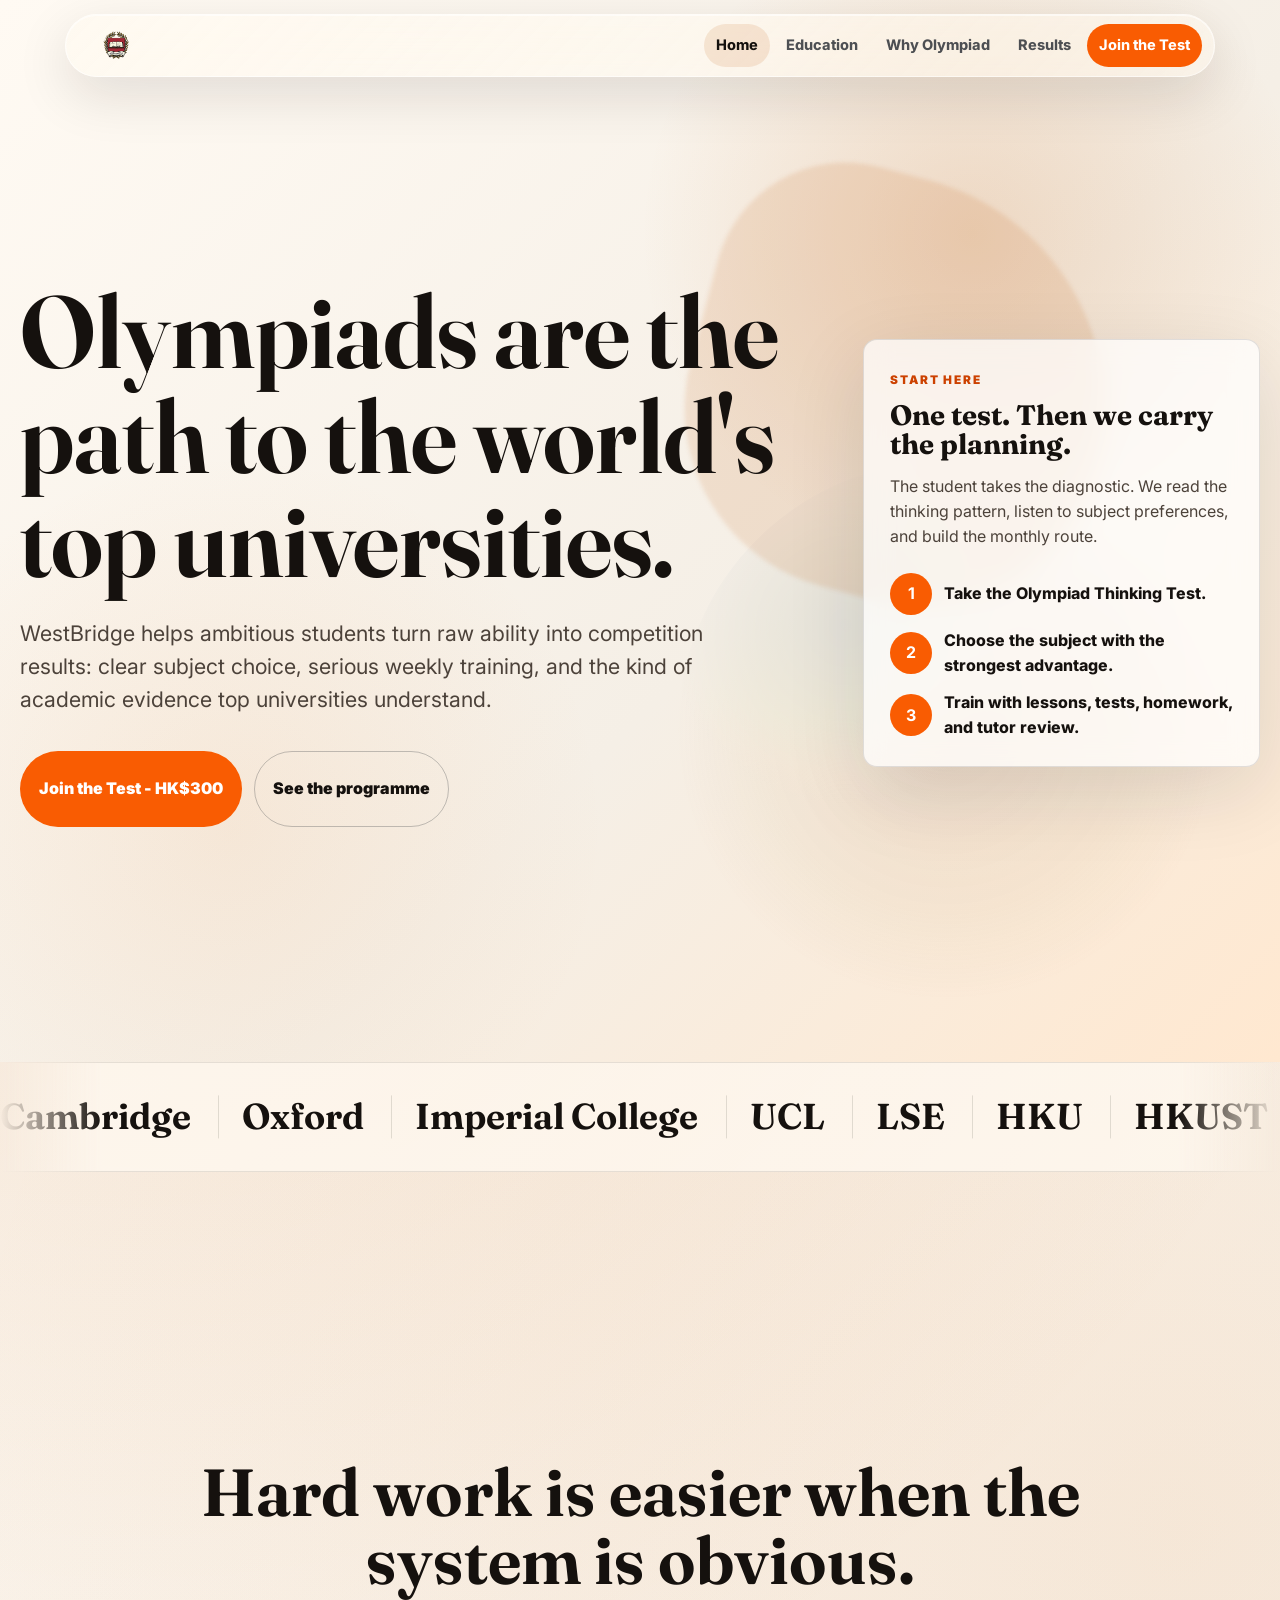
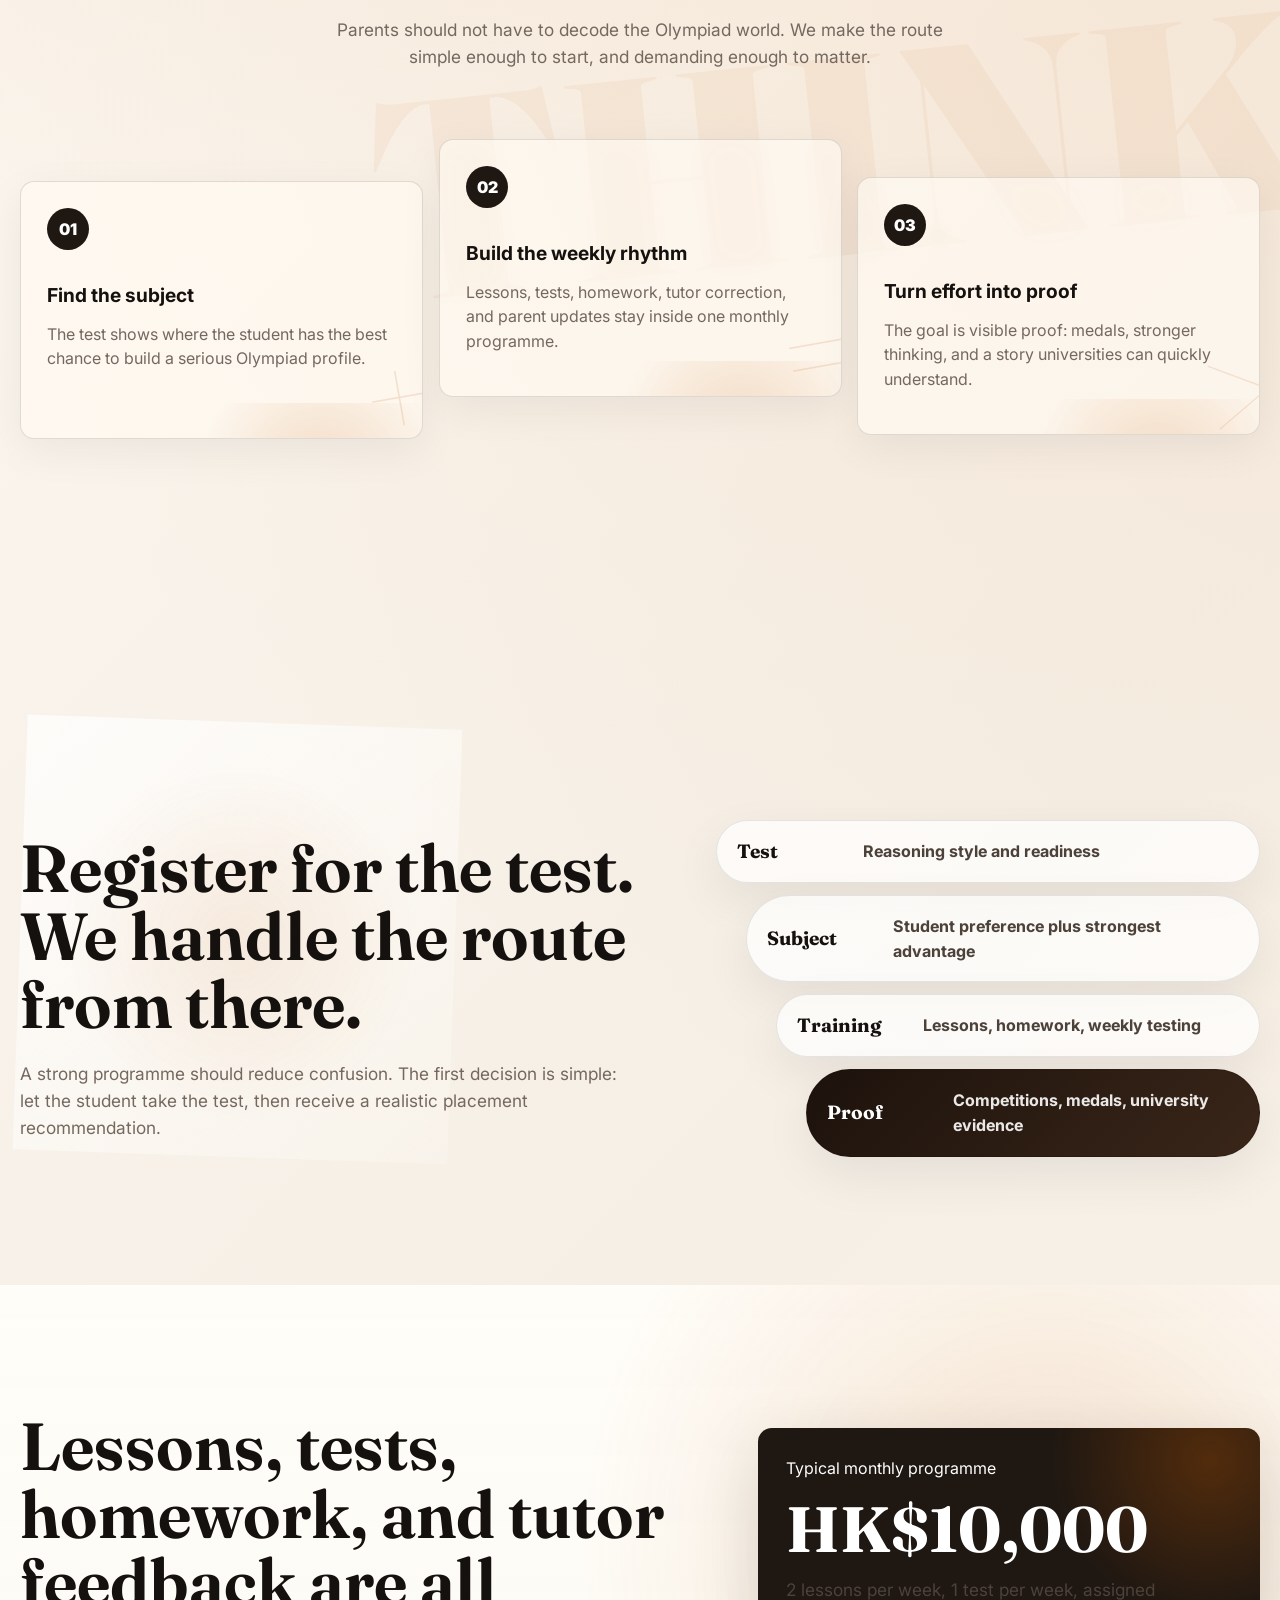
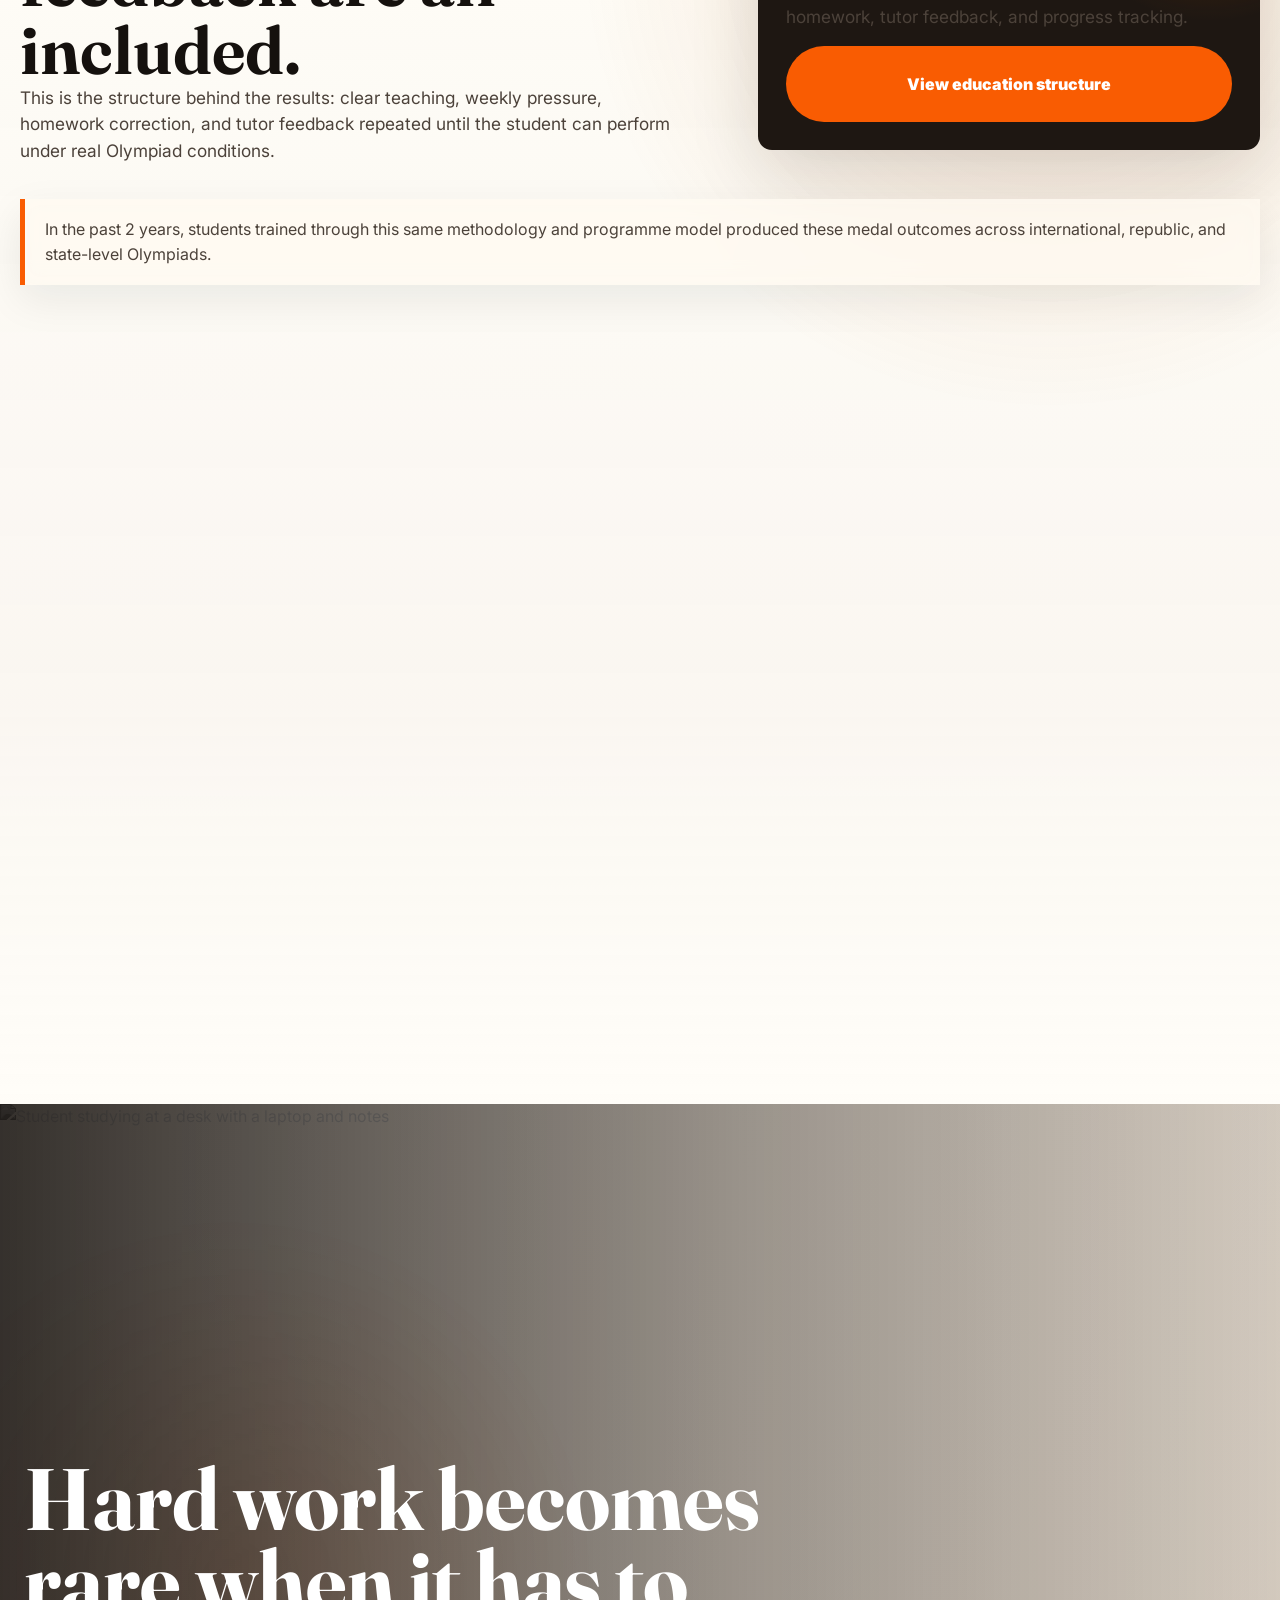
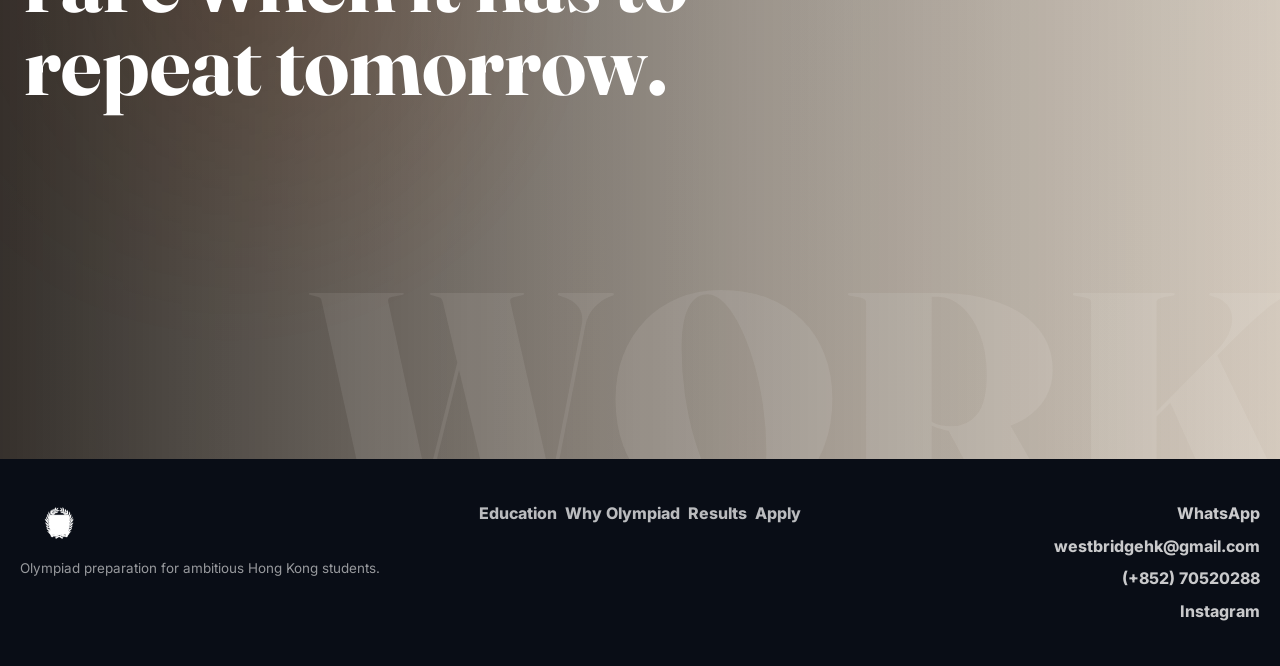
==== index.html @ b3a1dd82 "Clean up ladder illustration" ====
<!doctype html>
<html lang="en">
  <head>
    <meta charset="utf-8">
    <meta name="viewport" content="width=device-width, initial-scale=1">
    <title>WestBridge Olympiad Academy Hong Kong</title>
    <meta name="description" content="WestBridge Olympiad Academy prepares Hong Kong students for mathematics, physics, chemistry, biology, informatics, and geography Olympiads.">
    <link rel="stylesheet" href="styles.css?v=34">
  </head>
  <body>
    <header class="site-header">
      <a class="logo" href="index.html" aria-label="WestBridge Olympiad Academy home">
        <img src="assets/images/logos/logowestbridge.png" onerror="this.onerror=null;this.src='https://www.youngcfoweekend.com/lovable-uploads/69105732-5144-4ab6-b58d-0c80ccc18c07.png';" alt="WestBridge">
        <span>WestBridge</span>
      </a>
      <button class="menu-button" type="button" data-menu aria-label="Open navigation" aria-expanded="false">
        <span></span><span></span>
      </button>
      <nav class="nav" data-nav aria-label="Main navigation">
        <a class="active" href="index.html">Home</a>
        <a href="education.html">Education</a>
        <a href="why-olympiads.html">Why Olympiad</a>
        <a href="results.html">Results</a>
        <a class="cta" href="apply.html">Join the Test</a>
      </nav>
    </header>

    <main>
      <section class="hero home-hero">
        <div class="hero-grid">
          <div class="hero-copy">
            <h1>Olympiads are the path to the world's top universities.</h1>
            <p class="lead">
              WestBridge helps ambitious students turn raw ability into competition results: clear subject choice,
              serious weekly training, and the kind of academic evidence top universities understand.
            </p>
            <div class="hero-actions">
              <a class="button primary" href="apply.html">Join the Test - HK$300</a>
              <a class="button secondary" href="education.html">See the programme</a>
            </div>
          </div>
          <aside class="decision-card" aria-label="What happens after the test">
            <span class="panel-label">Start here</span>
            <h3>One test. Then we carry the planning.</h3>
            <p>The student takes the diagnostic. We read the thinking pattern, listen to subject preferences, and build the monthly route.</p>
            <div class="decision-path">
              <div class="path-node"><b>1</b><span>Take the Olympiad Thinking Test.</span></div>
              <div class="path-node"><b>2</b><span>Choose the subject with the strongest advantage.</span></div>
              <div class="path-node"><b>3</b><span>Train with lessons, tests, homework, and tutor review.</span></div>
            </div>
          </aside>
        </div>
      </section>

      <section class="university-name-strip" aria-label="University destinations">
        <div class="university-name-track">
          <span>Cambridge</span>
          <span>Oxford</span>
          <span>Imperial College</span>
          <span>UCL</span>
          <span>LSE</span>
          <span>HKU</span>
          <span>HKUST</span>
          <span>CUHK</span>
          <span>KAIST</span>
          <span>NTU</span>
          <span>MIT</span>
          <span>Stanford</span>
          <span>Harvard</span>
          <span>Princeton</span>
          <span>Yale</span>
          <span>Columbia</span>
          <span>Caltech</span>
          <span>ETH Zurich</span>
          <span>TUM</span>
          <span>LMU Munich</span>
          <span>Heidelberg</span>
          <span>Bocconi</span>
          <span>Politecnico di Milano</span>
          <span>Sapienza</span>
          <span>Cambridge</span>
          <span>Oxford</span>
          <span>Imperial College</span>
          <span>UCL</span>
          <span>LSE</span>
          <span>HKU</span>
          <span>HKUST</span>
          <span>CUHK</span>
          <span>KAIST</span>
          <span>NTU</span>
          <span>MIT</span>
          <span>Stanford</span>
          <span>Harvard</span>
          <span>Princeton</span>
          <span>Yale</span>
          <span>Columbia</span>
          <span>Caltech</span>
          <span>ETH Zurich</span>
          <span>TUM</span>
          <span>LMU Munich</span>
          <span>Heidelberg</span>
          <span>Bocconi</span>
          <span>Politecnico di Milano</span>
          <span>Sapienza</span>
        </div>
      </section>

      <section class="section promise-section">
        <div class="center-copy">
          <div>
            <h2>Hard work is easier when the system is obvious.</h2>
          </div>
          <p>
            Parents should not have to decode the Olympiad world. We make the route simple enough to start,
            and demanding enough to matter.
          </p>
        </div>
        <div class="cards">
          <article class="card feature-card" data-symbol="+">
            <span class="num">01</span>
            <h3>Find the subject</h3>
            <p>The test shows where the student has the best chance to build a serious Olympiad profile.</p>
          </article>
          <article class="card feature-card" data-symbol="=">
            <span class="num">02</span>
            <h3>Build the weekly rhythm</h3>
            <p>Lessons, tests, homework, tutor correction, and parent updates stay inside one monthly programme.</p>
          </article>
          <article class="card feature-card" data-symbol=">">
            <span class="num">03</span>
            <h3>Turn effort into proof</h3>
            <p>The goal is visible proof: medals, stronger thinking, and a story universities can quickly understand.</p>
          </article>
        </div>
      </section>

      <section class="section band parent-route-section">
        <div class="route-showcase">
          <div>
            <h2>Register for the test. We handle the route from there.</h2>
            <p>
              A strong programme should reduce confusion. The first decision is simple: let the student take the test,
              then receive a realistic placement recommendation.
            </p>
          </div>
          <div class="route-stack" aria-label="WestBridge route">
            <article><b>Test</b><span>Reasoning style and readiness</span></article>
            <article><b>Subject</b><span>Student preference plus strongest advantage</span></article>
            <article><b>Training</b><span>Lessons, homework, weekly testing</span></article>
            <article><b>Proof</b><span>Competitions, medals, university evidence</span></article>
          </div>
        </div>
        <div class="cards">
          <article class="card dark-card feature-card" data-symbol="∑">
            <span class="num">A</span>
            <h3>Subject recommendation</h3>
            <p>We match the student's preferences with the subject where they can build the strongest Olympiad advantage.</p>
          </article>
          <article class="card dark-card feature-card" data-symbol="↗">
            <span class="num">B</span>
            <h3>Level placement</h3>
            <p>The student joins a cohort that creates pressure, growth, and visible progress.</p>
          </article>
          <article class="card dark-card feature-card" data-symbol="⌁">
            <span class="num">C</span>
            <h3>Competition calendar</h3>
            <p>We map the route from current level to Hong Kong, regional, and international opportunities.</p>
          </article>
        </div>
      </section>

      <section class="section photo-wall programme-results">
        <div class="split">
          <div>
            <h2>Lessons, tests, homework, and tutor feedback are all included.</h2>
            <p class="programme-copy">
              This is the structure behind the results: clear teaching, weekly pressure, homework correction, and tutor
              feedback repeated until the student can perform under real Olympiad conditions.
            </p>
          </div>
          <div class="price-panel">
            <span>Typical monthly programme</span>
            <strong>HK$10,000</strong>
            <p class="muted">2 lessons per week, 1 test per week, assigned homework, tutor feedback, and progress tracking.</p>
            <a class="button primary" href="education.html">View education structure</a>
          </div>
        </div>
        <p class="podium-context">
          In the past 2 years, students trained through this same methodology and programme model produced these medal
          outcomes across international, republic, and state-level Olympiads.
        </p>
        <div class="podium-showcase">
          <div class="results-orbit medal-column" aria-label="Medal totals by type">
            <article class="result-channel result-gold">
              <span>Gold</span>
              <strong><b data-count="998">0</b></strong>
              <p>Top-tier performance</p>
            </article>
            <article class="result-channel result-silver">
              <span>Silver</span>
              <strong><b data-count="1055">0</b></strong>
              <p>Precision under pressure</p>
            </article>
            <article class="result-channel result-bronze">
              <span>Bronze</span>
              <strong><b data-count="1279">0</b></strong>
              <p>Depth across cohorts</p>
            </article>
          </div>
          <aside class="method-proof" aria-label="How the medal results are produced">
            <span>Same training loop</span>
            <strong>Teach. Test. Correct. Repeat.</strong>
            <p>Students do not wait for motivation. The system creates weekly evidence, then tutors correct the exact weak points.</p>
            <div class="proof-pills">
              <b>2 lessons / week</b>
              <b>1 test / week</b>
              <b>Tutor review</b>
            </div>
          </aside>
        </div>
      </section>

      <section class="section study-quote-section" aria-label="Hard work quote">
        <div class="study-quote-band">
          <img src="https://images.unsplash.com/photo-1513258496099-48168024aec0?w=1800&q=84&fit=crop" alt="Student studying at a desk with a laptop and notes">
          <div>
            <blockquote>Hard work becomes rare when it has to repeat tomorrow.</blockquote>
          </div>
        </div>
      </section>
    </main>

    <footer class="site-footer">
      <div class="footer-grid">
        <div>
          <img src="assets/images/logos/logowestbridge.png" onerror="this.onerror=null;this.src='https://www.youngcfoweekend.com/lovable-uploads/69105732-5144-4ab6-b58d-0c80ccc18c07.png';" alt="WestBridge">
          <p class="tiny">Olympiad preparation for ambitious Hong Kong students.</p>
        </div>
        <nav aria-label="Footer navigation">
          <a href="education.html">Education</a>
          <a href="why-olympiads.html">Why Olympiad</a>
          <a href="results.html">Results</a>
          <a href="apply.html">Apply</a>
        </nav>
        <div class="footer-contact" aria-label="Contact information">
          <a href="https://wa.me/message/ABMUZYYPNTEVI1">WhatsApp</a>
          <a href="mailto:westbridgehk@gmail.com">westbridgehk@gmail.com</a>
          <a href="tel:+85270520288">(+852) 70520288</a>
          <a href="https://www.instagram.com/westbridge.hk/">Instagram</a>
        </div>
      </div>
    </footer>
    <script src="app.js?v=32"></script>
  </body>
</html>
---- styles.css ----
@import url("https://fonts.googleapis.com/css2?family=Fraunces:opsz,wght@9..144,500;9..144,650;9..144,800&family=Inter:wght@400;500;650;750;850;900&display=swap");

:root {
  --ink: #15110e;
  --ink-soft: #4c423a;
  --muted: #74685f;
  --paper: #f5efe6;
  --paper-2: #fff9f1;
  --white: #ffffff;
  --navy: #1e1712;
  --navy-2: #332116;
  --orange: rgb(249, 92, 2);
  --orange-dark: rgb(204, 65, 0);
  --orange-soft: #f7a24f;
  --gold: #d89a3c;
  --blue: #766257;
  --line: rgba(21, 17, 14, 0.13);
  --shadow: 0 22px 70px rgba(21, 17, 14, 0.14);
  --radius: 14px;
  --max: 1360px;
}

body {
  position: relative;
  margin: 0;
  color: var(--ink);
  background:
    radial-gradient(circle at 12% 10%, rgba(191, 87, 0, 0.13), transparent 25%),
    radial-gradient(circle at 92% 28%, rgba(230, 138, 58, 0.10), transparent 30%),
    linear-gradient(135deg, #fffaf3 0%, #f5efe6 52%, #fff3e4 100%);
  font-family: Inter, ui-sans-serif, system-ui, -apple-system, BlinkMacSystemFont, "Segoe UI", sans-serif;
  line-height: 1.55;
  overflow-x: hidden;
}

body::before {
  display: none;
}

body.nav-open {
  overflow: hidden;
}

a {
  color: inherit;
  text-decoration: none;
}

button,
input,
select,
textarea {
  font: inherit;
}

img {
  display: block;
  max-width: 100%;
}

.site-header {
  position: fixed;
  z-index: 50;
  top: 14px;
  left: 50%;
  width: min(calc(100% - 44px), 1120px);
  display: flex;
  align-items: center;
  justify-content: space-between;
  gap: 16px;
  padding: 9px 12px 9px 16px;
  color: var(--ink);
  background:
    linear-gradient(135deg, rgba(255, 250, 241, 0.66), rgba(255, 250, 241, 0.44));
  border: 1px solid rgba(255, 255, 255, 0.58);
  border-radius: 999px;
  box-shadow:
    inset 0 1px 0 rgba(255, 255, 255, 0.58),
    0 18px 54px rgba(21, 17, 14, 0.12);
  backdrop-filter: blur(24px) saturate(1.25);
  transform: translateX(-50%);
}

.logo {
  display: inline-flex;
  align-items: center;
  gap: 10px;
  min-width: 190px;
  font-weight: 900;
  letter-spacing: 0;
}

.logo img {
  width: 128px;
  height: 38px;
  object-fit: contain;
  object-position: left center;
}

.logo span {
  display: none;
}

.nav {
  display: flex;
  align-items: center;
  justify-content: flex-end;
  gap: 4px;
  font-size: 0.91rem;
  font-weight: 760;
}

.nav a {
  padding: 10px 12px;
  border-radius: 999px;
  color: rgba(16, 21, 31, 0.74);
}

.nav a:hover,
.nav a.active {
  color: var(--ink);
  background: rgba(191, 87, 0, 0.12);
}

.nav .cta {
  color: var(--white);
  background: var(--orange);
  box-shadow: none;
}

.nav .cta:hover,
.nav .cta.active {
  color: var(--white);
  background: var(--orange-dark);
}

.menu-button {
  display: none;
  width: 42px;
  height: 42px;
  padding: 0;
  border: 1px solid var(--line);
  border-radius: 50%;
  background: var(--white);
}

.menu-button span {
  display: block;
  width: 18px;
  height: 2px;
  margin: 4px auto;
  background: var(--ink);
}

.section {
  padding: clamp(72px, 10vw, 132px) max(20px, calc((100% - var(--max)) / 2));
}

.section,
.card,
.loop-step,
.subject-card,
.tutor-card,
.quote,
.stat,
.medal-card,
.results-orbit,
.result-channel,
.file-row,
.file-panel,
.file-list,
.proof-columns,
.stair-step,
.price-panel,
.decision-card,
.method-proof,
.university-proof,
.study-quote-card,
.study-quote-band,
.journey-node,
.university-name-strip {
  opacity: 0;
  --reveal-y: 34px;
  --reveal-scale: 0.985;
  transform: translate3d(0, var(--reveal-y), 0) scale(var(--reveal-scale));
  transition:
    opacity 720ms ease,
    transform 720ms cubic-bezier(0.22, 1, 0.36, 1),
    box-shadow 220ms ease,
    border-color 220ms ease,
    background 220ms ease;
  transition-delay: var(--reveal-delay, 0ms);
  will-change: transform, opacity;
}

.section.is-visible,
.card.is-visible,
.loop-step.is-visible,
.subject-card.is-visible,
.tutor-card.is-visible,
.quote.is-visible,
.stat.is-visible,
.medal-card.is-visible,
.results-orbit.is-visible,
.result-channel.is-visible,
.file-row.is-visible,
.file-panel.is-visible,
.file-list.is-visible,
.proof-columns.is-visible,
.stair-step.is-visible,
.price-panel.is-visible,
.decision-card.is-visible,
.method-proof.is-visible,
.university-proof.is-visible,
.study-quote-card.is-visible,
.study-quote-band.is-visible,
.journey-node.is-visible,
.university-name-strip.is-visible {
  opacity: 1;
  --reveal-y: 0px;
  --reveal-scale: 1;
  transform: translate3d(0, var(--reveal-y), 0) scale(var(--reveal-scale));
}

.section.tight {
  padding-top: clamp(48px, 7vw, 88px);
  padding-bottom: clamp(48px, 7vw, 88px);
}

.hero {
  position: relative;
  min-height: 92svh;
  display: grid;
  align-items: center;
  padding: 130px max(20px, calc((100% - var(--max)) / 2)) 86px;
  overflow: hidden;
  color: var(--white);
  background: var(--navy);
  isolation: isolate;
}

.hero::before,
.hero::after {
  content: "";
  position: absolute;
  inset: 0;
  z-index: -2;
}

.hero::before {
  background-image: var(--hero-image);
  background-size: cover;
  background-position: center;
  transform: scale(1.03);
  filter: sepia(0.42) saturate(0.82) contrast(1.04) brightness(0.86);
}

.hero::after {
  z-index: -1;
  background:
    radial-gradient(circle at 78% 22%, rgba(191, 87, 0, 0.34), transparent 28%),
    linear-gradient(90deg, rgba(30, 23, 18, 0.94), rgba(52, 33, 21, 0.72) 50%, rgba(94, 45, 17, 0.36)),
    linear-gradient(0deg, rgba(30, 23, 18, 0.86), rgba(30, 23, 18, 0.24));
}

.hero-grid {
  display: grid;
  grid-template-columns: minmax(0, 0.95fr) minmax(320px, 0.68fr);
  gap: clamp(36px, 6vw, 76px);
  align-items: center;
}

.home-hero {
  min-height: 94svh;
  color: var(--ink);
  background:
    radial-gradient(circle at 76% 22%, rgba(191, 87, 0, 0.16), transparent 26%),
    radial-gradient(circle at 18% 78%, rgba(230, 138, 58, 0.10), transparent 28%),
    linear-gradient(135deg, #fffaf3 0%, #f5efe6 58%, #ffe8d0 100%);
}

.home-hero::before {
  inset: auto 5vw 7vh auto;
  width: min(42vw, 560px);
  aspect-ratio: 1;
  border-radius: 50%;
  background:
    radial-gradient(circle at 34% 28%, rgba(255, 255, 255, 0.6), transparent 34%),
    radial-gradient(circle, rgba(249, 92, 2, 0.12), rgba(216, 154, 60, 0.08) 48%, transparent 72%);
  transform: rotate(-8deg);
}

.home-hero::after {
  inset: 20vh auto auto 50%;
  width: min(34vw, 420px);
  aspect-ratio: 1;
  border-radius: 36% 64% 50% 50%;
  background: rgba(191, 87, 0, 0.12);
  filter: blur(2px);
  transform: translateX(12%) rotate(15deg);
}

.home-hero .hero-grid {
  grid-template-columns: minmax(0, 1.08fr) minmax(320px, 0.56fr);
}

.home-hero .eyebrow {
  color: var(--orange-dark);
}

.home-hero .lead {
  color: var(--ink-soft);
}

.home-hero .button.secondary {
  color: var(--ink);
  background: transparent;
  border-color: rgba(16, 21, 31, 0.24);
}

.university-name-strip {
  position: relative;
  overflow: hidden;
  padding: 26px 0;
  border-block: 1px solid rgba(21, 17, 14, 0.1);
  background: rgba(255, 250, 241, 0.72);
  mask-image: linear-gradient(90deg, transparent, #000 8%, #000 92%, transparent);
}

.university-name-track {
  display: flex;
  width: max-content;
  align-items: center;
  gap: clamp(26px, 4vw, 52px);
  animation: universityTicker 44s linear infinite;
  will-change: transform;
}

.university-name-strip:hover .university-name-track {
  animation-play-state: paused;
}

.university-name-track span {
  position: relative;
  color: var(--ink);
  font-family: Fraunces, Georgia, "Times New Roman", serif;
  font-size: clamp(1.45rem, 3vw, 2.25rem);
  font-weight: 650;
  white-space: nowrap;
}

.university-name-track span::after {
  content: "";
  position: absolute;
  top: 50%;
  right: calc(clamp(26px, 4vw, 52px) * -0.55);
  width: 1px;
  height: 1.2em;
  background: rgba(21, 17, 14, 0.12);
  transform: translateY(-50%);
}

.eyebrow {
  margin: 0 0 14px;
  color: var(--orange);
  font-size: 0.78rem;
  font-weight: 900;
  letter-spacing: 0.1em;
  text-transform: uppercase;
}

.hero .eyebrow {
  color: #ffb36b;
}

.eyebrow {
  display: none;
}

#structure .eyebrow {
  display: block;
}

@keyframes universityTicker {
  from {
    transform: translate3d(0, 0, 0);
  }

  to {
    transform: translate3d(-50%, 0, 0);
  }
}

h1,
h2,
h3,
p {
  overflow-wrap: normal;
  word-break: normal;
  hyphens: none;
}

h1,
h2,
h3 {
  margin: 0;
  line-height: 1.02;
  letter-spacing: 0;
}

h1,
h2 {
  font-family: Fraunces, Georgia, "Times New Roman", serif;
  font-weight: 650;
}

h1 {
  max-width: 780px;
  font-size: clamp(3.2rem, 8vw, 7.4rem);
}

h2 {
  max-width: 900px;
  font-size: clamp(2.2rem, 5.2vw, 4.7rem);
}

h3 {
  font-size: 1.2rem;
}

.lead {
  max-width: 690px;
  margin: 24px 0 0;
  color: rgba(255, 255, 255, 0.78);
  font-size: clamp(1.08rem, 1.8vw, 1.34rem);
}

.try-quote {
  max-width: 620px;
  margin: 24px 0 0;
  color: rgba(255, 255, 255, 0.9);
  font-family: Fraunces, Georgia, "Times New Roman", serif;
  font-size: clamp(1.35rem, 2.4vw, 2.35rem);
  font-weight: 650;
  line-height: 1.08;
}

.home-hero .try-quote {
  color: var(--ink);
}

.hero-actions,
.actions {
  display: flex;
  flex-wrap: wrap;
  gap: 12px;
  margin-top: 34px;
}

.button {
  display: inline-flex;
  min-height: 48px;
  align-items: center;
  justify-content: center;
  padding: 13px 18px;
  border: 1px solid transparent;
  border-radius: 999px;
  cursor: pointer;
  font-weight: 900;
  text-align: center;
  transition: transform 160ms ease, background 160ms ease, border-color 160ms ease;
}

.button:hover,
.button:focus-visible {
  transform: translateY(-1px);
  outline: none;
}

.button.primary {
  color: var(--white);
  background: var(--orange);
  box-shadow: none;
}

.button.primary:hover {
  background: var(--orange-dark);
}

.button.secondary {
  color: var(--white);
  background: rgba(255, 255, 255, 0.12);
  border-color: rgba(255, 255, 255, 0.22);
}

.button.light {
  color: var(--ink);
  background: var(--white);
}

.button.dark {
  color: var(--white);
  background: var(--navy);
}

.decision-card {
  position: relative;
  padding: 26px;
  border: 1px solid rgba(255, 255, 255, 0.16);
  border-radius: var(--radius);
  background: rgba(255, 255, 255, 0.1);
  box-shadow: var(--shadow);
  backdrop-filter: blur(14px);
}

.home-hero .decision-card {
  color: var(--ink);
  border-color: rgba(16, 21, 31, 0.12);
  background: rgba(255, 255, 255, 0.72);
  box-shadow: 0 24px 80px rgba(16, 21, 31, 0.12);
}

.panel-label {
  display: inline-flex;
  margin-bottom: 12px;
  color: var(--orange-dark);
  font-size: 0.74rem;
  font-weight: 900;
  letter-spacing: 0.16em;
  text-transform: uppercase;
}

.home-hero .decision-card h3 {
  color: var(--ink);
  font-family: Fraunces, Georgia, "Times New Roman", serif;
}

.home-hero .decision-card p {
  color: var(--ink-soft);
}

.home-hero .path-node span {
  color: var(--ink);
}

.decision-card h3 {
  color: var(--white);
  font-family: Fraunces, Georgia, "Times New Roman", serif;
  font-size: 1.75rem;
}

.decision-card p {
  color: rgba(255, 255, 255, 0.72);
}

.decision-path {
  display: grid;
  gap: 13px;
  margin-top: 24px;
}

.path-node {
  display: grid;
  grid-template-columns: 42px 1fr;
  gap: 12px;
  align-items: center;
}

.path-node b {
  display: grid;
  width: 42px;
  height: 42px;
  place-items: center;
  color: var(--white);
  background: var(--orange);
  border-radius: 50%;
}

.path-node span {
  color: rgba(255, 255, 255, 0.86);
  font-weight: 780;
}

.band {
  color: var(--ink);
  background: transparent;
}

.band .eyebrow {
  color: var(--orange);
}

.split {
  display: grid;
  grid-template-columns: minmax(0, 0.95fr) minmax(280px, 0.72fr);
  gap: clamp(30px, 6vw, 78px);
  align-items: end;
}

.split p {
  margin: 0;
  color: var(--muted);
  font-size: 1.08rem;
}

.center-copy {
  display: grid;
  gap: 18px;
  max-width: 940px;
  margin: 0 auto;
  text-align: center;
}

.center-copy h2,
.center-copy p {
  margin-inline: auto;
}

.center-copy p {
  max-width: 690px;
  margin-top: 0;
  color: var(--muted);
  font-size: clamp(1.04rem, 1.35vw, 1.18rem);
}

.why-proof-intro,
.ladder-intro,
.thinking-lead {
  position: relative;
}

.why-proof-intro {
  max-width: 1050px;
  margin: 0 auto;
  padding: clamp(26px, 4vw, 46px);
  overflow: hidden;
  text-align: center;
  border: 1px solid rgba(191, 87, 0, 0.2);
  border-radius: calc(var(--radius) + 8px);
  background:
    radial-gradient(circle at 82% 16%, rgba(191, 87, 0, 0.22), transparent 28%),
    radial-gradient(circle at 18% 84%, rgba(128, 86, 58, 0.12), transparent 30%),
    linear-gradient(135deg, rgba(255, 250, 241, 0.98), rgba(246, 231, 207, 0.86));
  box-shadow: 0 22px 80px rgba(16, 21, 31, 0.09);
}

.why-proof-intro::after {
  content: "";
  position: absolute;
  right: clamp(18px, 5vw, 74px);
  top: 50%;
  width: clamp(120px, 18vw, 260px);
  aspect-ratio: 1;
  border: 1px solid rgba(191, 87, 0, 0.22);
  border-radius: 50%;
  transform: translateY(-50%);
  pointer-events: none;
}

.why-proof-intro h2,
.ladder-intro h2,
.thinking-lead h2 {
  max-width: 980px;
  margin-inline: auto;
}

.why-proof-intro p:last-child,
.ladder-intro p,
.thinking-lead p {
  margin: 0;
  color: var(--ink-soft);
  font-size: clamp(1.02rem, 1.3vw, 1.18rem);
}

.why-proof-intro p:last-child {
  max-width: 780px;
  margin-inline: auto;
}

.band .split p,
.band .muted,
.band .tiny {
  color: var(--muted);
}

.cards {
  display: grid;
  grid-template-columns: repeat(3, minmax(0, 1fr));
  gap: 16px;
  margin-top: 44px;
}

.promise-section {
  position: relative;
  display: grid;
  min-height: 96svh;
  align-content: center;
  overflow: hidden;
}

.promise-section::before {
  content: "THINK";
  position: absolute;
  right: -0.08em;
  top: 52%;
  z-index: -1;
  color: rgba(191, 87, 0, 0.055);
  font-family: Fraunces, Georgia, "Times New Roman", serif;
  font-size: clamp(8rem, 22vw, 23rem);
  font-weight: 900;
  line-height: 0.8;
  transform: translateY(-50%) rotate(-6deg);
}

.promise-section .split,
.promise-section .center-copy {
  display: block;
  max-width: 980px;
  margin: 0 auto;
  text-align: center;
}

.promise-section .split h2,
.promise-section .center-copy h2 {
  margin-inline: auto;
}

.promise-section .split > p,
.promise-section .center-copy > p {
  max-width: 660px;
  margin: 22px auto 0;
}

.promise-section .cards {
  align-items: stretch;
  margin-top: clamp(40px, 6vw, 78px);
}

.promise-section .card.is-visible:nth-child(1) {
  --reveal-y: 34px;
  rotate: -1.2deg;
}

.promise-section .card.is-visible:nth-child(2) {
  --reveal-y: -8px;
  rotate: 0.8deg;
}

.promise-section .card.is-visible:nth-child(3) {
  --reveal-y: 30px;
  rotate: -0.7deg;
}

.parent-route-section {
  position: relative;
  overflow: hidden;
}

.parent-route-section::before {
  content: "";
  position: absolute;
  left: max(20px, calc((100% - var(--max)) / 2));
  bottom: clamp(70px, 10vw, 130px);
  width: clamp(230px, 34vw, 520px);
  aspect-ratio: 1;
  z-index: -1;
  background:
    radial-gradient(circle, rgba(191, 87, 0, 0.09), transparent 58%),
    linear-gradient(135deg, rgba(255, 255, 255, 0.74), rgba(255, 250, 241, 0.28));
  transform: rotate(2deg);
}

.parent-route-section .cards {
  width: min(100%, 920px);
  margin-left: auto;
}

.parent-route-section > .cards {
  display: none;
}

.route-showcase {
  display: grid;
  grid-template-columns: minmax(0, 0.82fr) minmax(320px, 0.72fr);
  gap: clamp(28px, 6vw, 82px);
  align-items: center;
}

.route-showcase > div:first-child p:not(.eyebrow) {
  max-width: 620px;
  margin: 22px 0 0;
  color: var(--muted);
  font-size: clamp(1.04rem, 1.35vw, 1.18rem);
}

.route-stack {
  display: grid;
  gap: 12px;
}

.route-stack article {
  display: grid;
  grid-template-columns: 110px 1fr;
  gap: 16px;
  align-items: center;
  padding: 18px 20px;
  border: 1px solid rgba(16, 21, 31, 0.1);
  border-radius: 999px;
  background: rgba(255, 255, 255, 0.72);
  box-shadow: 0 18px 50px rgba(16, 21, 31, 0.07);
}

.route-stack article:nth-child(2) {
  margin-left: 30px;
}

.route-stack article:nth-child(3) {
  margin-left: 60px;
}

.route-stack article:nth-child(4) {
  margin-left: 90px;
  border-color: rgba(33, 22, 14, 0.3);
  background: linear-gradient(135deg, #1c120c 0%, #3a2619 100%);
}

.route-stack b {
  color: var(--ink);
  font-family: Fraunces, Georgia, "Times New Roman", serif;
  font-size: 1.2rem;
  line-height: 1;
}

.route-stack span {
  color: var(--ink-soft);
  font-weight: 720;
}

.route-stack article:nth-child(4) span {
  color: rgba(255, 255, 255, 0.9);
}

.route-stack article:nth-child(4) b {
  color: var(--white);
}

.card {
  position: relative;
  overflow: hidden;
  padding: 26px;
  border: 1px solid var(--line);
  border-radius: var(--radius);
  background: rgba(255, 250, 241, 0.72);
  backdrop-filter: blur(14px);
  box-shadow: 0 12px 44px rgba(16, 21, 31, 0.06);
}

.card.dark-card {
  color: var(--ink);
  background: rgba(255, 250, 241, 0.72);
  border-color: var(--line);
}

.card .num {
  display: inline-flex;
  width: 42px;
  height: 42px;
  align-items: center;
  justify-content: center;
  margin-bottom: 36px;
  color: var(--white);
  background: var(--navy);
  border-radius: 50%;
  font-weight: 900;
}

.dark-card .num {
  color: var(--white);
  background: var(--orange);
}

.card p,
.muted {
  color: var(--muted);
}

.dark-card p {
  color: var(--muted);
}

.feature-card::before {
  content: attr(data-symbol);
  position: absolute;
  right: -12px;
  bottom: -34px;
  z-index: -1;
  color: rgba(191, 87, 0, 0.14);
  font-family: Fraunces, Georgia, "Times New Roman", serif;
  font-size: clamp(5.8rem, 12vw, 10rem);
  font-weight: 900;
  line-height: 1;
  transform: rotate(-10deg);
  transition: transform 260ms ease, color 260ms ease;
}

.feature-card::after {
  content: "";
  position: absolute;
  inset: auto -20% -45% 30%;
  z-index: -2;
  height: 150px;
  background: radial-gradient(circle, rgba(191, 87, 0, 0.18), transparent 64%);
}

.feature-card:hover {
  border-color: rgba(191, 87, 0, 0.32);
  box-shadow: 0 22px 70px rgba(16, 21, 31, 0.12);
  transform: translateY(-4px);
}

.feature-card:hover::before {
  color: rgba(191, 87, 0, 0.24);
  transform: translate(-8px, -8px) rotate(-6deg) scale(1.12);
}

.stat-strip {
  display: grid;
  grid-template-columns: repeat(4, 1fr);
  gap: 1px;
  overflow: hidden;
  margin-top: 44px;
  border: 1px solid var(--line);
  border-radius: var(--radius);
  background: var(--line);
}

.stat {
  padding: 24px;
  background: var(--paper-2);
}

.stat strong {
  display: block;
  color: var(--orange);
  font-family: Fraunces, Georgia, "Times New Roman", serif;
  font-size: clamp(2rem, 4vw, 3.4rem);
  line-height: 1;
}

.stat span {
  display: block;
  margin-top: 10px;
  color: var(--muted);
  font-size: 0.82rem;
  font-weight: 850;
  text-transform: uppercase;
}

.results-dashboard {
  position: relative;
  overflow: hidden;
  background:
    radial-gradient(circle at 10% 14%, rgba(191, 87, 0, 0.18), transparent 30%),
    radial-gradient(circle at 88% 76%, rgba(128, 86, 58, 0.16), transparent 30%);
}

.results-dashboard::before {
  content: "3376";
  position: absolute;
  right: -0.08em;
  top: 22%;
  z-index: -1;
  color: rgba(16, 21, 31, 0.045);
  font-family: Fraunces, Georgia, "Times New Roman", serif;
  font-size: clamp(9rem, 24vw, 24rem);
  font-weight: 900;
  line-height: 0.8;
}

.results-dashboard .split {
  display: block;
  max-width: 880px;
  margin: 0 auto;
  text-align: center;
}

.results-dashboard .split h2,
.results-dashboard .split p {
  margin-inline: auto;
}

.results-dashboard .stat-strip {
  gap: 14px;
  overflow: visible;
  border: 0;
  background: transparent;
}

.results-dashboard .stat {
  position: relative;
  overflow: hidden;
  border: 1px solid rgba(16, 21, 31, 0.12);
  border-radius: calc(var(--radius) + 8px);
  box-shadow: 0 20px 60px rgba(16, 21, 31, 0.08);
}

.results-dashboard .stat:nth-child(1) {
  background: linear-gradient(155deg, rgba(58, 34, 17, 0.96), rgba(104, 48, 12, 0.9));
}

.results-dashboard .stat:nth-child(2) {
  background: linear-gradient(155deg, rgba(255, 250, 241, 0.98), rgba(255, 226, 197, 0.86));
}

.results-dashboard .stat:nth-child(3) {
  background: linear-gradient(155deg, rgba(236, 247, 255, 0.96), rgba(255, 250, 241, 0.94));
}

.results-dashboard .stat:nth-child(4) {
  background: linear-gradient(155deg, rgba(255, 236, 214, 0.98), rgba(255, 250, 241, 0.92));
}

.results-dashboard .stat:nth-child(1) strong,
.results-dashboard .stat:nth-child(1) span {
  color: var(--white);
}

.results-dashboard .stat::after {
  content: "";
  position: absolute;
  right: -42px;
  bottom: -42px;
  width: 120px;
  aspect-ratio: 1;
  border: 18px solid rgba(191, 87, 0, 0.14);
  border-radius: 50%;
}

.education-path-section {
  overflow: hidden;
  padding-bottom: clamp(132px, 16vw, 210px);
}

.path-heading {
  max-width: 1240px;
  margin: 0 auto;
}

.path-heading h2 {
  max-width: 1180px;
}

.path-link {
  display: inline-flex;
  margin-top: 24px;
  color: var(--gold);
  font-family: Fraunces, Georgia, "Times New Roman", serif;
  font-size: clamp(1.1rem, 1.8vw, 1.45rem);
  font-weight: 650;
}

.journey-map {
  position: relative;
  display: grid;
  --path-gap: clamp(20px, 3vw, 44px);
  grid-template-columns: minmax(130px, 0.7fr) minmax(150px, 0.92fr) minmax(270px, 1.72fr) minmax(150px, 0.92fr) minmax(150px, 0.92fr);
  gap: var(--path-gap);
  align-items: center;
  max-width: 1300px;
  margin: clamp(96px, 11vw, 132px) auto 0;
  padding-bottom: 88px;
}

.journey-map::before {
  display: none;
}

.journey-node {
  position: relative;
  display: grid;
  place-items: center;
  min-height: 154px;
  padding: 22px;
  text-align: center;
  background: rgba(255, 250, 241, 0.84);
  border: 3px solid var(--ink);
  box-shadow: 0 18px 50px rgba(21, 17, 14, 0.06);
}

.journey-node:not(:last-child)::after {
  content: "";
  position: absolute;
  left: calc(100% + 2px);
  top: 50%;
  width: calc(var(--path-gap) - 4px);
  height: 2px;
  background: rgba(21, 17, 14, 0.72);
  transform: translateY(-50%);
  pointer-events: none;
}

.journey-node.circle {
  aspect-ratio: 1;
  border-radius: 50%;
}

.journey-node.pill {
  min-height: 138px;
  border-radius: 999px;
}

.journey-node span {
  position: absolute;
  top: -34px;
  color: var(--gold);
  font-weight: 850;
}

.journey-node h3 {
  max-width: 190px;
  margin: 0;
  font-family: Fraunces, Georgia, "Times New Roman", serif;
  font-size: clamp(1.15rem, 1.6vw, 1.45rem);
  line-height: 1.18;
}

.journey-node p {
  position: absolute;
  top: calc(100% + 14px);
  left: 50%;
  width: min(260px, 150%);
  margin: 0;
  color: var(--ink-soft);
  font-size: 0.9rem;
  line-height: 1.35;
  transform: translateX(-50%);
}

.journey-start {
  position: absolute;
  left: 50%;
  top: -64px;
  z-index: 2;
  display: inline-flex;
  padding: 8px 14px;
  color: var(--white);
  background: var(--orange);
  border-radius: 999px;
  font-size: 0.82rem;
  font-weight: 850;
  letter-spacing: 0.08em;
  text-transform: uppercase;
  transform: translateX(-50%);
}

.structure-arrow {
  position: absolute;
  left: 50%;
  top: calc(100% + 92px);
  display: inline-flex;
  align-items: center;
  gap: 8px;
  padding: 0;
  color: var(--orange-dark);
  background: transparent;
  font-size: 0.8rem;
  font-weight: 850;
  letter-spacing: 0.02em;
  transform: translateX(-50%);
}

.structure-arrow span {
  position: relative;
  top: auto;
  color: inherit;
  padding-bottom: 3px;
  border-bottom: 2px solid rgba(204, 65, 0, 0.36);
}

.structure-arrow::before {
  content: "";
  position: absolute;
  left: 50%;
  bottom: calc(100% + 8px);
  width: 38px;
  height: 50px;
  border-left: 2px solid rgba(21, 17, 14, 0.76);
  border-bottom: 2px solid rgba(21, 17, 14, 0.76);
  border-radius: 0 0 0 42px;
  transform: translateX(-4px) rotate(-10deg);
}

.structure-arrow::after {
  content: "";
  position: absolute;
  left: calc(50% + 20px);
  bottom: calc(100% + 49px);
  width: 10px;
  height: 10px;
  border-right: 2px solid rgba(21, 17, 14, 0.76);
  border-bottom: 2px solid rgba(21, 17, 14, 0.76);
  transform: rotate(42deg);
}

.course-loop {
  display: grid;
  grid-template-columns: repeat(4, minmax(0, 1fr));
  gap: 14px;
  margin-top: 42px;
}

.loop-step {
  position: relative;
  overflow: hidden;
  min-height: 230px;
  padding: 24px;
  border: 1px solid var(--line);
  border-radius: var(--radius);
  background: var(--white);
  box-shadow: 0 12px 40px rgba(16, 21, 31, 0.05);
}

.loop-step::before {
  content: "";
  position: absolute;
  inset: auto -35% -50% 20%;
  height: 170px;
  background: radial-gradient(circle, rgba(191, 87, 0, 0.18), transparent 64%);
}

.loop-step::after {
  content: "";
  position: absolute;
  top: 36px;
  right: -18px;
  width: 34px;
  height: 2px;
  background: var(--orange);
}

.loop-step:last-child::after {
  display: none;
}

.loop-step b {
  color: var(--orange);
  font-family: Fraunces, Georgia, "Times New Roman", serif;
  font-size: 2.4rem;
  line-height: 1;
}

.programme-offer .cards {
  display: grid;
  grid-template-columns: minmax(0, 1fr);
  gap: 0;
  max-width: 1180px;
  margin: 50px auto 0;
  overflow: hidden;
  border: 1px solid rgba(21, 17, 14, 0.12);
  border-radius: 28px;
  background: rgba(255, 250, 241, 0.64);
  box-shadow: 0 24px 70px rgba(21, 17, 14, 0.08);
}

.programme-offer .feature-card {
  display: grid;
  grid-template-columns: 76px minmax(170px, 0.28fr) minmax(0, 1fr);
  gap: clamp(14px, 3vw, 32px);
  align-items: center;
  min-height: auto;
  padding: 22px clamp(22px, 4vw, 38px);
  overflow: hidden;
  color: var(--ink);
  background: transparent;
  border: 0;
  border-radius: 0;
  box-shadow: none;
}

.programme-offer .feature-card + .feature-card {
  border-top: 1px solid rgba(21, 17, 14, 0.1);
}

.programme-offer .feature-card:nth-child(odd) {
  background: rgba(255, 255, 255, 0.34);
}

.programme-offer .feature-card::before,
.programme-offer .feature-card::after {
  display: none;
}

.programme-offer .feature-card .num {
  display: grid;
  width: 46px;
  height: 46px;
  place-items: center;
  margin: 0;
  color: var(--white);
  background: var(--orange);
  border-radius: 50%;
}

.programme-offer .feature-card h3,
.programme-offer .feature-card p {
  margin: 0;
}

.programme-offer .feature-card h3 {
  font-size: clamp(1.08rem, 1.7vw, 1.5rem);
}

.programme-offer .feature-card p {
  max-width: 680px;
  color: var(--ink-soft);
}

.price-panel {
  display: grid;
  gap: 16px;
  padding: 28px;
  color: var(--white);
  background:
    radial-gradient(circle at 90% 10%, rgba(191, 87, 0, 0.32), transparent 30%),
    var(--navy);
  border-radius: var(--radius);
  box-shadow: var(--shadow);
}

.price-panel strong {
  font-family: Fraunces, Georgia, "Times New Roman", serif;
  font-size: clamp(2.5rem, 5vw, 4rem);
  line-height: 1;
}

.tutor-grid {
  display: grid;
  grid-template-columns: repeat(3, minmax(0, 1fr));
  gap: 16px;
  margin-top: 44px;
}

.tutor-card {
  position: relative;
  overflow: hidden;
  border: 1px solid var(--line);
  border-radius: var(--radius);
  background: var(--white);
}

.tutor-avatar {
  width: 100%;
  height: 260px;
  object-fit: cover;
  filter: saturate(0.92) contrast(1.04);
}

.tutor-photo {
  display: grid;
  min-height: 220px;
  place-items: center;
  color: rgba(255, 255, 255, 0.82);
  background:
    linear-gradient(135deg, rgba(54, 31, 16, 0.84), rgba(191, 87, 0, 0.58)),
    url("https://images.unsplash.com/photo-1551836022-d5d88e9218df?w=900&q=80");
  background-position: center;
  background-size: cover;
  font-weight: 900;
}

.tutor-card div:last-child {
  padding: 24px;
}

.tutor-quote {
  margin: 18px 0 0;
  color: var(--ink);
  font-family: Fraunces, Georgia, "Times New Roman", serif;
  font-size: 1.05rem;
  font-style: italic;
  line-height: 1.45;
}

.subject-grid {
  position: relative;
  display: grid;
  grid-template-columns: repeat(3, minmax(0, 1fr));
  gap: 16px;
  margin-top: 44px;
}

.subject-card {
  position: relative;
  min-height: 270px;
  overflow: visible;
  padding: 26px;
  color: var(--ink);
  border: 1px solid rgba(16, 21, 31, 0.14);
  border-radius: var(--radius);
  background: rgba(255, 250, 241, 0.76);
  box-shadow: 0 12px 44px rgba(16, 21, 31, 0.08);
  isolation: isolate;
  cursor: default;
  transition:
    transform 260ms ease,
    box-shadow 260ms ease,
    border-color 260ms ease;
}

.subject-card::before {
  content: "";
  position: absolute;
  inset: 0;
  z-index: -2;
  border-radius: inherit;
  background:
    radial-gradient(circle at 78% 18%, var(--subject-glow), transparent 32%),
    linear-gradient(145deg, rgba(255,255,255,0.86), rgba(255,250,241,0.54));
}

.subject-card::after {
  content: attr(data-symbol);
  position: absolute;
  right: -18px;
  bottom: -34px;
  z-index: -1;
  color: var(--subject-ink);
  font-family: Fraunces, Georgia, "Times New Roman", serif;
  font-size: clamp(5rem, 12vw, 10rem);
  font-weight: 900;
  line-height: 1;
  opacity: 0.2;
  transform: rotate(-8deg);
  transition:
    transform 260ms ease,
    opacity 260ms ease,
    right 260ms ease,
    bottom 260ms ease;
}

.subject-card:hover {
  z-index: 8;
  border-color: color-mix(in srgb, var(--subject-ink), transparent 46%);
  box-shadow: 0 32px 100px rgba(16, 21, 31, 0.22);
  transform: translateY(-10px) scale(1.08);
}

.subject-card:hover::after {
  right: -46px;
  bottom: -58px;
  opacity: 0.36;
  transform: rotate(-4deg) scale(1.38);
}

.subject-card .num {
  display: inline-grid;
  width: 42px;
  height: 42px;
  place-items: center;
  margin-bottom: 70px;
  color: var(--white);
  background: var(--subject-ink);
  border-radius: 50%;
  font-weight: 900;
}

.subject-card p {
  color: var(--ink-soft);
}

.subject-math {
  --subject-glow: rgba(191, 87, 0, 0.27);
  --subject-ink: #bf5700;
}

.subject-physics {
  --subject-glow: rgba(63, 121, 196, 0.25);
  --subject-ink: #3569b1;
}

.subject-chemistry {
  --subject-glow: rgba(18, 148, 126, 0.24);
  --subject-ink: #0f766e;
}

.subject-biology {
  --subject-glow: rgba(71, 157, 74, 0.26);
  --subject-ink: #3d9140;
}

.subject-info {
  --subject-glow: rgba(111, 79, 191, 0.24);
  --subject-ink: #6247aa;
}

.subject-geography {
  --subject-glow: rgba(195, 132, 34, 0.26);
  --subject-ink: #b36b12;
}

.ladder-section {
  position: relative;
  overflow: hidden;
  color: var(--white);
  background:
    radial-gradient(circle at 12% 20%, rgba(191, 87, 0, 0.36), transparent 26%),
    radial-gradient(circle at 92% 84%, rgba(128, 86, 58, 0.26), transparent 28%),
    linear-gradient(135deg, #1e1712 0%, #332116 58%, #2b1a0f 100%);
  isolation: isolate;
}

.ladder-section::before {
  content: "";
  position: absolute;
  inset: 0;
  z-index: -1;
  background:
    radial-gradient(circle at 20% 30%, rgba(249, 92, 2, 0.16), transparent 24%),
    radial-gradient(circle at 82% 74%, rgba(216, 154, 60, 0.12), transparent 24%);
  mask-image: linear-gradient(90deg, rgba(0,0,0,0.85), rgba(0,0,0,0.18));
}

.ladder-section .eyebrow {
  color: #bf5700;
}

.ladder-intro {
  max-width: 920px;
  margin: 0 auto;
  text-align: center;
}

.ladder-intro h2 {
  color: var(--white);
}

.ladder-intro p,
.ladder-section .tiny {
  color: rgba(255, 255, 255, 0.68);
}

.ladder-intro p {
  max-width: 680px;
  margin-inline: auto;
}

.staircase {
  position: relative;
  display: grid;
  grid-template-columns: repeat(6, minmax(128px, 1fr));
  align-items: end;
  gap: 8px;
  min-height: 560px;
  width: min(100%, 1320px);
  margin: 56px auto 0;
  padding: 138px clamp(18px, 3vw, 38px) 42px;
  overflow: hidden;
  border-radius: 34px;
  background:
    radial-gradient(circle at 10% 12%, rgba(249, 92, 2, 0.2), transparent 28%),
    linear-gradient(145deg, rgba(255, 250, 241, 0.13), rgba(255, 255, 255, 0.045));
  border: 1px solid rgba(255, 255, 255, 0.14);
}

.staircase::before {
  content: "";
  position: absolute;
  left: clamp(20px, 3vw, 42px);
  right: clamp(20px, 3vw, 42px);
  bottom: 42px;
  height: 1px;
  background: rgba(255, 255, 255, 0.24);
}

.staircase blockquote {
  position: absolute;
  left: clamp(24px, 5vw, 72px);
  top: 32px;
  max-width: 480px;
  margin: 0;
  color: var(--white);
  font-family: Fraunces, Georgia, "Times New Roman", serif;
  font-size: clamp(1.55rem, 2.7vw, 3rem);
  line-height: 1.02;
}

.stair-step {
  position: relative;
  display: grid;
  align-content: end;
  min-height: var(--step-h);
  padding: 18px 16px 20px;
  color: var(--ink);
  background:
    linear-gradient(180deg, rgba(255, 255, 255, 0.68), transparent 38%),
    rgba(255, 250, 241, 0.95);
  border: 1px solid rgba(21, 17, 14, 0.1);
  border-radius: 20px 20px 6px 6px;
  box-shadow:
    inset 0 -8px 0 rgba(21, 17, 14, 0.05),
    0 24px 58px rgba(0, 0, 0, 0.16);
}

.stair-step:last-of-type {
  color: var(--white);
  background:
    radial-gradient(circle at 50% 10%, rgba(255, 255, 255, 0.24), transparent 34%),
    linear-gradient(180deg, var(--orange), #6c2708);
  border-radius: 20px 20px 6px 6px;
  border-right: 1px solid rgba(255, 255, 255, 0.18);
}

.stair-step span {
  color: var(--orange);
  font-weight: 900;
}

.stair-step:last-of-type span,
.stair-step:last-of-type strong {
  color: var(--white);
}

.stair-step h3 {
  margin: 10px 0 8px;
  font-size: clamp(1rem, 1.25vw, 1.22rem);
  line-height: 1.08;
}

.stair-step p {
  min-height: 58px;
  margin: 0 0 16px;
  color: var(--ink-soft);
  font-size: 0.86rem;
  line-height: 1.32;
}

.stair-step:last-of-type p {
  color: rgba(255, 255, 255, 0.76);
}

.stair-step strong {
  margin-top: 0;
  color: var(--orange);
  font-size: 1.1rem;
}

.stair-1 { --step-h: 190px; }
.stair-2 { --step-h: 225px; }
.stair-3 { --step-h: 260px; }
.stair-4 { --step-h: 300px; }
.stair-5 { --step-h: 340px; }
.stair-6 { --step-h: 385px; }

.stair-figure {
  position: absolute;
  left: clamp(44px, 7vw, 108px);
  bottom: 234px;
  width: 54px;
  height: 88px;
  margin: 0;
  z-index: 3;
  transform: rotate(-8deg);
}

.stair-figure::before {
  content: "";
  position: absolute;
  left: 18px;
  top: 0;
  width: 24px;
  height: 24px;
  background: var(--white);
  border-radius: 50%;
}

.stair-figure span {
  position: absolute;
  left: 27px;
  top: 25px;
  width: 4px;
  height: 42px;
  background: var(--white);
  border-radius: 999px;
  transform: rotate(-12deg);
}

.stair-figure span::before,
.stair-figure span::after {
  content: "";
  position: absolute;
  left: 0;
  width: 4px;
  height: 34px;
  background: var(--white);
  border-radius: 999px;
  transform-origin: top center;
}

.stair-figure span::before {
  top: 16px;
  transform: rotate(54deg);
}

.stair-figure span::after {
  top: 39px;
  transform: rotate(-44deg);
}

.admissions-file {
  display: grid;
  grid-template-columns: minmax(0, 1.06fr) minmax(360px, 0.82fr);
  gap: clamp(28px, 6vw, 70px);
  align-items: stretch;
  margin-top: 44px;
}

.file-panel {
  padding: clamp(28px, 5vw, 46px);
  color: var(--ink);
  background:
    radial-gradient(circle at 82% 18%, rgba(191, 87, 0, 0.16), transparent 28%),
    linear-gradient(135deg, rgba(255, 250, 241, 0.94), rgba(247, 231, 211, 0.86)),
    url("https://images.unsplash.com/photo-1434030216411-0b793f4b4173?w=1400&q=82");
  background-position: center;
  background-size: cover;
  background-blend-mode: normal, normal, luminosity;
  border-radius: var(--radius);
  border: 1px solid rgba(191, 87, 0, 0.16);
  box-shadow: 0 24px 80px rgba(21, 17, 14, 0.12);
}

.file-panel p {
  max-width: 620px;
  color: var(--ink-soft);
}

.file-panel .eyebrow {
  color: var(--orange-dark);
}

.file-list {
  display: grid;
  gap: 0;
  overflow: hidden;
  border: 1px solid var(--line);
  border-radius: var(--radius);
  background: rgba(255, 250, 241, 0.86);
  box-shadow: 0 18px 54px rgba(16, 21, 31, 0.08);
}

.file-row {
  position: relative;
  display: grid;
  grid-template-columns: 118px 1fr;
  gap: 18px;
  align-items: start;
  padding: 22px;
  background:
    linear-gradient(90deg, rgba(191, 87, 0, 0.08), transparent 34%),
    var(--paper-2);
}

.file-row + .file-row {
  border-top: 1px solid rgba(16, 21, 31, 0.13);
}

.file-row:nth-child(even) {
  background:
    linear-gradient(90deg, rgba(128, 86, 58, 0.1), transparent 34%),
    #fff7ea;
}

.file-row strong {
  color: var(--orange-dark);
  font-size: 0.8rem;
  letter-spacing: 0.08em;
  text-transform: uppercase;
}

.file-row p {
  margin: 0;
  color: var(--ink-soft);
}

.file-row em {
  color: var(--ink);
  font-family: Fraunces, Georgia, "Times New Roman", serif;
  font-size: 1.18rem;
  font-style: normal;
  font-weight: 700;
}

.proof-columns {
  display: grid;
  grid-template-columns: repeat(4, minmax(0, 1fr));
  gap: clamp(12px, 1.5vw, 18px);
  margin-top: 46px;
}

.proof-columns .file-row {
  display: block;
  min-height: 340px;
  padding: clamp(24px, 2.8vw, 34px);
  overflow: hidden;
  border: 1px solid rgba(21, 17, 14, 0.12);
  border-radius: 28px;
  background:
    linear-gradient(180deg, rgba(255, 255, 255, 0.56), transparent 48%),
    radial-gradient(circle at 88% 18%, rgba(249, 92, 2, 0.16), transparent 30%),
    linear-gradient(155deg, rgba(255, 250, 241, 0.98), rgba(255, 238, 218, 0.78));
  box-shadow: 0 24px 70px rgba(21, 17, 14, 0.09);
}

.proof-columns .file-row + .file-row {
  border-top: 1px solid rgba(21, 17, 14, 0.12);
}

.proof-columns .file-row::after {
  content: "";
  position: absolute;
  right: -52px;
  bottom: -52px;
  width: 146px;
  aspect-ratio: 1;
  border: 18px solid rgba(249, 92, 2, 0.1);
  border-radius: 50%;
}

.proof-columns .file-row strong {
  display: block;
  max-width: 120px;
  margin-bottom: clamp(38px, 6vw, 74px);
}

.proof-columns .file-row p {
  font-size: 1rem;
  line-height: 1.55;
}

.proof-columns .file-row em {
  display: block;
  margin-bottom: 10px;
  font-size: clamp(1.35rem, 2vw, 1.95rem);
  line-height: 1.08;
}

.quote-grid {
  display: grid;
  grid-template-columns: repeat(3, minmax(0, 1fr));
  gap: 16px;
  margin-top: 44px;
}

.thinking-section {
  display: block;
  background:
    radial-gradient(circle at 10% 20%, rgba(128, 86, 58, 0.16), transparent 28%),
    radial-gradient(circle at 88% 40%, rgba(191, 87, 0, 0.16), transparent 26%);
}

.thinking-lead {
  max-width: 980px;
  margin: 0 auto;
  padding: clamp(24px, 4vw, 42px);
  color: var(--white);
  text-align: center;
  border: 1px solid rgba(255, 255, 255, 0.14);
  border-radius: calc(var(--radius) + 10px);
  background:
    radial-gradient(circle at 12% 18%, rgba(191, 87, 0, 0.3), transparent 30%),
    linear-gradient(135deg, var(--navy), var(--navy-2));
  box-shadow: 0 24px 78px rgba(16, 21, 31, 0.16);
}

.thinking-lead .eyebrow {
  color: #bf5700;
}

.thinking-lead p {
  max-width: 720px;
  margin-inline: auto;
  color: rgba(255, 255, 255, 0.72);
}

.thinking-section .quote-grid {
  grid-template-columns: 1.25fr 0.86fr 0.86fr;
  align-items: stretch;
  margin-top: -18px;
  padding-inline: clamp(16px, 4vw, 54px);
}

.thinking-section .quote:first-child {
  grid-column: auto;
  transform: translateY(44px) rotate(-1.2deg);
  color: var(--white);
  background:
    radial-gradient(circle at 86% 20%, rgba(191, 87, 0, 0.24), transparent 26%),
    linear-gradient(135deg, var(--navy), var(--navy-2));
  border-color: rgba(255, 255, 255, 0.16);
}

.thinking-section .quote:nth-child(2) {
  transform: translateY(4px) rotate(1deg);
}

.thinking-section .quote:nth-child(3) {
  transform: translateY(70px) rotate(-0.6deg);
}

.thinking-section .quote:first-child blockquote {
  color: var(--white);
  font-size: clamp(1.35rem, 2.3vw, 2.25rem);
}

.thinking-section .quote:first-child figcaption {
  color: rgba(255, 255, 255, 0.7);
}

.quote {
  position: relative;
  overflow: hidden;
  padding: 26px;
  border: 1px solid var(--line);
  border-radius: var(--radius);
  background: rgba(255, 250, 241, 0.76);
  box-shadow: 0 14px 48px rgba(16, 21, 31, 0.08);
}

.quote::before {
  content: "“";
  position: absolute;
  right: 16px;
  top: -32px;
  color: rgba(191, 87, 0, 0.14);
  font-family: Fraunces, Georgia, "Times New Roman", serif;
  font-size: 9rem;
  line-height: 1;
}

.story-grid {
  align-items: stretch;
}

.story-rail {
  display: flex;
  grid-template-columns: none;
  gap: 20px;
  overflow-x: auto;
  overflow-y: visible;
  padding: 8px max(20px, calc((100vw - var(--max)) / 2)) 22px 4px;
  scroll-snap-type: x mandatory;
  scrollbar-width: none;
  -ms-overflow-style: none;
}

.story-rail::-webkit-scrollbar {
  display: none;
}

.story-rail .story-quote {
  flex: 0 0 min(390px, 82vw);
  min-height: 360px;
  scroll-snap-align: start;
}

.story-quote {
  padding-top: 30px;
}

.results-stories {
  position: relative;
  overflow: hidden;
}

.results-stories::before {
  content: "";
  position: absolute;
  inset: 7% auto auto -80px;
  width: clamp(180px, 24vw, 340px);
  aspect-ratio: 1;
  z-index: -1;
  background: radial-gradient(circle, rgba(191, 87, 0, 0.18), transparent 66%);
}

.results-stories .split {
  grid-template-columns: minmax(340px, 0.62fr) minmax(0, 0.9fr);
  align-items: center;
}

.results-stories .story-quote {
  border-color: rgba(191, 87, 0, 0.18);
  background:
    radial-gradient(circle at 90% 10%, rgba(191, 87, 0, 0.14), transparent 28%),
    rgba(255, 250, 241, 0.88);
}

.results-stories .story-quote:nth-child(2n) {
  background:
    radial-gradient(circle at 12% 82%, rgba(128, 86, 58, 0.16), transparent 30%),
    rgba(255, 250, 241, 0.9);
}

.results-stories .story-quote:nth-child(3n) {
  color: var(--white);
  background:
    radial-gradient(circle at 88% 16%, rgba(191, 87, 0, 0.28), transparent 28%),
    linear-gradient(135deg, var(--navy), var(--navy-2));
}

.results-stories .story-quote:nth-child(3n) blockquote {
  color: var(--white);
}

.results-stories .story-quote:nth-child(3n) figcaption {
  color: rgba(255, 255, 255, 0.72);
}

.results-stories .story-avatar {
  border-color: rgba(191, 87, 0, 0.42);
}

.story-avatar {
  width: 72px;
  height: 72px;
  margin-bottom: 22px;
  object-fit: cover;
  border: 4px solid rgba(255, 255, 255, 0.88);
  border-radius: 50%;
  box-shadow: 0 12px 30px rgba(16, 21, 31, 0.18);
}

.story-logo {
  position: absolute;
  right: 18px;
  bottom: 16px;
  width: 44px;
  height: 44px;
  object-fit: contain;
  opacity: 0.22;
  filter: saturate(0.9);
}

.quote blockquote {
  margin: 0;
  color: var(--ink);
  font-family: Fraunces, Georgia, "Times New Roman", serif;
  font-size: 1.2rem;
  font-style: italic;
  line-height: 1.45;
}

.quote figcaption {
  margin-top: 22px;
  color: var(--muted);
  font-size: 0.9rem;
  font-weight: 800;
}

.photo-wall {
  position: relative;
  overflow: hidden;
  padding: clamp(72px, 10vw, 132px) max(20px, calc((100% - var(--max)) / 2));
  color: var(--ink);
  background: transparent;
  isolation: isolate;
}

.photo-wall::before,
.photo-wall::after {
  content: "";
  position: absolute;
  inset: 0;
  z-index: -2;
}

.photo-wall .lead,
.photo-wall .split p {
  color: var(--ink-soft);
}

.results-hero {
  min-height: 82svh;
  display: grid;
  align-items: center;
  color: var(--white);
  background:
    radial-gradient(circle at 74% 18%, rgba(249, 92, 2, 0.3), transparent 28%),
    radial-gradient(circle at 18% 74%, rgba(191, 87, 0, 0.22), transparent 30%),
    linear-gradient(135deg, #1a120d 0%, #332116 54%, #5a260d 100%);
}

.results-hero::before {
  z-index: -1;
  background: linear-gradient(90deg, rgba(10, 8, 6, 0.9), rgba(54, 25, 9, 0.7));
}

.results-hero .lead {
  color: rgba(255, 255, 255, 0.78);
}

.results-hero h1,
.results-hero .eyebrow {
  color: var(--white);
}

.photo-wall::before {
  background:
    radial-gradient(circle at 12% 12%, rgba(191, 87, 0, 0.16), transparent 28%),
    linear-gradient(135deg, rgba(255, 253, 248, 0.98), rgba(250, 247, 242, 0.92));
  background-size: auto;
  background-position: center;
}

.photo-wall::after {
  display: none;
}

.photo-wall.results-hero::before {
  z-index: 0;
  background:
    radial-gradient(circle at 74% 18%, rgba(249, 92, 2, 0.34), transparent 28%),
    radial-gradient(circle at 18% 74%, rgba(191, 87, 0, 0.28), transparent 30%),
    linear-gradient(135deg, rgba(12, 9, 6, 0.96) 0%, rgba(43, 25, 15, 0.94) 54%, rgba(90, 38, 13, 0.92) 100%);
  pointer-events: none;
}

.photo-wall.results-hero .hero-grid {
  position: relative;
  z-index: 1;
}

.programme-results::before {
  background:
    radial-gradient(circle at 82% 18%, rgba(191, 87, 0, 0.16), transparent 30%),
    linear-gradient(180deg, rgba(255, 253, 248, 0.98) 0%, rgba(250, 247, 242, 0.92) 72%, rgba(255, 253, 248, 1) 100%);
  background-size: auto;
  background-position: center;
}

.programme-results {
  padding-bottom: clamp(54px, 7vw, 96px);
}

.programme-results .split {
  align-items: center;
}

.programme-copy {
  max-width: 760px;
  margin: 22px 0 0;
  color: var(--ink-soft);
  font-size: clamp(1.04rem, 1.25vw, 1.18rem);
}

.programme-results .podium-context {
  max-width: none;
  margin-top: 34px;
}

.programme-results .podium-chart,
.programme-results .results-orbit {
  margin-top: 0;
  margin-bottom: 0;
}

.podium-showcase {
  display: grid;
  grid-template-columns: minmax(0, 1fr) minmax(280px, 0.38fr);
  gap: clamp(16px, 3vw, 30px);
  align-items: stretch;
  margin-top: 34px;
}

.results-orbit {
  position: relative;
  display: grid;
  min-height: clamp(390px, 36vw, 560px);
  place-items: center;
  overflow: hidden;
  padding: clamp(28px, 5vw, 60px);
  color: var(--white);
  border: 1px solid rgba(255, 255, 255, 0.14);
  border-radius: calc(var(--radius) + 18px);
  background:
    radial-gradient(circle at 50% 52%, rgba(249, 92, 2, 0.26), transparent 24%),
    radial-gradient(circle at 12% 10%, rgba(255, 255, 255, 0.16), transparent 25%),
    linear-gradient(135deg, #150f0b 0%, #2d1b10 54%, #0f0b08 100%);
  box-shadow: 0 28px 90px rgba(21, 17, 14, 0.2);
}

.results-orbit::before,
.results-orbit::after {
  content: "";
  position: absolute;
  inset: 12%;
  border: 1px solid rgba(249, 92, 2, 0.34);
  border-radius: 50%;
  transform: rotate(-10deg) scaleX(1.28);
}

.results-orbit::after {
  inset: 22%;
  border-color: rgba(255, 255, 255, 0.14);
  transform: rotate(16deg) scaleX(1.35);
}

.results-core {
  position: relative;
  z-index: 2;
  display: grid;
  width: clamp(220px, 24vw, 310px);
  aspect-ratio: 1;
  place-items: center;
  padding: 28px;
  color: var(--white);
  text-align: center;
  border: 1px solid rgba(255, 255, 255, 0.18);
  border-radius: 50%;
  background:
    radial-gradient(circle at 34% 22%, rgba(255, 255, 255, 0.22), transparent 18%),
    conic-gradient(from 220deg, rgba(249, 92, 2, 0.92), rgba(216, 154, 60, 0.28), rgba(255, 255, 255, 0.12), rgba(249, 92, 2, 0.92)),
    linear-gradient(135deg, rgba(255, 255, 255, 0.08), rgba(249, 92, 2, 0.1));
  box-shadow:
    inset 0 0 0 18px rgba(15, 11, 8, 0.9),
    0 24px 90px rgba(0, 0, 0, 0.34);
}

.results-core span,
.result-channel span {
  color: rgba(255, 255, 255, 0.72);
  font-size: 0.78rem;
  font-weight: 900;
  letter-spacing: 0.12em;
  text-transform: uppercase;
}

.results-core strong {
  display: block;
  color: var(--white);
  font-family: Fraunces, Georgia, "Times New Roman", serif;
  font-size: clamp(3.2rem, 7vw, 6.2rem);
  line-height: 0.9;
}

.results-core em {
  max-width: 180px;
  color: rgba(255, 255, 255, 0.74);
  font-style: normal;
  font-weight: 760;
  line-height: 1.25;
}

.result-channel {
  position: absolute;
  z-index: 3;
  width: min(220px, 28%);
  padding: 18px;
  color: var(--white);
  border: 1px solid rgba(255, 255, 255, 0.14);
  border-radius: 18px;
  background: rgba(255, 255, 255, 0.08);
  box-shadow: 0 18px 52px rgba(0, 0, 0, 0.22);
  backdrop-filter: blur(16px);
}

.result-channel::before {
  content: "";
  position: absolute;
  inset: 0 auto auto 0;
  width: 100%;
  height: 5px;
  border-radius: inherit;
  background: var(--channel);
  opacity: 0.9;
}

.result-channel strong {
  display: block;
  margin-top: 8px;
  font-family: Fraunces, Georgia, "Times New Roman", serif;
  font-size: clamp(2rem, 3.8vw, 3.7rem);
  line-height: 0.95;
}

.result-channel p {
  margin: 10px 0 0;
  color: rgba(255, 255, 255, 0.68);
  font-size: 0.9rem;
  font-weight: 720;
}

.result-silver {
  --channel: #9ca7b6;
  left: clamp(18px, 4vw, 64px);
  top: 16%;
}

.result-gold {
  --channel: #d89a3c;
  right: clamp(18px, 4vw, 64px);
  top: 24%;
}

.result-bronze {
  --channel: #b96b2d;
  left: 50%;
  bottom: clamp(24px, 5vw, 68px);
  transform: translateX(-50%);
}

.medal-grid {
  display: grid;
  grid-template-columns: repeat(2, minmax(0, 1fr));
  gap: 14px;
  margin-top: 44px;
}

.medal-card {
  color: var(--ink);
  padding: 24px;
  border: 1px solid var(--line);
  border-radius: var(--radius);
  background: rgba(255, 250, 241, 0.76);
  backdrop-filter: blur(10px);
}

.medal-card span {
  display: block;
  color: var(--muted);
  font-weight: 850;
  text-transform: uppercase;
}

.medal-card strong {
  display: block;
  margin-top: 12px;
  color: var(--orange);
  font-family: Fraunces, Georgia, "Times New Roman", serif;
  font-size: clamp(2rem, 4vw, 3.2rem);
  line-height: 1;
}

.podium-chart {
  position: relative;
  display: grid;
  grid-template-columns: minmax(0, 0.9fr) minmax(0, 1.08fr) minmax(0, 0.9fr);
  gap: clamp(10px, 2.2vw, 26px);
  align-items: stretch;
  margin-top: 54px;
  min-height: auto;
  padding: clamp(18px, 3vw, 30px) clamp(12px, 2.4vw, 26px) clamp(16px, 2.4vw, 24px);
  overflow: hidden;
  border: 1px solid rgba(16, 21, 31, 0.12);
  border-radius: var(--radius);
  background:
    radial-gradient(circle at 50% 18%, rgba(191, 87, 0, 0.18), transparent 32%),
    linear-gradient(180deg, rgba(255, 250, 241, 0.84), rgba(255, 250, 241, 0.56));
  box-shadow: 0 24px 90px rgba(16, 21, 31, 0.12);
  backdrop-filter: blur(12px);
}

.podium-context {
  max-width: 880px;
  margin: 24px 0 0;
  padding: 18px 20px;
  color: var(--ink-soft);
  border-left: 5px solid var(--orange);
  background: rgba(255, 250, 241, 0.78);
  box-shadow: 0 14px 42px rgba(16, 21, 31, 0.08);
  backdrop-filter: blur(10px);
}

.podium-chart::before {
  content: "";
  position: absolute;
  inset: 14% 8%;
  border: 1px solid rgba(16, 21, 31, 0.08);
  border-radius: 50%;
  pointer-events: none;
}

.podium-column {
  position: relative;
  z-index: 1;
  display: grid;
  align-content: center;
  gap: 18px;
  height: 100%;
  min-height: clamp(210px, 22vw, 300px);
  padding: clamp(20px, 3vw, 34px);
  border: 1px solid rgba(21, 17, 14, 0.1);
  border-radius: calc(var(--radius) + 14px);
  background:
    radial-gradient(circle at 50% 10%, rgba(255, 255, 255, 0.7), transparent 38%),
    linear-gradient(180deg, rgba(255, 250, 241, 0.86), rgba(255, 255, 255, 0.52));
  box-shadow: 0 18px 55px rgba(21, 17, 14, 0.08);
}

.podium-value {
  color: var(--ink);
  text-align: center;
  font-family: Fraunces, Georgia, "Times New Roman", serif;
  font-size: clamp(1.75rem, 3.6vw, 3.45rem);
  font-weight: 800;
  line-height: 1;
  text-shadow: 0 12px 34px rgba(16, 21, 31, 0.16);
}

.podium-value b {
  font-weight: inherit;
}

.podium-block {
  position: relative;
  display: grid;
  gap: 8px;
  place-items: center;
  overflow: hidden;
  min-height: auto;
  padding: 0;
  color: var(--podium-text);
  border: 0;
  border-radius: 0;
  background: none;
  box-shadow: none;
  transform: translateY(14px);
  opacity: 0;
  transition:
    opacity 900ms ease,
    transform 900ms cubic-bezier(0.18, 1, 0.22, 1);
}

.podium-block::before {
  display: none;
}

.podium-chart.is-visible .podium-block,
.photo-wall.is-visible .podium-block {
  opacity: 1;
  transform: translateY(0);
}

.podium-block strong {
  position: relative;
  z-index: 1;
}

.podium-block strong {
  margin-top: 0;
  font-size: clamp(1rem, 1.9vw, 1.55rem);
  text-transform: uppercase;
  letter-spacing: 0.1em;
}

.podium-medals {
  font-size: clamp(2.4rem, 5vw, 4.25rem);
  line-height: 1;
  letter-spacing: -0.12em;
  filter: drop-shadow(0 14px 18px var(--podium-shadow));
}

.podium-silver {
  --podium-height: clamp(118px, 15vw, 210px);
  --podium-top: #f8fbff;
  --podium-bottom: #aeb8c6;
  --podium-shadow: rgba(98, 110, 128, 0.3);
  --podium-text: #2f3948;
}

.podium-gold {
  --podium-height: clamp(160px, 20vw, 270px);
  --podium-top: #ffe9a8;
  --podium-bottom: #d9a11d;
  --podium-shadow: rgba(217, 161, 29, 0.34);
  --podium-text: #3a2600;
}

.podium-bronze {
  --podium-height: clamp(92px, 12vw, 170px);
  --podium-top: #ffd0a8;
  --podium-bottom: #b96b2d;
  --podium-shadow: rgba(185, 107, 45, 0.32);
  --podium-text: #3d1f0b;
}

.study-quote-section {
  padding: 0;
}

.study-quote-band {
  position: relative;
  display: grid;
  min-height: clamp(560px, 72svh, 820px);
  align-items: center;
  padding: clamp(90px, 12vw, 170px) max(24px, calc((100% - var(--max)) / 2));
  overflow: hidden;
  color: var(--white);
  isolation: isolate;
}

.study-quote-band::before {
  content: "";
  position: absolute;
  inset: 0;
  z-index: -1;
  background:
    linear-gradient(90deg, rgba(21, 17, 14, 0.86), rgba(21, 17, 14, 0.42) 58%, rgba(21, 17, 14, 0.18)),
    radial-gradient(circle at 18% 50%, rgba(249, 92, 2, 0.22), transparent 32%);
}

.study-quote-band::after {
  content: "WORK";
  position: absolute;
  right: -0.05em;
  bottom: -0.2em;
  z-index: -1;
  color: rgba(255, 255, 255, 0.08);
  font-family: Fraunces, Georgia, "Times New Roman", serif;
  font-size: clamp(8rem, 24vw, 24rem);
  font-weight: 900;
  line-height: 0.8;
  pointer-events: none;
}

.study-quote-band img {
  position: absolute;
  inset: 0;
  z-index: -2;
  width: 100%;
  height: 100%;
  object-fit: cover;
  object-position: center;
  filter: grayscale(1) contrast(1.08) brightness(0.8);
}

.study-quote-band > div {
  max-width: 760px;
}

.study-quote-band .eyebrow {
  color: rgba(255, 255, 255, 0.78);
}

.study-quote-band blockquote {
  margin: 0;
  color: var(--white);
  font-family: Fraunces, Georgia, "Times New Roman", serif;
  font-size: clamp(3rem, 6.8vw, 7.2rem);
  font-weight: 700;
  line-height: 0.95;
}

.method-proof {
  position: relative;
  display: grid;
  align-content: center;
  gap: 16px;
  overflow: hidden;
  min-height: clamp(260px, 30vw, 380px);
  padding: clamp(24px, 4vw, 38px);
  color: var(--ink);
  border: 1px solid rgba(16, 21, 31, 0.1);
  border-radius: var(--radius);
  background:
    radial-gradient(circle at 86% 18%, rgba(191, 87, 0, 0.22), transparent 30%),
    linear-gradient(135deg, rgba(255, 255, 255, 0.88), rgba(255, 250, 241, 0.78));
  box-shadow: 0 24px 90px rgba(16, 21, 31, 0.1);
}

.method-proof::after {
  content: "";
  position: absolute;
  right: -54px;
  bottom: -54px;
  width: 150px;
  aspect-ratio: 1;
  border: 22px solid rgba(191, 87, 0, 0.18);
  border-radius: 50%;
}

.method-proof span {
  color: var(--orange-dark);
  font-size: 0.78rem;
  font-weight: 900;
  letter-spacing: 0.1em;
  text-transform: uppercase;
}

.method-proof strong {
  max-width: 360px;
  font-family: Fraunces, Georgia, "Times New Roman", serif;
  font-size: clamp(2rem, 3.5vw, 3.45rem);
  line-height: 0.98;
}

.method-proof p {
  max-width: 380px;
  margin: 0;
  color: var(--ink-soft);
}

.proof-pills {
  display: flex;
  flex-wrap: wrap;
  gap: 8px;
}

.proof-pills b {
  padding: 9px 11px;
  color: var(--ink);
  background: rgba(255, 255, 255, 0.64);
  border: 1px solid rgba(16, 21, 31, 0.1);
  border-radius: 999px;
  font-size: 0.82rem;
}

.universities {
  display: grid;
  grid-template-columns: repeat(5, minmax(0, 1fr));
  gap: 10px;
  margin-top: 40px;
}

.uni {
  padding: 18px;
  border: 1px solid var(--line);
  border-radius: var(--radius);
  background: var(--white);
  text-align: center;
  font-family: Fraunces, Georgia, "Times New Roman", serif;
  font-size: 1.2rem;
  font-weight: 700;
}

.university-logo-field {
  position: relative;
  display: grid;
  grid-template-columns: repeat(4, minmax(0, 1fr));
  gap: 14px;
  margin-top: 42px;
  padding: clamp(22px, 4vw, 40px);
  overflow: hidden;
  border: 1px solid var(--line);
  border-radius: var(--radius);
  background:
    radial-gradient(circle at 16% 18%, rgba(191, 87, 0, 0.14), transparent 28%),
    linear-gradient(135deg, rgba(255, 250, 241, 0.84), rgba(255, 250, 241, 0.54));
  backdrop-filter: blur(12px);
}

.university-proof {
  position: relative;
  overflow: hidden;
  min-height: 430px;
  display: grid;
  align-items: center;
  border: 1px solid var(--line);
  border-radius: var(--radius);
  background:
    radial-gradient(circle at 16% 18%, rgba(191, 87, 0, 0.16), transparent 30%),
    linear-gradient(135deg, rgba(255, 250, 241, 0.9), rgba(255, 250, 241, 0.64));
  box-shadow: 0 18px 70px rgba(16, 21, 31, 0.08);
}

.university-proof .background-logos {
  position: absolute;
  inset: 0;
  z-index: 0;
  margin: 0;
  border: 0;
  border-radius: 0;
  background: transparent;
  backdrop-filter: none;
}

.university-proof .background-logos::before {
  display: none;
}

.university-proof .background-logos img {
  height: 112px;
  padding: 22px;
  opacity: 0.14;
  background: rgba(255, 255, 255, 0.36);
  transform: rotate(var(--logo-tilt, -3deg));
}

.university-proof .background-logos img:nth-child(2n) {
  --logo-tilt: 3deg;
}

.university-proof .background-logos img:hover {
  opacity: 0.22;
  transform: translateY(-3px) rotate(var(--logo-tilt, -3deg));
}

.university-copy {
  position: relative;
  z-index: 1;
  padding: clamp(28px, 6vw, 62px);
  align-items: center;
}

.university-copy p {
  color: var(--ink-soft);
  font-weight: 680;
}

.university-section {
  padding-top: clamp(44px, 7vw, 88px);
}

.why-university-start {
  padding-top: clamp(128px, 14vw, 190px);
  padding-right: max(14px, 1.5vw);
  padding-left: max(14px, 1.5vw);
}

.why-university-start .university-proof {
  min-height: clamp(520px, 68vh, 760px);
  border-radius: 28px;
}

.university-section .university-copy {
  display: block;
  max-width: 900px;
  margin: 0 auto;
  text-align: center;
}

.university-section .university-copy h2,
.university-section .university-copy h1,
.university-section .university-copy p {
  margin-inline: auto;
}

.university-section .university-copy h1 {
  max-width: 900px;
  color: var(--ink);
  font-size: clamp(3rem, 7vw, 6.8rem);
}

.university-section .actions {
  justify-content: center;
}

.button.secondary.warm {
  color: var(--ink);
  background: rgba(255, 250, 241, 0.72);
  border-color: rgba(21, 17, 14, 0.14);
}

.proof-burst {
  position: relative;
  overflow: hidden;
  color: var(--white);
  background:
    radial-gradient(circle at 12% 24%, rgba(191, 87, 0, 0.34), transparent 28%),
    linear-gradient(135deg, var(--navy), #1a120e 66%, #2a170d);
}

.proof-burst .split {
  display: block;
  max-width: 860px;
  margin: 0 auto;
  text-align: center;
}

.proof-burst h2 {
  color: var(--white);
  margin-inline: auto;
}

.proof-burst .split p {
  max-width: 680px;
  margin: 22px auto 0;
  color: rgba(255, 255, 255, 0.72);
}

.proof-burst .actions {
  justify-content: center;
}

.ladder-actions {
  margin-top: 28px;
}

.university-logo-field::before {
  content: "";
  position: absolute;
  inset: 16px;
  border: 1px solid rgba(16, 21, 31, 0.08);
  border-radius: 999px;
  pointer-events: none;
}

.university-logo-field img {
  position: relative;
  z-index: 1;
  width: 100%;
  height: 78px;
  padding: 18px;
  object-fit: contain;
  opacity: 0.46;
  border: 1px solid rgba(16, 21, 31, 0.08);
  border-radius: 18px;
  background: rgba(255, 255, 255, 0.44);
  filter: saturate(0.85) contrast(1.04);
  transition: opacity 180ms ease, transform 180ms ease, background 180ms ease;
}

.university-logo-field img:hover {
  opacity: 0.82;
  background: rgba(255, 255, 255, 0.72);
  transform: translateY(-3px);
}

.university-logo-field.compact {
  grid-template-columns: repeat(5, minmax(0, 1fr));
}

.university-stage {
  position: relative;
  display: grid;
  grid-template-columns: 48px minmax(0, 1fr) 48px;
  gap: 14px;
  align-items: center;
  margin-top: 42px;
}

.orbit-window {
  position: relative;
  height: 320px;
  overflow: hidden;
  perspective: 1100px;
  border-radius: var(--radius);
  background:
    radial-gradient(circle at 50% 45%, rgba(191, 87, 0, 0.12), transparent 34%),
    linear-gradient(180deg, rgba(255, 250, 241, 0.98), rgba(255, 250, 241, 0.62));
  border: 1px solid var(--line);
}

.orbit-window::before {
  content: "";
  position: absolute;
  inset: 54px 18%;
  border: 1px solid rgba(16, 21, 31, 0.12);
  border-radius: 50%;
}

.orbit-ring {
  position: absolute;
  inset: 0;
  transform-style: preserve-3d;
  transform: translateZ(-340px) rotateY(calc(var(--orbit-offset, 0) * 45deg));
  transition: transform 600ms ease;
}

.orbit-card {
  position: absolute;
  top: 50%;
  left: 50%;
  display: grid;
  width: min(230px, 54vw);
  min-height: 118px;
  place-items: center;
  padding: 20px;
  color: var(--ink);
  text-align: center;
  background: var(--white);
  border: 1px solid rgba(16, 21, 31, 0.12);
  border-radius: var(--radius);
  box-shadow: 0 16px 46px rgba(16, 21, 31, 0.12);
  transform:
    translate(-50%, -50%)
    rotateY(calc(var(--i) * 45deg))
    translateZ(340px);
  backface-visibility: hidden;
}

.orbit-card img {
  width: 46px;
  height: 46px;
  object-fit: contain;
  margin-bottom: 8px;
  filter: saturate(0.96) contrast(1.04);
}

.orbit-card strong {
  font-family: Fraunces, Georgia, "Times New Roman", serif;
  font-size: clamp(1.6rem, 4vw, 2.55rem);
  line-height: 1;
}

.orbit-card span {
  color: var(--muted);
  font-size: 0.8rem;
  font-weight: 820;
}

.orbit-control {
  display: grid;
  width: 48px;
  height: 48px;
  place-items: center;
  color: var(--white);
  background: var(--orange);
  border: 0;
  border-radius: 50%;
  box-shadow: none;
  cursor: pointer;
  font-size: 2rem;
  line-height: 1;
}

.orbit-control:hover,
.orbit-control:focus-visible {
  background: var(--orange-dark);
  outline: none;
}

.form-shell {
  display: grid;
  grid-template-columns: minmax(0, 0.78fr) minmax(320px, 0.72fr);
  gap: clamp(30px, 7vw, 84px);
  align-items: start;
}

.lead-form {
  display: grid;
  gap: 15px;
  padding: 28px;
  border: 1px solid var(--line);
  border-radius: var(--radius);
  background: var(--white);
  box-shadow: var(--shadow);
}

.lead-form label {
  display: grid;
  gap: 7px;
  color: var(--ink);
  font-size: 0.86rem;
  font-weight: 850;
}

.lead-form input,
.lead-form select,
.lead-form textarea {
  width: 100%;
  min-height: 48px;
  padding: 12px 13px;
  color: var(--ink);
  background: #fbf7ef;
  border: 1px solid var(--line);
  border-radius: 10px;
  outline: none;
}

.lead-form textarea {
  resize: vertical;
}

.lead-form input:focus,
.lead-form select:focus,
.lead-form textarea:focus {
  background: var(--white);
  border-color: var(--orange);
  box-shadow: 0 0 0 4px rgba(191, 87, 0, 0.14);
}

.lead-form .button {
  width: 100%;
}

.form-status {
  min-height: 22px;
  margin: 0;
  color: var(--orange-dark);
  font-weight: 850;
}

.site-footer {
  padding: 42px max(20px, calc((100% - var(--max)) / 2));
  color: var(--white);
  background: #090d16;
}

.footer-grid {
  display: flex;
  align-items: flex-start;
  justify-content: space-between;
  gap: 30px;
}

.footer-grid img {
  width: 150px;
  height: 44px;
  object-fit: contain;
  object-position: left center;
  filter: brightness(0) invert(1);
}

.footer-grid nav {
  display: flex;
  flex-wrap: wrap;
  justify-content: flex-end;
  gap: 8px;
}

.footer-grid a {
  color: rgba(255, 255, 255, 0.72);
  font-weight: 780;
}

.tiny {
  color: rgba(255, 255, 255, 0.58);
  font-size: 0.84rem;
}

@media (max-width: 960px) {
  .menu-button {
    display: block;
  }

  .nav {
    position: fixed;
    top: 76px;
    right: 14px;
    left: 14px;
    display: grid;
    padding: 14px;
    background: var(--paper-2);
    border: 1px solid var(--line);
    border-radius: 24px;
    box-shadow: var(--shadow);
    opacity: 0;
    pointer-events: none;
    transform: translateY(-10px);
    transition: opacity 160ms ease, transform 160ms ease;
  }

  body.nav-open .nav {
    opacity: 1;
    pointer-events: auto;
    transform: translateY(0);
  }

  .hero-grid,
  .split,
  .route-showcase,
  .form-shell,
  .admissions-file,
  .podium-showcase,
  .journey-map,
  .why-proof-intro,
  .ladder-intro,
  .thinking-section {
    grid-template-columns: 1fr;
  }

  .thinking-lead {
    position: relative;
    top: auto;
  }

  .promise-section {
    min-height: auto;
  }

  .promise-section .card.is-visible:nth-child(1),
  .promise-section .card.is-visible:nth-child(2),
  .promise-section .card.is-visible:nth-child(3) {
    --reveal-y: 0px;
    rotate: 0deg;
  }

  .journey-map {
    max-width: 620px;
    gap: 34px;
    margin-top: 64px;
  }

  .results-orbit {
    min-height: auto;
    align-items: stretch;
    justify-items: stretch;
    gap: 14px;
  }

  .results-orbit::before,
  .results-orbit::after {
    display: none;
  }

  .results-core {
    width: min(100%, 320px);
    justify-self: center;
    margin-bottom: 8px;
  }

  .result-channel,
  .result-silver,
  .result-gold,
  .result-bronze {
    position: relative;
    inset: auto;
    width: 100%;
    transform: none;
  }

  .journey-map::before {
    display: none;
  }

  .journey-node:not(:last-child)::after {
    left: 50%;
    top: 100%;
    width: 2px;
    height: 34px;
    transform: translateX(-50%);
  }

  .journey-node.circle,
  .journey-node.pill {
    width: min(280px, 74vw);
    min-height: 150px;
    justify-self: center;
    border-radius: 28px;
    aspect-ratio: auto;
  }

  .journey-node p {
    position: static;
    width: auto;
    margin-top: 10px;
    transform: none;
  }

  .journey-node span {
    position: static;
    margin-bottom: 8px;
  }

  .structure-arrow {
    display: none;
  }

  .thinking-section .quote,
  .thinking-section .quote:first-child,
  .thinking-section .quote:nth-child(2),
  .thinking-section .quote:nth-child(3) {
    transform: none;
  }

  .cards,
  .tutor-grid,
  .quote-grid,
  .thinking-section .quote-grid,
  .course-loop,
  .proof-columns,
  .subject-grid,
  .stat-strip,
  .universities,
  .university-logo-field,
  .university-logo-field.compact,
  .study-quote-card {
    grid-template-columns: repeat(2, minmax(0, 1fr));
  }

  .loop-step::after {
    display: none;
  }

  .route-stack article,
  .route-stack article:nth-child(2),
  .route-stack article:nth-child(3),
  .route-stack article:nth-child(4) {
    margin-left: 0;
  }

  .programme-offer .feature-card {
    grid-template-columns: 58px minmax(0, 1fr);
    border-radius: 28px;
  }

  .programme-offer .feature-card p {
    grid-column: 2;
  }

  .staircase {
    grid-template-columns: repeat(3, minmax(0, 1fr));
    min-height: auto;
    padding-top: 140px;
  }

  .stair-figure {
    display: none;
  }

  .stair-step {
    min-height: 170px;
    border-radius: 22px;
    border-right: 1px solid rgba(21, 17, 14, 0.12);
  }
}

@media (max-width: 640px) {
  .site-header {
    top: 10px;
    width: min(calc(100% - 20px), var(--max));
    border-radius: 24px;
  }

  .logo {
    min-width: 0;
  }

  .logo img {
    width: 112px;
  }

  .hero {
    min-height: auto;
    padding-top: 118px;
  }

  .hero-actions,
  .actions {
    display: grid;
  }

  .button {
    width: 100%;
  }

  .route-stack article {
    grid-template-columns: 1fr;
    border-radius: 18px;
  }

  .cards,
  .tutor-grid,
  .quote-grid,
  .course-loop,
  .proof-columns,
  .subject-grid,
  .stat-strip,
  .universities,
  .university-logo-field,
  .university-logo-field.compact,
  .medal-grid,
  .study-quote-card {
    grid-template-columns: 1fr;
  }

  .study-quote-card {
    padding: 24px;
  }

  .study-quote-card blockquote {
    font-size: clamp(2.1rem, 12vw, 3.4rem);
  }

  .study-quote-band {
    min-height: 620px;
    padding-block: 96px;
  }

  .podium-chart {
    grid-template-columns: 1fr;
    min-height: auto;
  }

  .podium-column {
    min-height: auto;
  }

  .podium-block {
    min-height: auto;
  }

  .university-logo-field img {
    height: 68px;
  }

  .subject-card {
    min-height: 230px;
  }

  .subject-card:hover {
    transform: translateY(-6px) scale(1.02);
  }

  .university-stage {
    grid-template-columns: 40px minmax(0, 1fr) 40px;
    gap: 8px;
  }

  .orbit-window {
    height: 260px;
  }

  .orbit-ring {
    transform: translateZ(-250px) rotateY(calc(var(--orbit-offset, 0) * 45deg));
  }

  .orbit-card {
    width: min(190px, 58vw);
    min-height: 104px;
    transform:
      translate(-50%, -50%)
      rotateY(calc(var(--i) * 45deg))
      translateZ(250px);
  }

  .orbit-control {
    width: 40px;
    height: 40px;
    font-size: 1.6rem;
  }

  .staircase {
    grid-template-columns: 1fr;
    padding-top: 150px;
  }

  .file-row {
    grid-template-columns: 1fr;
    gap: 8px;
  }

  .footer-grid {
    display: grid;
  }

  .footer-grid nav {
    justify-content: flex-start;
  }
}

@media (prefers-reduced-motion: reduce) {
  *,
  *::before,
  *::after {
    animation-duration: 0.01ms !important;
    animation-iteration-count: 1 !important;
    scroll-behavior: auto !important;
    transition-duration: 0.01ms !important;
  }

  .section,
  .card,
  .loop-step,
  .subject-card,
  .tutor-card,
  .quote,
  .stat,
  .medal-card,
  .journey-node,
  .university-name-strip,
  .file-row,
  .file-panel,
  .file-list,
  .proof-columns,
  .stair-step,
  .price-panel,
  .decision-card,
  .method-proof,
  .university-proof,
  .study-quote-card {
    opacity: 1;
    transform: none;
  }

}

/* Final overrides for the current subject selector and home results redesign. */
.journey-start,
.subject-grid-legacy {
  display: none !important;
}

.brain-lab {
  --brain-accent: #f95c02;
  position: relative;
  min-height: clamp(560px, 58vw, 760px);
  margin-top: 46px;
  overflow: hidden;
  border: 1px solid rgba(16, 21, 31, 0.12);
  border-radius: calc(var(--radius) + 22px);
  background:
    radial-gradient(circle at 50% 50%, rgba(255, 255, 255, 0.94) 0 16%, transparent 17%),
    radial-gradient(circle at 50% 50%, rgba(249, 92, 2, 0.1), transparent 34%),
    linear-gradient(135deg, rgba(255, 250, 241, 0.96), rgba(250, 238, 219, 0.84));
  box-shadow: 0 26px 90px rgba(16, 21, 31, 0.1);
  isolation: isolate;
}

.brain-sector {
  position: absolute;
  inset: 0;
  display: grid;
  align-content: center;
  justify-items: center;
  padding: clamp(18px, 3.8vw, 56px);
  color: var(--ink);
  background: transparent;
  cursor: pointer;
  transition: background 220ms ease, color 220ms ease, opacity 220ms ease;
}

.brain-sector::before {
  content: "";
  position: absolute;
  inset: 0;
  z-index: -1;
  background: var(--sector-bg, rgba(249, 92, 2, 0.12));
  opacity: 0;
  transition: opacity 220ms ease;
}

.brain-sector:hover::before,
.brain-sector:focus-visible::before {
  opacity: 1;
}

.brain-sector:hover,
.brain-sector:focus-visible {
  outline: 0;
}

.brain-sector b,
.brain-sector p,
.sector-symbol {
  position: absolute;
  width: min(220px, 24vw);
  text-align: center;
  transform: translate(-50%, -50%);
}

.brain-sector b {
  left: var(--label-x);
  top: calc(var(--label-y) + 52px);
  font-family: Fraunces, Georgia, "Times New Roman", serif;
  font-size: clamp(1.35rem, 2.2vw, 2.25rem);
  line-height: 1;
}

.brain-sector p {
  left: var(--label-x);
  top: calc(var(--label-y) + 96px);
  margin: 0;
  color: var(--ink-soft);
  font-size: clamp(0.85rem, 1.1vw, 1rem);
  line-height: 1.35;
}

.sector-symbol {
  left: var(--label-x);
  top: var(--label-y);
  color: var(--sector-ink);
  font-size: clamp(1.2rem, 2.6vw, 2.5rem);
  font-weight: 900;
  letter-spacing: 0.02em;
}

.brain-math {
  --sector-ink: #bf5700;
  --sector-bg: rgba(191, 87, 0, 0.2);
  --label-x: 50%;
  --label-y: 15%;
  clip-path: polygon(50% 50%, 20% 0, 80% 0);
}

.brain-physics {
  --sector-ink: #2f6fbd;
  --sector-bg: rgba(47, 111, 189, 0.2);
  --label-x: 83%;
  --label-y: 33%;
  clip-path: polygon(50% 50%, 80% 0, 100% 50%);
}

.brain-chemistry {
  --sector-ink: #0f766e;
  --sector-bg: rgba(15, 118, 110, 0.19);
  --label-x: 83%;
  --label-y: 68%;
  clip-path: polygon(50% 50%, 100% 50%, 80% 100%);
}

.brain-biology {
  --sector-ink: #3d9140;
  --sector-bg: rgba(61, 145, 64, 0.2);
  --label-x: 50%;
  --label-y: 84%;
  clip-path: polygon(50% 50%, 80% 100%, 20% 100%);
}

.brain-info {
  --sector-ink: #6247aa;
  --sector-bg: rgba(98, 71, 170, 0.18);
  --label-x: 17%;
  --label-y: 68%;
  clip-path: polygon(50% 50%, 20% 100%, 0 50%);
}

.brain-geography {
  --sector-ink: #b36b12;
  --sector-bg: rgba(179, 107, 18, 0.2);
  --label-x: 17%;
  --label-y: 33%;
  clip-path: polygon(50% 50%, 0 50%, 20% 0);
}

.brain-core {
  position: absolute;
  left: 50%;
  top: 50%;
  z-index: 4;
  display: grid;
  width: clamp(250px, 28vw, 390px);
  aspect-ratio: 1;
  place-items: center;
  padding: 34px;
  text-align: center;
  border: 1px solid rgba(16, 21, 31, 0.14);
  border-radius: 50%;
  background:
    radial-gradient(circle at 36% 22%, rgba(255, 255, 255, 0.9), transparent 22%),
    linear-gradient(135deg, #fff8ec, #f0ddbf);
  box-shadow:
    inset 0 0 0 18px rgba(255, 255, 255, 0.42),
    0 28px 90px rgba(16, 21, 31, 0.18);
  transform: translate(-50%, -50%);
  transition: background 240ms ease, box-shadow 240ms ease, transform 240ms ease;
}

.brain-core strong {
  position: relative;
  z-index: 2;
  max-width: 230px;
  color: var(--ink);
  font-family: Fraunces, Georgia, "Times New Roman", serif;
  font-size: clamp(1.25rem, 2vw, 1.9rem);
  line-height: 1.08;
}

.brain-shape {
  position: absolute;
  inset: 18%;
  opacity: 0.86;
}

.brain-shape::before,
.brain-shape::after {
  content: "";
  position: absolute;
  inset: 4% 50% 5% 6%;
  border-radius: 48% 34% 42% 48%;
  background:
    radial-gradient(circle at 28% 28%, rgba(255,255,255,0.7), transparent 18%),
    linear-gradient(135deg, rgba(249, 92, 2, 0.62), rgba(95, 56, 31, 0.72));
}

.brain-shape::after {
  inset: 4% 6% 5% 50%;
  border-radius: 34% 48% 48% 42%;
}

.brain-shape i {
  position: absolute;
  z-index: 2;
  width: 42%;
  height: 18%;
  border-top: 3px solid rgba(255, 255, 255, 0.46);
  border-radius: 50%;
}

.brain-shape i:nth-child(1) { left: 16%; top: 27%; transform: rotate(18deg); }
.brain-shape i:nth-child(2) { right: 15%; top: 30%; transform: rotate(-18deg); }
.brain-shape i:nth-child(3) { left: 18%; top: 46%; transform: rotate(-8deg); }
.brain-shape i:nth-child(4) { right: 17%; top: 50%; transform: rotate(10deg); }
.brain-shape i:nth-child(5) { left: 29%; top: 65%; transform: rotate(14deg); }
.brain-shape i:nth-child(6) { right: 30%; top: 66%; transform: rotate(-14deg); }

.brain-math:hover ~ .brain-core,
.brain-math:focus-visible ~ .brain-core {
  --brain-accent: #bf5700;
  background: radial-gradient(circle at 36% 22%, rgba(255, 255, 255, 0.95), transparent 22%), linear-gradient(135deg, #fff6e7, #f0c99f);
}

.brain-physics:hover ~ .brain-core,
.brain-physics:focus-visible ~ .brain-core {
  --brain-accent: #2f6fbd;
  background: radial-gradient(circle at 36% 22%, rgba(255, 255, 255, 0.95), transparent 22%), linear-gradient(135deg, #f2f8ff, #b9d2f5);
}

.brain-chemistry:hover ~ .brain-core,
.brain-chemistry:focus-visible ~ .brain-core {
  --brain-accent: #0f766e;
  background: radial-gradient(circle at 36% 22%, rgba(255, 255, 255, 0.95), transparent 22%), linear-gradient(135deg, #f2fffb, #b6e4d8);
}

.brain-biology:hover ~ .brain-core,
.brain-biology:focus-visible ~ .brain-core {
  --brain-accent: #3d9140;
  background: radial-gradient(circle at 36% 22%, rgba(255, 255, 255, 0.95), transparent 22%), linear-gradient(135deg, #f5fff2, #bfe3b5);
}

.brain-info:hover ~ .brain-core,
.brain-info:focus-visible ~ .brain-core {
  --brain-accent: #6247aa;
  background: radial-gradient(circle at 36% 22%, rgba(255, 255, 255, 0.95), transparent 22%), linear-gradient(135deg, #faf5ff, #cfbff1);
}

.brain-geography:hover ~ .brain-core,
.brain-geography:focus-visible ~ .brain-core {
  --brain-accent: #b36b12;
  background: radial-gradient(circle at 36% 22%, rgba(255, 255, 255, 0.95), transparent 22%), linear-gradient(135deg, #fff9ec, #e7c489);
}

.brain-sector:hover ~ .brain-core,
.brain-sector:focus-visible ~ .brain-core {
  box-shadow:
    inset 0 0 0 18px rgba(255, 255, 255, 0.42),
    0 32px 95px color-mix(in srgb, var(--brain-accent), transparent 70%);
  transform: translate(-50%, -50%) scale(1.035);
}

.brain-sector:hover ~ .brain-core .brain-shape::before,
.brain-sector:hover ~ .brain-core .brain-shape::after,
.brain-sector:focus-visible ~ .brain-core .brain-shape::before,
.brain-sector:focus-visible ~ .brain-core .brain-shape::after {
  background:
    radial-gradient(circle at 28% 28%, rgba(255,255,255,0.75), transparent 18%),
    linear-gradient(135deg, var(--brain-accent), rgba(95, 56, 31, 0.72));
}

.structure-arrow {
  top: calc(100% + 132px);
  min-width: 142px;
  justify-content: center;
}

.structure-arrow span {
  z-index: 2;
  padding: 6px 0 4px;
}

.structure-arrow::before {
  left: 50%;
  bottom: calc(100% + 8px);
  width: 2px;
  height: 54px;
  border: 0;
  border-radius: 99px;
  background: rgba(21, 17, 14, 0.72);
  transform: translateX(-50%) rotate(-3deg);
}

.structure-arrow::after {
  left: 50%;
  bottom: calc(100% + 5px);
  width: 12px;
  height: 12px;
  border-right: 2px solid rgba(21, 17, 14, 0.72);
  border-bottom: 2px solid rgba(21, 17, 14, 0.72);
  transform: translateX(-50%) rotate(45deg);
}

.programme-results .results-orbit {
  display: block;
  min-height: clamp(520px, 42vw, 640px);
  overflow: hidden;
  color: var(--ink);
  background:
    radial-gradient(circle at 50% 48%, rgba(249, 92, 2, 0.18), transparent 24%),
    linear-gradient(135deg, rgba(255, 250, 241, 0.95), rgba(245, 228, 203, 0.72));
  border-color: rgba(33, 22, 14, 0.12);
  box-shadow: 0 30px 90px rgba(33, 22, 14, 0.12);
}

.programme-results .results-orbit::before,
.programme-results .results-orbit::after {
  display: none;
}

.programme-results .results-core {
  position: absolute;
  left: 50%;
  top: 46%;
  width: clamp(230px, 21vw, 310px);
  color: var(--ink);
  background:
    radial-gradient(circle at 34% 24%, rgba(255, 255, 255, 0.86), transparent 20%),
    radial-gradient(circle at 50% 58%, rgba(249, 92, 2, 0.2), transparent 54%),
    linear-gradient(145deg, #fffaf1, #f2d4ab);
  box-shadow:
    inset 0 0 0 14px rgba(255, 255, 255, 0.58),
    0 24px 78px rgba(33, 22, 14, 0.2);
  transform: translate(-50%, -50%);
}

.programme-results .results-core span,
.programme-results .result-channel span {
  color: rgba(33, 22, 14, 0.6);
}

.programme-results .results-core strong,
.programme-results .result-channel strong {
  color: var(--ink);
}

.programme-results .results-core em,
.programme-results .result-channel p {
  color: rgba(33, 22, 14, 0.68);
}

.programme-results .result-channel {
  display: grid;
  position: absolute;
  z-index: 4;
  width: clamp(190px, 22vw, 260px);
  min-height: 138px;
  align-content: center;
  color: var(--ink);
  background: rgba(255, 255, 255, 0.66);
  border-color: rgba(33, 22, 14, 0.13);
  box-shadow: 0 20px 60px rgba(33, 22, 14, 0.12);
  backdrop-filter: blur(12px);
}

.programme-results .result-channel::before {
  top: 50%;
  bottom: auto;
  z-index: -1;
  width: var(--tube-width, 180px);
  height: 18px;
  border-radius: 999px;
  background: linear-gradient(90deg, var(--channel), rgba(255, 255, 255, 0.6));
  opacity: 0.82;
  transform: translateY(-50%) rotate(var(--tube-rotate, 0deg));
  transform-origin: var(--tube-origin, left center);
}

.programme-results .result-channel::after {
  content: "";
  position: absolute;
  top: 50%;
  width: 30px;
  height: 30px;
  border: 7px solid var(--channel);
  border-radius: 50%;
  background: #fffaf1;
  transform: translateY(-50%);
}

.programme-results .result-silver {
  --channel: #aab2bf;
  --tube-width: clamp(150px, 19vw, 265px);
  --tube-rotate: 8deg;
  --tube-origin: right center;
  left: clamp(20px, 4vw, 70px);
  top: 19%;
}

.programme-results .result-silver::before {
  left: 100%;
}

.programme-results .result-silver::after {
  right: -40px;
}

.programme-results .result-gold {
  --channel: #d6a13b;
  --tube-width: clamp(140px, 18vw, 250px);
  --tube-rotate: -8deg;
  --tube-origin: left center;
  right: clamp(20px, 4vw, 70px);
  top: 19%;
}

.programme-results .result-gold::before {
  right: 100%;
  background: linear-gradient(90deg, rgba(255, 255, 255, 0.6), var(--channel));
}

.programme-results .result-gold::after {
  left: -40px;
}

.programme-results .result-bronze {
  --channel: #b86b2d;
  --tube-width: clamp(150px, 19vw, 270px);
  left: 50%;
  bottom: 8%;
  transform: translateX(-50%);
}

.programme-results .result-bronze::before {
  left: 50%;
  top: auto;
  bottom: 100%;
  transform: translateX(-50%) rotate(90deg);
  transform-origin: center;
}

.programme-results .result-bronze::after {
  left: 50%;
  top: -40px;
  transform: translateX(-50%);
}

@media (max-width: 980px) {
  .programme-results .results-orbit {
    display: grid;
    gap: 14px;
    min-height: auto;
  }

  .programme-results .results-core,
  .programme-results .result-channel,
  .programme-results .result-silver,
  .programme-results .result-gold,
  .programme-results .result-bronze {
    position: relative;
    inset: auto;
    width: 100%;
    transform: none;
  }

  .programme-results .results-core {
    width: min(100%, 310px);
    justify-self: center;
    margin-bottom: 12px;
  }

  .programme-results .result-channel::before,
  .programme-results .result-channel::after {
    display: none;
  }
}

@media (min-width: 481px) and (max-width: 700px) {
  .brain-lab {
    display: block;
    min-height: 680px;
    padding: 0;
  }

  .brain-sector {
    position: absolute;
    inset: 0;
    display: grid;
    min-height: auto;
    align-content: center;
    justify-items: center;
    padding: 18px;
    border: 0;
    border-radius: 0;
    background: transparent;
  }

  .brain-sector b,
  .brain-sector p,
  .sector-symbol {
    position: absolute;
    width: 132px;
    text-align: center;
    transform: translate(-50%, -50%);
  }

  .brain-sector b {
    left: var(--label-x);
    top: calc(var(--label-y) + 38px);
    margin-top: 0;
    font-size: 1.25rem;
  }

  .brain-sector p {
    display: none;
  }

  .sector-symbol {
    left: var(--label-x);
    top: var(--label-y);
    font-size: 1.05rem;
  }

  .brain-physics,
  .brain-chemistry {
    --label-x: 76%;
  }

  .brain-info,
  .brain-geography {
    --label-x: 24%;
  }

  .brain-math {
    clip-path: polygon(50% 50%, 20% 0, 80% 0);
  }

  .brain-physics {
    clip-path: polygon(50% 50%, 80% 0, 100% 50%);
  }

  .brain-chemistry {
    clip-path: polygon(50% 50%, 100% 50%, 80% 100%);
  }

  .brain-biology {
    clip-path: polygon(50% 50%, 80% 100%, 20% 100%);
  }

  .brain-info {
    clip-path: polygon(50% 50%, 20% 100%, 0 50%);
  }

  .brain-geography {
    clip-path: polygon(50% 50%, 0 50%, 20% 0);
  }

  .brain-core {
    position: absolute;
    left: 50%;
    top: 50%;
    width: 230px;
    order: initial;
    transform: translate(-50%, -50%);
  }

  .brain-sector:hover ~ .brain-core,
  .brain-sector:focus-visible ~ .brain-core {
    transform: translate(-50%, -50%) scale(1.035);
  }
}

@media (max-width: 480px) {
  .brain-lab {
    display: grid;
    min-height: auto;
    gap: 10px;
    padding: 18px;
  }

  .brain-sector {
    position: relative;
    inset: auto;
    min-height: 108px;
    align-content: start;
    justify-items: start;
    padding: 18px;
    border: 1px solid rgba(16, 21, 31, 0.1);
    border-radius: 18px;
    background: rgba(255, 255, 255, 0.54);
    clip-path: none;
  }

  .brain-sector b,
  .brain-sector p,
  .sector-symbol {
    position: static;
    width: auto;
    text-align: left;
    transform: none;
  }

  .brain-sector b {
    display: block;
    margin-top: 8px;
  }

  .brain-sector p {
    margin-top: 6px;
  }

  .brain-core {
    position: relative;
    left: auto;
    top: auto;
    width: min(100%, 270px);
    justify-self: center;
    order: -1;
    transform: none;
  }

  .brain-sector:hover ~ .brain-core,
  .brain-sector:focus-visible ~ .brain-core {
    transform: none;
  }
}

/* Restored subject cards; the brain selector is saved in the HTML for later. */
.brain-lab[hidden],
.brain-lab-saved {
  display: none !important;
}

.subject-grid {
  display: grid;
}

.structure-arrow {
  top: calc(100% + 112px);
  display: inline-flex;
  flex-direction: column;
  align-items: center;
  gap: 4px;
  min-width: 160px;
  color: var(--orange-dark);
  text-decoration: none;
}

.structure-arrow::before,
.structure-arrow::after {
  display: none !important;
}

.drawn-arrow {
  width: 72px;
  height: 72px;
  overflow: visible;
}

.drawn-arrow-line,
.drawn-arrow-head {
  fill: none;
  stroke: rgba(21, 17, 14, 0.72);
  stroke-width: 3.2;
  stroke-linecap: round;
  stroke-linejoin: round;
}

.structure-arrow span {
  padding: 5px 0 4px;
  border-bottom: 2px solid rgba(249, 92, 2, 0.42);
  color: var(--orange-dark);
  font-size: 0.82rem;
  font-weight: 900;
}

.stair-figure {
  overflow: visible;
  transform: none;
}

.stair-figure::before,
.stair-figure::after,
.stair-figure > span,
.stair-figure > span::before,
.stair-figure > span::after {
  display: none !important;
}

.student-figure {
  position: absolute;
  left: -5px;
  bottom: -5px;
  z-index: 4;
  width: 68px;
  height: 100px;
  overflow: visible;
  filter: drop-shadow(0 10px 14px rgba(15, 9, 5, 0.28));
}

.student-head {
  fill: #fffaf1;
}

.student-body,
.student-arm,
.student-leg {
  fill: none;
  stroke: #fffaf1;
  stroke-width: 6;
  stroke-linecap: round;
  stroke-linejoin: round;
}

.student-arm {
  stroke-width: 5;
}

.stair-guide {
  position: absolute;
  left: -38px;
  top: -152px;
  width: 620px;
  height: 360px;
  overflow: visible;
  pointer-events: none;
}

.wrong-jump-path,
.wrong-jump-head,
.right-step-path,
.right-step-head,
.wrong-jump-cross {
  fill: none;
  stroke-linecap: round;
  stroke-linejoin: round;
}

.wrong-jump-path,
.wrong-jump-head {
  stroke: rgba(255, 250, 241, 0.72);
  stroke-width: 3.5;
  stroke-dasharray: 10 10;
}

.wrong-jump-cross {
  stroke: #e52519;
  stroke-width: 8;
}

.right-step-path,
.right-step-head {
  stroke: #f95c02;
  stroke-width: 4.5;
}

.stair-figure em {
  position: absolute;
  left: 112px;
  top: -12px;
  width: 145px;
  color: var(--orange);
  font-size: 0.78rem;
  font-style: normal;
  font-weight: 900;
  letter-spacing: 0.02em;
  text-transform: uppercase;
  transform: rotate(-7deg);
}

/* Home medal results simplified to three stacked cards. */
.programme-results .medal-column {
  display: grid;
  grid-template-columns: 1fr;
  gap: 18px;
  min-height: auto;
  padding: clamp(18px, 3vw, 26px);
  background:
    radial-gradient(circle at 100% 0%, rgba(249, 92, 2, 0.08), transparent 34%),
    rgba(255, 250, 241, 0.74);
  border: 1px solid rgba(21, 17, 14, 0.11);
  border-radius: 26px;
  box-shadow: 0 28px 90px rgba(21, 17, 14, 0.1);
}

.programme-results .medal-column::before,
.programme-results .medal-column::after {
  display: none !important;
}

.programme-results .medal-column .result-channel,
.programme-results .medal-column .result-silver,
.programme-results .medal-column .result-gold,
.programme-results .medal-column .result-bronze {
  position: relative;
  inset: auto;
  display: grid;
  width: 100%;
  min-height: 150px;
  padding: 26px 28px 24px;
  overflow: hidden;
  color: var(--ink);
  background:
    linear-gradient(135deg, rgba(255, 255, 255, 0.94), rgba(255, 250, 241, 0.72));
  border: 1px solid rgba(21, 17, 14, 0.12);
  border-radius: 20px;
  box-shadow: 0 18px 54px rgba(21, 17, 14, 0.08);
  transform: none;
}

.programme-results .medal-column .result-channel::before {
  content: "";
  position: absolute;
  inset: 18px 26px 18px auto;
  display: block !important;
  width: min(50%, 520px);
  background:
    radial-gradient(circle at 82% 50%, color-mix(in srgb, var(--channel), transparent 75%) 0 8px, transparent 9px),
    repeating-linear-gradient(135deg, color-mix(in srgb, var(--channel), transparent 68%) 0 2px, transparent 2px 18px),
    linear-gradient(90deg, transparent, color-mix(in srgb, var(--channel), transparent 82%));
  border-right: 2px solid color-mix(in srgb, var(--channel), transparent 40%);
  border-radius: 999px;
  opacity: 0.72;
  pointer-events: none;
}

.programme-results .medal-column .result-channel::after {
  position: absolute;
  right: clamp(28px, 5vw, 78px);
  top: 50%;
  display: block !important;
  color: color-mix(in srgb, var(--channel), transparent 78%);
  font-family: var(--display);
  font-size: clamp(3.5rem, 8vw, 8rem);
  font-weight: 900;
  letter-spacing: 0.04em;
  line-height: 1;
  text-transform: uppercase;
  transform: translateY(-50%);
  pointer-events: none;
}

.programme-results .medal-column .result-gold::after {
  content: "Gold";
}

.programme-results .medal-column .result-silver::after {
  content: "Silver";
}

.programme-results .medal-column .result-bronze::after {
  content: "Bronze";
}

.programme-results .medal-column .result-channel > * {
  position: relative;
  z-index: 1;
}

.programme-results .medal-column .result-channel {
  border-left: 10px solid var(--channel);
}

.programme-results .medal-column .result-gold {
  --channel: #d6a13b;
}

.programme-results .medal-column .result-silver {
  --channel: #aab2bf;
}

.programme-results .medal-column .result-bronze {
  --channel: #b86b2d;
}

.programme-results .medal-column .result-channel span {
  color: rgba(33, 22, 14, 0.58);
}

.programme-results .medal-column .result-channel strong {
  margin-top: 10px;
  color: var(--ink);
  font-size: clamp(3rem, 7vw, 5.8rem);
}

.programme-results .medal-column .result-channel p {
  max-width: 460px;
  color: rgba(33, 22, 14, 0.68);
}

.journey-map {
  --path-gap: clamp(44px, 4.8vw, 72px);
  grid-template-columns: minmax(165px, 0.82fr) minmax(180px, 0.9fr) minmax(300px, 1.5fr) minmax(180px, 0.9fr) minmax(180px, 0.9fr);
  max-width: 1380px;
}

.journey-node {
  min-height: 142px;
  padding: 18px;
}

.journey-node p {
  width: min(230px, 132%);
  font-size: 0.84rem;
}

.journey-node:not(:last-child)::after {
  width: calc(var(--path-gap) - 8px);
}

.structure-arrow {
  top: calc(100% + 106px);
}

.drawn-arrow {
  width: 58px;
  height: 60px;
}

.drawn-arrow-line,
.drawn-arrow-head {
  stroke-width: 2.6;
}

.stair-guide {
  left: -42px;
  top: -160px;
  width: clamp(880px, 82vw, 1320px);
  height: 360px;
}

.wrong-jump-path,
.wrong-jump-head {
  stroke-width: 3.8;
  stroke-dasharray: 12 12;
}

.right-step-path,
.right-step-head {
  stroke-width: 5;
}

.stair-figure em {
  left: 174px;
  top: 54px;
  width: 170px;
  color: #ff5c02;
  text-shadow: 0 2px 10px rgba(43, 22, 11, 0.36);
}

.contact-section {
  padding-top: clamp(50px, 7vw, 84px);
}

.contact-panel {
  display: grid;
  gap: 10px;
  padding: 22px;
  border: 1px solid rgba(21, 17, 14, 0.12);
  border-radius: 22px;
  background: rgba(255, 250, 241, 0.78);
  box-shadow: 0 18px 58px rgba(21, 17, 14, 0.08);
}

.contact-panel a {
  color: var(--ink);
  font-weight: 850;
}

.footer-grid {
  display: grid;
  grid-template-columns: minmax(240px, 1fr) minmax(260px, auto) minmax(240px, 1fr);
  align-items: flex-start;
}

.footer-grid nav {
  justify-self: center;
  justify-content: center;
}

.footer-contact {
  display: grid;
  gap: 8px;
  justify-self: end;
  text-align: right;
}

.footer-contact a {
  color: rgba(255, 255, 255, 0.78);
  font-weight: 760;
}

.tutor-card {
  box-shadow: 0 18px 58px rgba(21, 17, 14, 0.08);
}

.tutor-avatar {
  height: 300px;
  object-position: center top;
}

.tutor-card:nth-child(1) .tutor-avatar,
.tutor-card:nth-child(3) .tutor-avatar {
  object-position: center 62%;
}

.tutor-card:nth-child(2) .tutor-avatar {
  object-position: center center;
}

@media (max-width: 760px) {
  .footer-grid {
    grid-template-columns: 1fr;
  }

  .footer-grid nav,
  .footer-contact {
    justify-self: start;
    text-align: left;
  }

  .programme-results .medal-column .result-channel::before {
    inset: auto 20px 18px 20px;
    width: auto;
    height: 52px;
  }

  .programme-results .medal-column .result-channel::after {
    right: 24px;
    top: auto;
    bottom: 20px;
    font-size: clamp(2.2rem, 15vw, 4rem);
    transform: none;
  }
}

/* Subject selector refinement: full field sectors, real icons, no brain badge. */
.brain-lab {
  min-height: clamp(620px, 58vw, 790px);
  background:
    radial-gradient(circle at 50% 50%, rgba(249, 92, 2, 0.08), transparent 32%),
    linear-gradient(135deg, rgba(255, 250, 241, 0.98), rgba(249, 239, 222, 0.92));
}

.brain-sector {
  overflow: hidden;
}

.brain-sector::before {
  background:
    radial-gradient(circle at var(--glow-x, 50%) var(--glow-y, 50%), var(--sector-bg), transparent 34%),
    linear-gradient(135deg, color-mix(in srgb, var(--sector-bg), white 32%), rgba(255, 250, 241, 0.18));
  opacity: 0;
}

.brain-sector:hover::before,
.brain-sector:focus-visible::before {
  opacity: 0.94;
}

.brain-sector::after {
  content: "";
  position: absolute;
  inset: 0;
  z-index: -1;
  border: 1px solid rgba(21, 17, 14, 0.055);
}

.brain-sector b {
  top: calc(var(--label-y) + 62px);
  z-index: 3;
}

.brain-sector p {
  top: calc(var(--label-y) + 112px);
  z-index: 3;
}

.sector-symbol {
  display: block;
  width: clamp(78px, 9vw, 126px);
  height: clamp(78px, 9vw, 126px);
  z-index: 3;
  font-size: 0;
  border-radius: 28px;
  background: rgba(255, 250, 241, 0.48);
  box-shadow:
    inset 0 0 0 1px rgba(21, 17, 14, 0.09),
    0 16px 44px rgba(21, 17, 14, 0.08);
  backdrop-filter: blur(6px);
}

.sector-symbol::before,
.sector-symbol::after {
  content: "";
  position: absolute;
}

.brain-math {
  --sector-ink: #bf5700;
  --sector-bg: rgba(191, 87, 0, 0.2);
  --label-x: 50%;
  --label-y: 13%;
  --glow-x: 50%;
  --glow-y: 12%;
  clip-path: polygon(0 0, 100% 0, 70% 39%, 50% 50%, 30% 39%);
}

.brain-physics {
  --sector-ink: #2f6fbd;
  --sector-bg: rgba(47, 111, 189, 0.22);
  --label-x: 82%;
  --label-y: 32%;
  --glow-x: 88%;
  --glow-y: 23%;
  clip-path: polygon(100% 0, 100% 50%, 68% 50%, 50% 50%, 70% 39%);
}

.brain-chemistry {
  --sector-ink: #0f766e;
  --sector-bg: rgba(15, 118, 110, 0.2);
  --label-x: 82%;
  --label-y: 69%;
  --glow-x: 88%;
  --glow-y: 76%;
  clip-path: polygon(100% 50%, 100% 100%, 50% 100%, 50% 50%, 68% 50%);
}

.brain-biology {
  --sector-ink: #3d9140;
  --sector-bg: rgba(61, 145, 64, 0.21);
  --label-x: 50%;
  --label-y: 85%;
  --glow-x: 50%;
  --glow-y: 92%;
  clip-path: polygon(0 100%, 100% 100%, 68% 61%, 50% 50%, 32% 61%);
}

.brain-info {
  --sector-ink: #6247aa;
  --sector-bg: rgba(98, 71, 170, 0.19);
  --label-x: 18%;
  --label-y: 69%;
  --glow-x: 11%;
  --glow-y: 76%;
  clip-path: polygon(0 50%, 32% 50%, 50% 50%, 32% 61%, 0 100%);
}

.brain-geography {
  --sector-ink: #b36b12;
  --sector-bg: rgba(179, 107, 18, 0.2);
  --label-x: 18%;
  --label-y: 32%;
  --glow-x: 11%;
  --glow-y: 23%;
  clip-path: polygon(0 0, 30% 39%, 50% 50%, 32% 50%, 0 50%);
}

.brain-core {
  width: clamp(260px, 30vw, 430px);
  padding: 0;
  border: 0;
  border-radius: 0;
  background: transparent !important;
  box-shadow: none !important;
  pointer-events: none;
}

.brain-core strong,
.brain-shape {
  display: none;
}

.brain-svg {
  display: block;
  width: 100%;
  height: auto;
  overflow: visible;
  filter: drop-shadow(0 26px 34px rgba(21, 17, 14, 0.18));
}

.brain-left,
.brain-right {
  fill: #f0a36f;
  stroke: rgba(110, 55, 30, 0.72);
  stroke-width: 3;
}

.brain-right {
  fill: #e8895b;
}

.brain-cleft {
  fill: none;
  stroke: rgba(89, 43, 25, 0.72);
  stroke-linecap: round;
  stroke-width: 5;
}

.brain-line {
  fill: none;
  stroke: rgba(255, 239, 218, 0.82);
  stroke-linecap: round;
  stroke-width: 4;
}

.brain-line.soft {
  stroke: rgba(124, 61, 34, 0.42);
  stroke-width: 3;
}

.brain-sector:hover ~ .brain-core,
.brain-sector:focus-visible ~ .brain-core {
  transform: translate(-50%, -50%);
}

.brain-sector:hover ~ .brain-core .brain-shape::before,
.brain-sector:hover ~ .brain-core .brain-shape::after,
.brain-sector:focus-visible ~ .brain-core .brain-shape::before,
.brain-sector:focus-visible ~ .brain-core .brain-shape::after {
  background: none;
}

.brain-math .sector-symbol::before {
  left: 18%;
  top: 47%;
  width: 64%;
  height: 8px;
  border-radius: 99px;
  background: var(--sector-ink);
  box-shadow: 0 -22px 0 var(--sector-ink), 0 22px 0 var(--sector-ink);
}

.brain-math .sector-symbol::after {
  left: 47%;
  top: 17%;
  width: 8px;
  height: 36%;
  border-radius: 99px;
  background: var(--sector-ink);
}

.brain-physics .sector-symbol::before {
  left: 50%;
  top: 50%;
  width: 18%;
  aspect-ratio: 1;
  border-radius: 50%;
  background: var(--sector-ink);
  box-shadow: 0 0 0 9px rgba(47, 111, 189, 0.16);
  transform: translate(-50%, -50%);
}

.brain-physics .sector-symbol::after {
  left: 16%;
  top: 25%;
  width: 68%;
  height: 50%;
  border: 4px solid var(--sector-ink);
  border-radius: 50%;
  box-shadow:
    0 0 0 0 var(--sector-ink),
    0 0 0 0 var(--sector-ink);
  transform: rotate(0deg);
}

.brain-physics .sector-symbol i,
.brain-geography .sector-symbol i,
.brain-biology .sector-symbol i,
.brain-chemistry .sector-symbol i,
.brain-info .sector-symbol i {
  display: block;
}

.brain-physics .sector-symbol {
  background:
    linear-gradient(45deg, transparent 46%, var(--sector-ink) 47% 53%, transparent 54%),
    linear-gradient(-45deg, transparent 46%, var(--sector-ink) 47% 53%, transparent 54%),
    rgba(255, 250, 241, 0.48);
}

.brain-chemistry .sector-symbol::before {
  left: 18%;
  top: 32%;
  width: 24%;
  aspect-ratio: 1;
  border-radius: 50%;
  background: var(--sector-ink);
  box-shadow:
    42px 28px 0 color-mix(in srgb, var(--sector-ink), white 12%),
    78px -4px 0 color-mix(in srgb, var(--sector-ink), white 24%);
}

.brain-chemistry .sector-symbol::after {
  left: 34%;
  top: 45%;
  width: 56%;
  height: 4px;
  border-radius: 99px;
  background: var(--sector-ink);
  box-shadow: 26px -20px 0 -1px var(--sector-ink);
  transform: rotate(28deg);
}

.brain-biology .sector-symbol {
  background:
    radial-gradient(circle at 35% 22%, var(--sector-ink) 0 4px, transparent 5px),
    radial-gradient(circle at 65% 22%, var(--sector-ink) 0 4px, transparent 5px),
    radial-gradient(circle at 35% 42%, var(--sector-ink) 0 4px, transparent 5px),
    radial-gradient(circle at 65% 42%, var(--sector-ink) 0 4px, transparent 5px),
    radial-gradient(circle at 35% 62%, var(--sector-ink) 0 4px, transparent 5px),
    radial-gradient(circle at 65% 62%, var(--sector-ink) 0 4px, transparent 5px),
    radial-gradient(circle at 35% 82%, var(--sector-ink) 0 4px, transparent 5px),
    radial-gradient(circle at 65% 82%, var(--sector-ink) 0 4px, transparent 5px),
    rgba(255, 250, 241, 0.48);
}

.brain-biology .sector-symbol::before,
.brain-biology .sector-symbol::after {
  top: 14%;
  width: 46%;
  height: 74%;
  border: 4px solid var(--sector-ink);
  border-top-color: transparent;
  border-bottom-color: transparent;
  border-radius: 50%;
}

.brain-biology .sector-symbol::before {
  left: 22%;
  transform: rotate(18deg);
}

.brain-biology .sector-symbol::after {
  right: 22%;
  transform: rotate(-18deg);
}

.brain-info .sector-symbol {
  border-radius: 16px;
  background:
    linear-gradient(var(--sector-ink), var(--sector-ink)) 18% 34% / 18px 4px no-repeat,
    linear-gradient(var(--sector-ink), var(--sector-ink)) 28% 44% / 28px 4px no-repeat,
    linear-gradient(var(--sector-ink), var(--sector-ink)) 52% 56% / 34px 4px no-repeat,
    linear-gradient(var(--sector-ink), var(--sector-ink)) 22% 70% / 54px 4px no-repeat,
    rgba(255, 250, 241, 0.48);
}

.brain-info .sector-symbol::before {
  left: 16%;
  top: 19%;
  width: 68%;
  height: 62%;
  border: 4px solid var(--sector-ink);
  border-radius: 12px;
}

.brain-info .sector-symbol::after {
  left: 20%;
  top: 20%;
  width: 60%;
  height: 13px;
  border-radius: 8px 8px 0 0;
  background: var(--sector-ink);
}

.brain-geography .sector-symbol {
  border-radius: 50%;
  background:
    radial-gradient(circle at 38% 36%, rgba(255, 250, 241, 0.95) 0 10px, transparent 11px),
    radial-gradient(circle at 62% 62%, rgba(255, 250, 241, 0.95) 0 13px, transparent 14px),
    var(--sector-ink);
}

.brain-geography .sector-symbol::before {
  inset: 14%;
  border: 4px solid rgba(255, 250, 241, 0.92);
  border-left-color: transparent;
  border-right-color: transparent;
  border-radius: 50%;
}

.brain-geography .sector-symbol::after {
  left: 12%;
  top: 48%;
  width: 76%;
  height: 4px;
  border-radius: 99px;
  background: rgba(255, 250, 241, 0.92);
  box-shadow: 0 -22px 0 rgba(255, 250, 241, 0.52), 0 22px 0 rgba(255, 250, 241, 0.52);
}

@media (min-width: 481px) and (max-width: 700px) {
  .brain-lab {
    min-height: 720px;
  }

  .brain-sector b {
    top: calc(var(--label-y) + 46px);
    font-size: 1.15rem;
  }

  .sector-symbol {
    width: 66px;
    height: 66px;
  }

  .brain-core {
    width: 210px;
  }

  .brain-physics,
  .brain-chemistry {
    --label-x: 80%;
  }

  .brain-info,
  .brain-geography {
    --label-x: 20%;
  }
}

@media (max-width: 480px) {
  .brain-lab {
    display: grid;
    min-height: auto;
    gap: 10px;
    padding: 18px;
    overflow: visible;
  }

  .brain-sector,
  .brain-math,
  .brain-physics,
  .brain-chemistry,
  .brain-biology,
  .brain-info,
  .brain-geography {
    position: relative;
    inset: auto;
    display: grid;
    grid-template-columns: 74px minmax(0, 1fr);
    min-height: 112px;
    align-content: center;
    align-items: center;
    justify-items: start;
    gap: 14px;
    padding: 16px;
    overflow: hidden;
    border: 1px solid rgba(16, 21, 31, 0.1);
    border-radius: 20px;
    background: rgba(255, 255, 255, 0.58);
    clip-path: none !important;
  }

  .brain-sector::before {
    opacity: 0.48;
  }

  .sector-symbol {
    position: relative;
    left: auto;
    top: auto;
    width: 64px;
    height: 64px;
    grid-row: 1 / span 2;
    transform: none;
  }

  .brain-sector b,
  .brain-sector p {
    position: static;
    width: auto;
    text-align: left;
    transform: none;
  }

  .brain-sector b {
    margin: 0;
    font-size: 1.25rem;
  }

  .brain-sector p {
    display: block;
    margin: 4px 0 0;
    font-size: 0.85rem;
  }

  .brain-core {
    position: relative;
    left: auto;
    top: auto;
    width: min(100%, 250px);
    justify-self: center;
    order: -1;
    margin-bottom: 10px;
    transform: none;
  }

  .brain-sector:hover ~ .brain-core,
  .brain-sector:focus-visible ~ .brain-core {
    transform: none;
  }
}
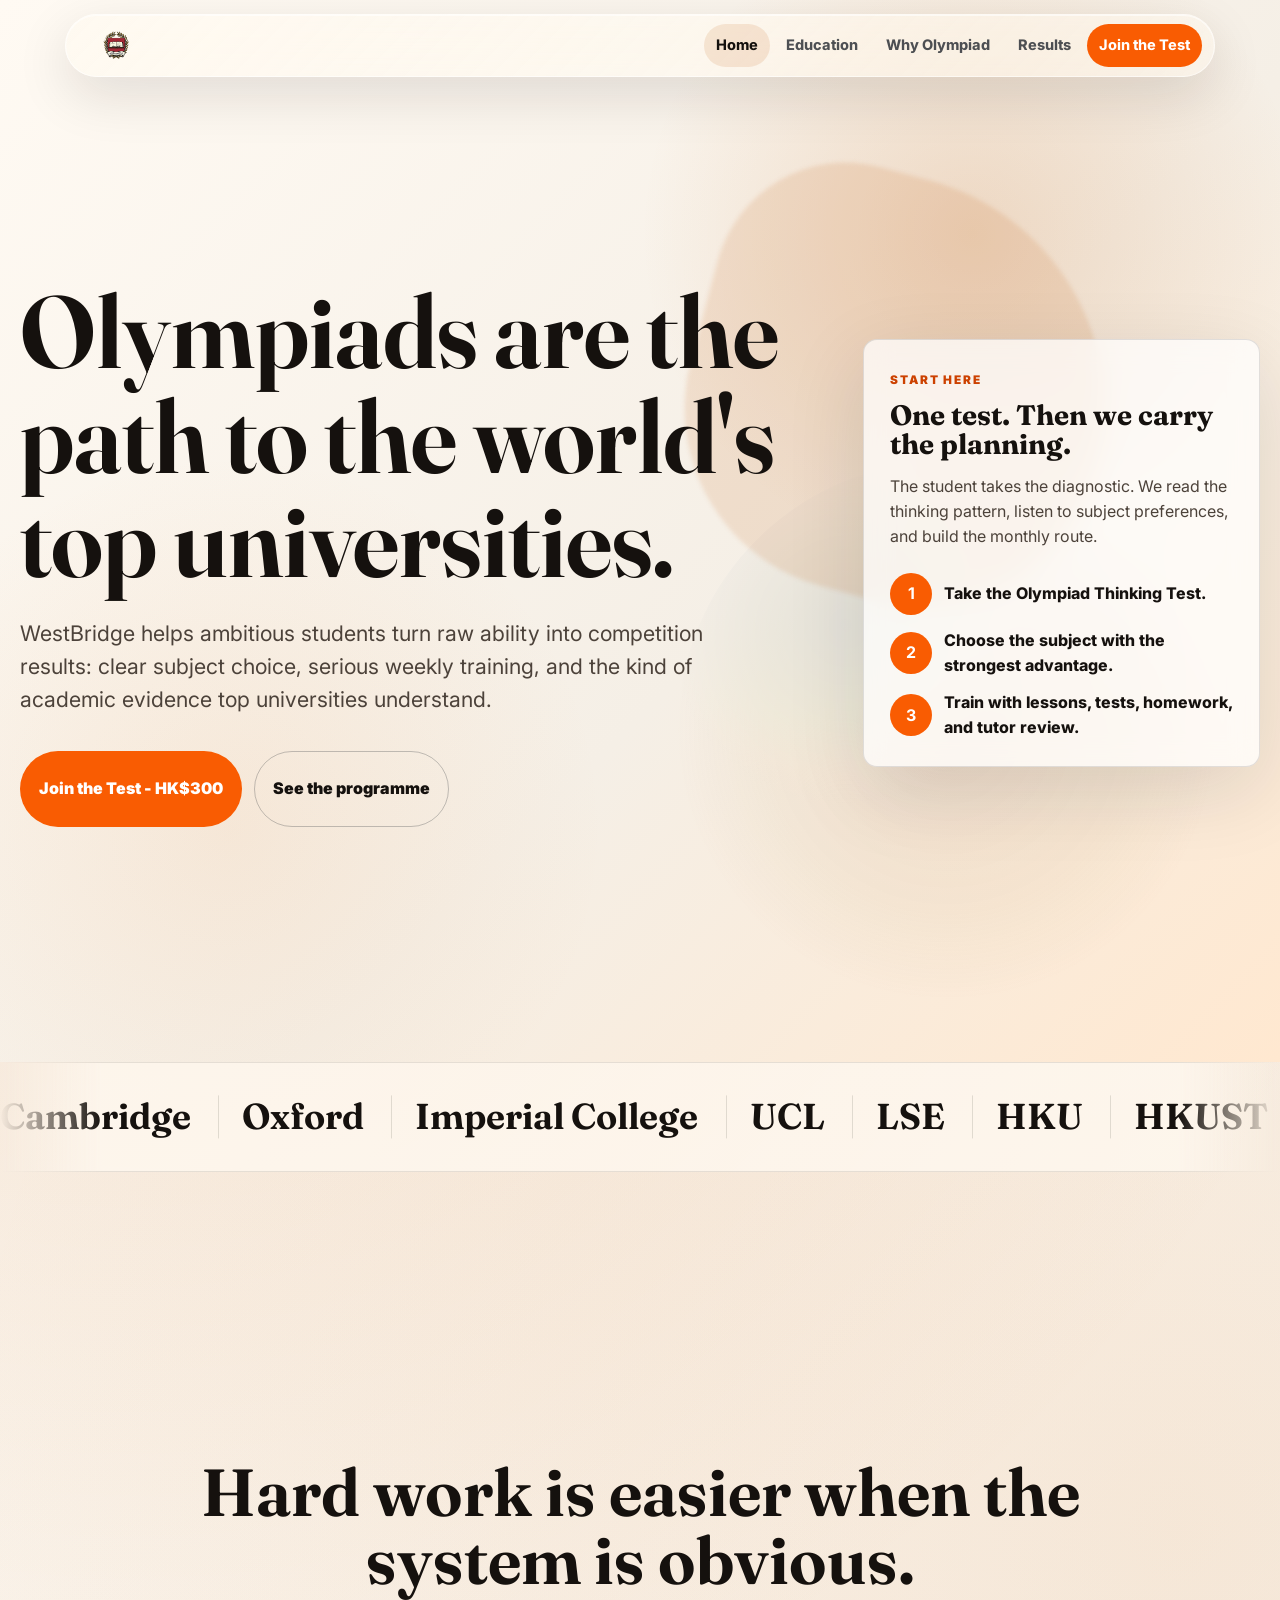
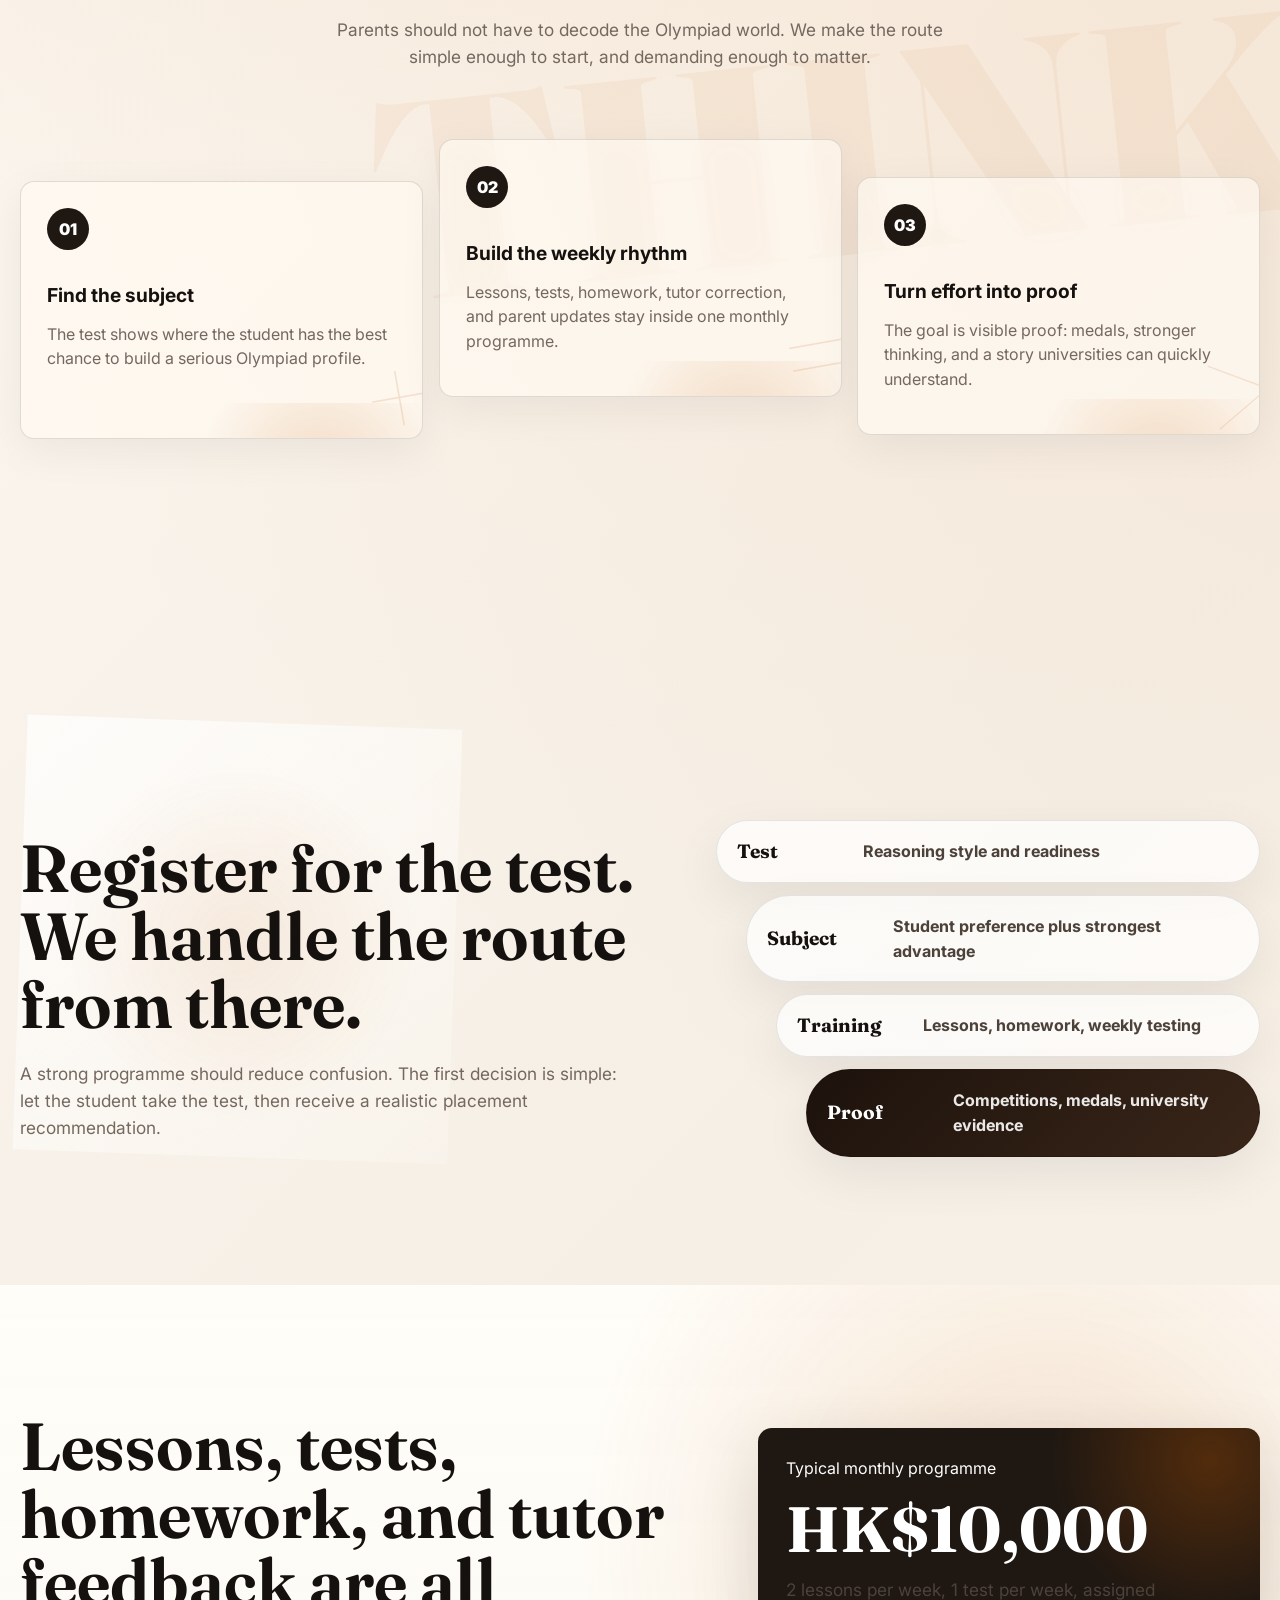
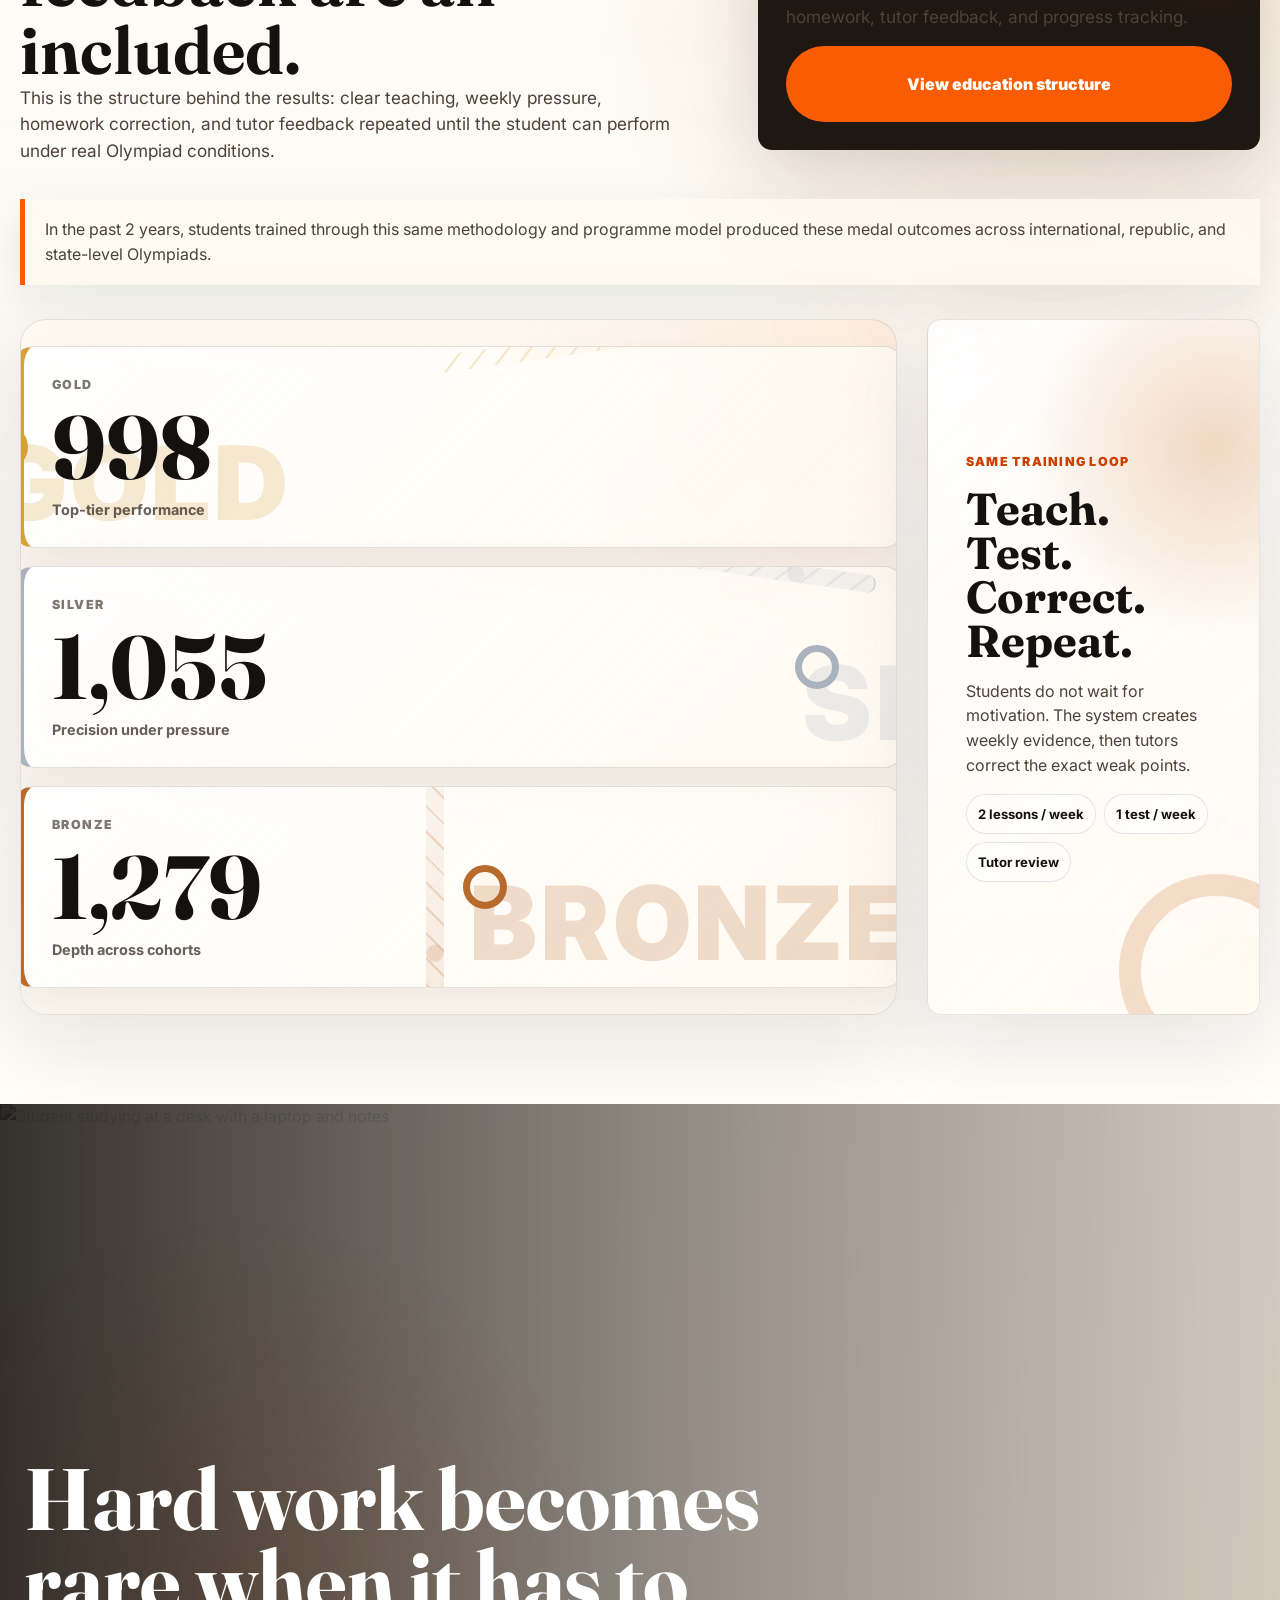
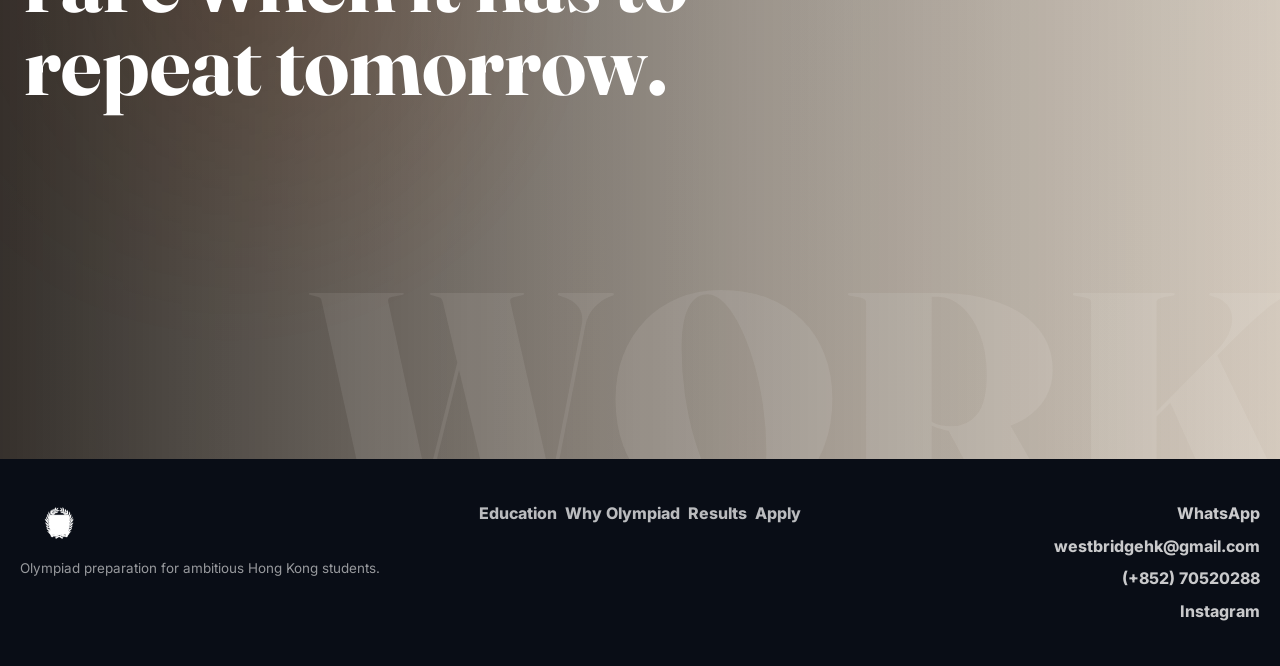
==== commit 4242b197: "Adjust reviews and tutor crops" ====
--- a/index.html
+++ b/index.html
@@ -5,7 +5,7 @@
     <meta name="viewport" content="width=device-width, initial-scale=1">
     <title>WestBridge Olympiad Academy Hong Kong</title>
     <meta name="description" content="WestBridge Olympiad Academy prepares Hong Kong students for mathematics, physics, chemistry, biology, informatics, and geography Olympiads.">
-    <link rel="stylesheet" href="styles.css?v=34">
+    <link rel="stylesheet" href="styles.css?v=35">
   </head>
   <body>
     <header class="site-header">
--- a/styles.css
+++ b/styles.css
@@ -4067,14 +4067,14 @@
 }
 
 .student-head {
-  fill: #fffaf1;
+  fill: #15110e;
 }
 
 .student-body,
 .student-arm,
 .student-leg {
   fill: none;
-  stroke: #fffaf1;
+  stroke: #15110e;
   stroke-width: 6;
   stroke-linecap: round;
   stroke-linejoin: round;
@@ -4373,7 +4373,7 @@
 }
 
 .tutor-card:nth-child(2) .tutor-avatar {
-  object-position: center center;
+  object-position: center top;
 }
 
 @media (max-width: 760px) {
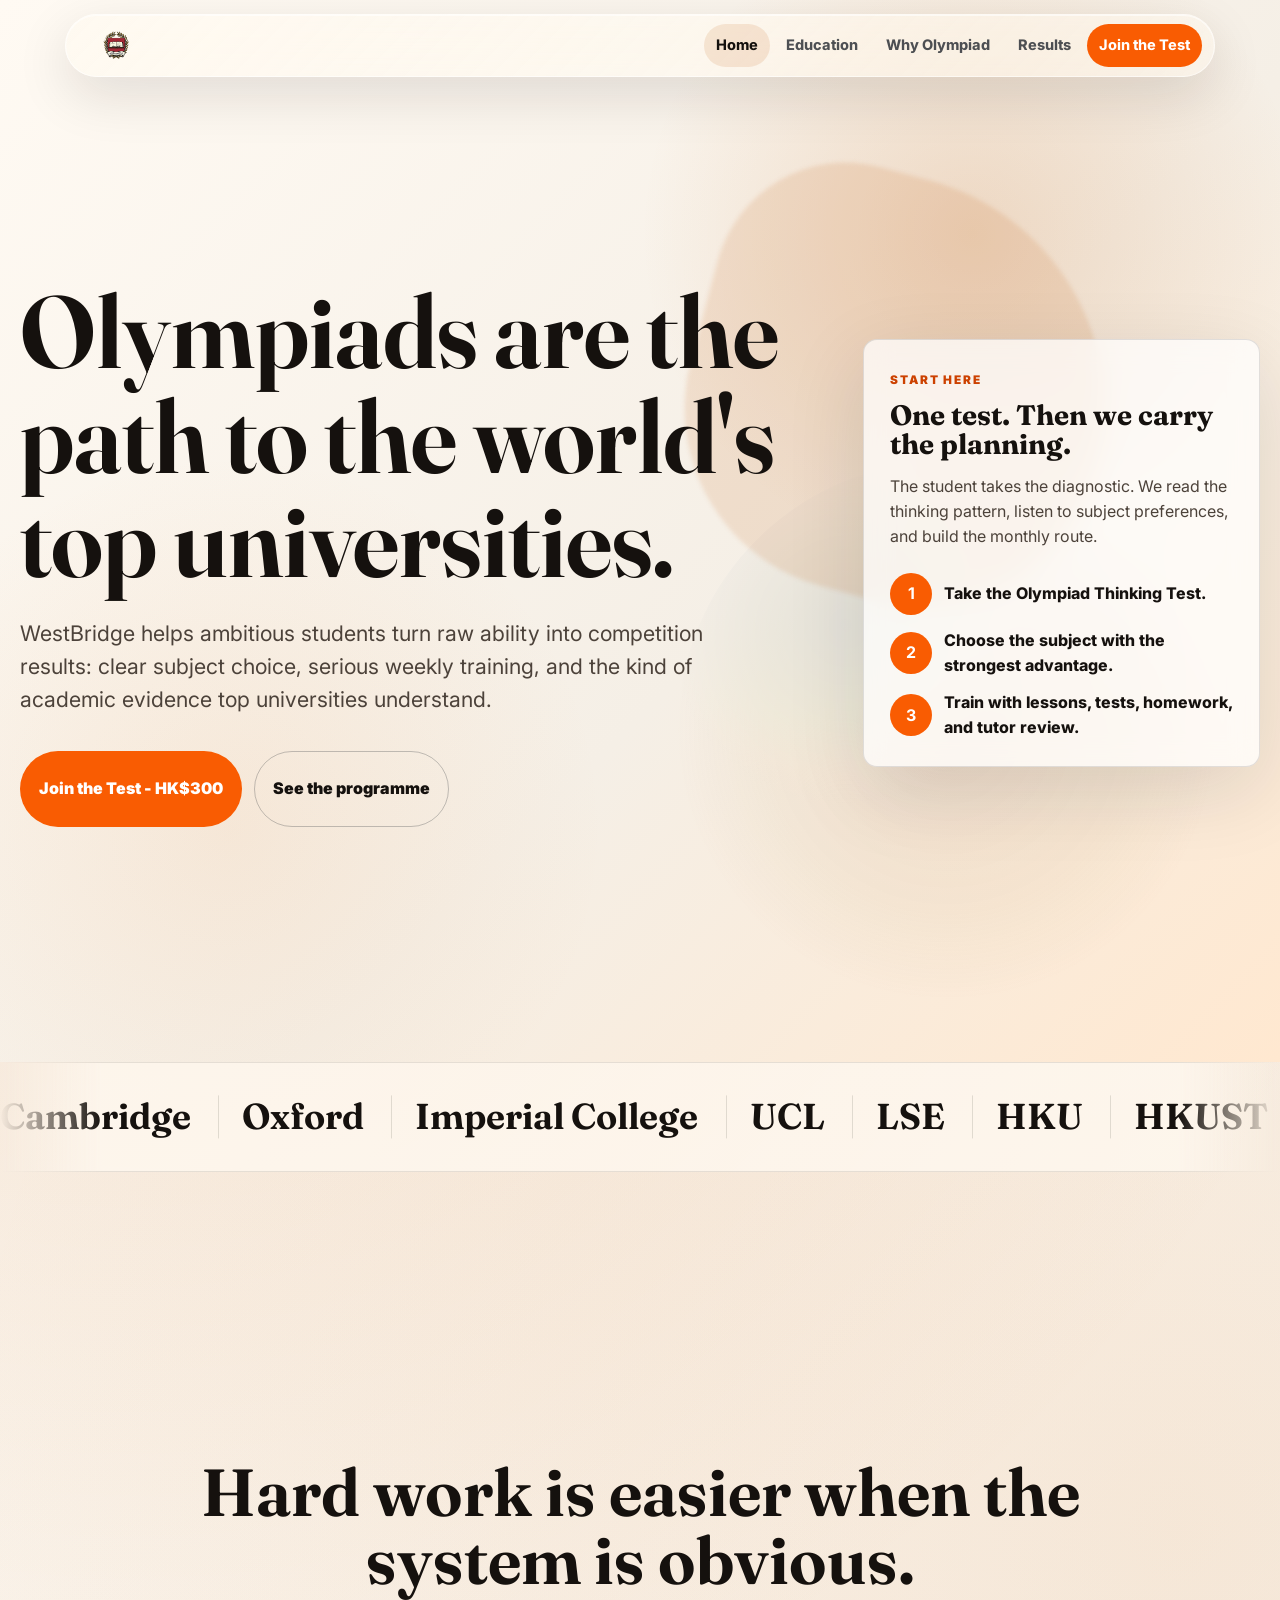
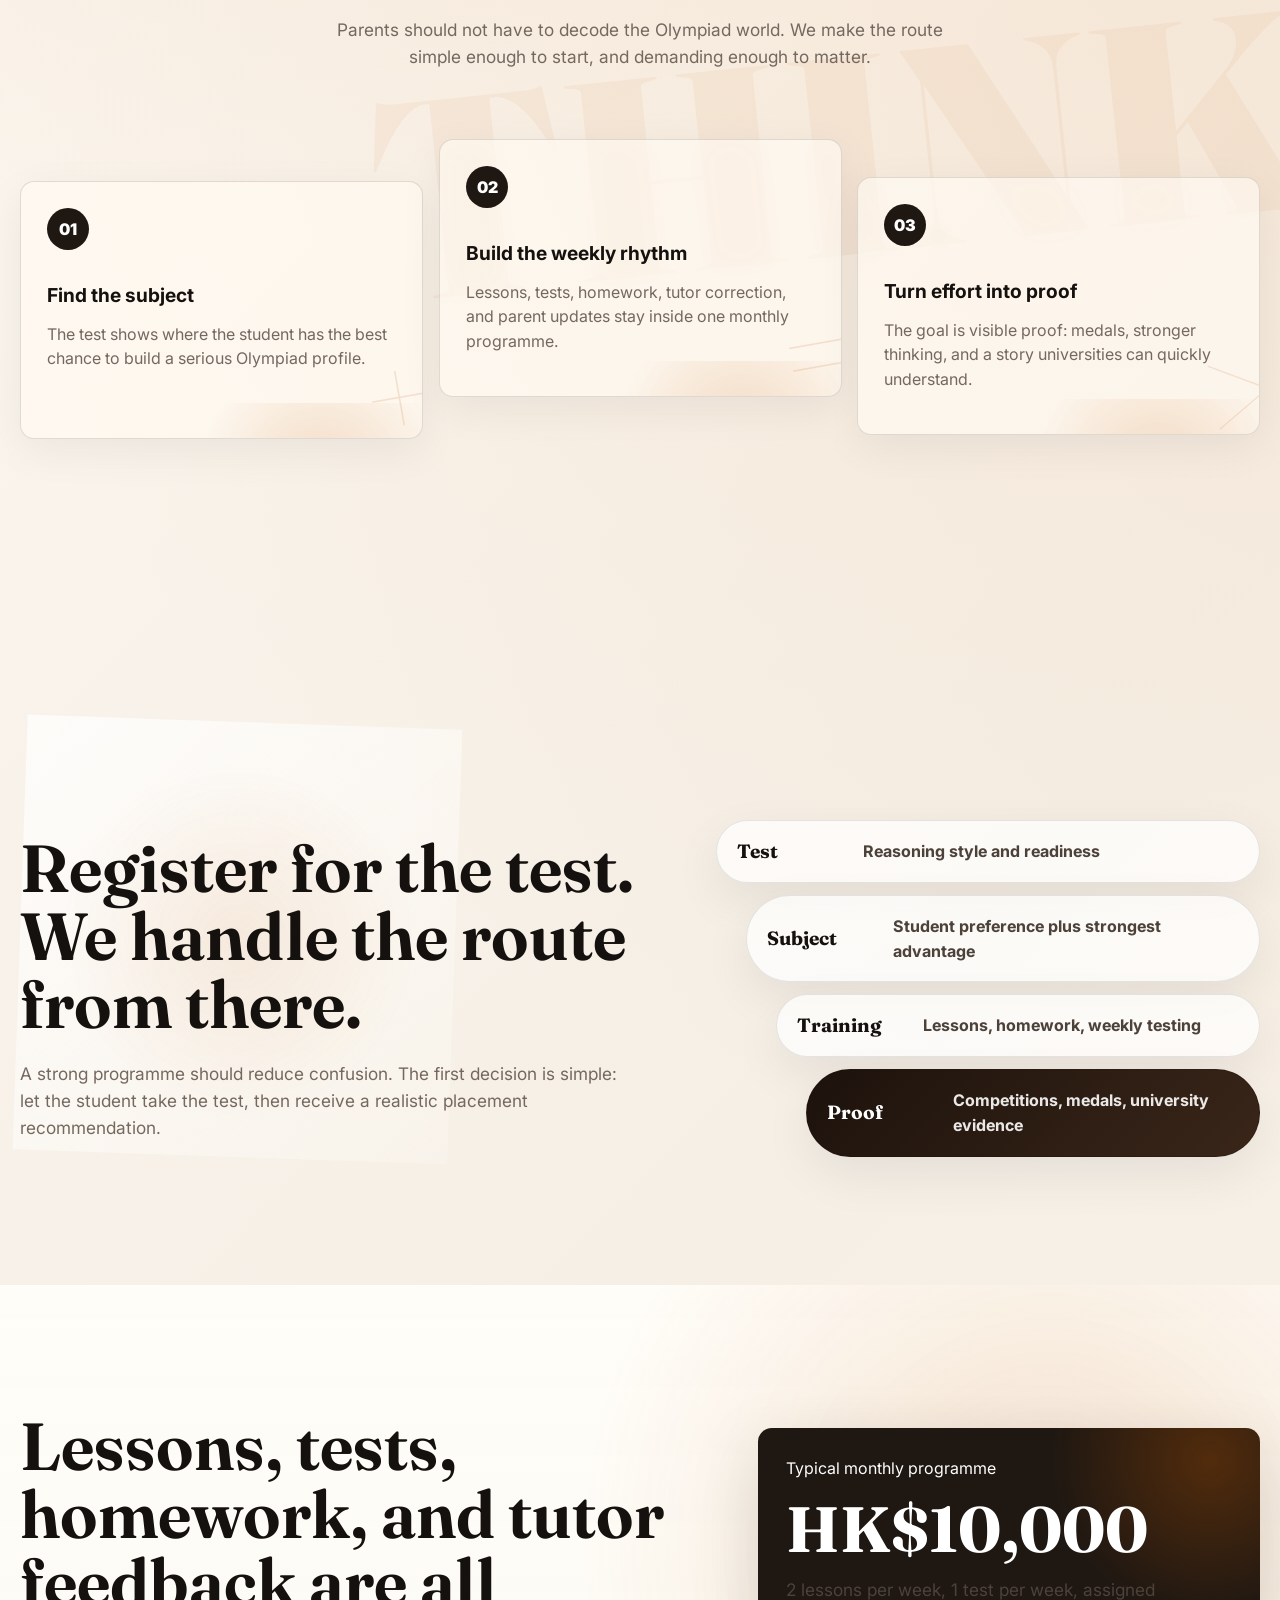
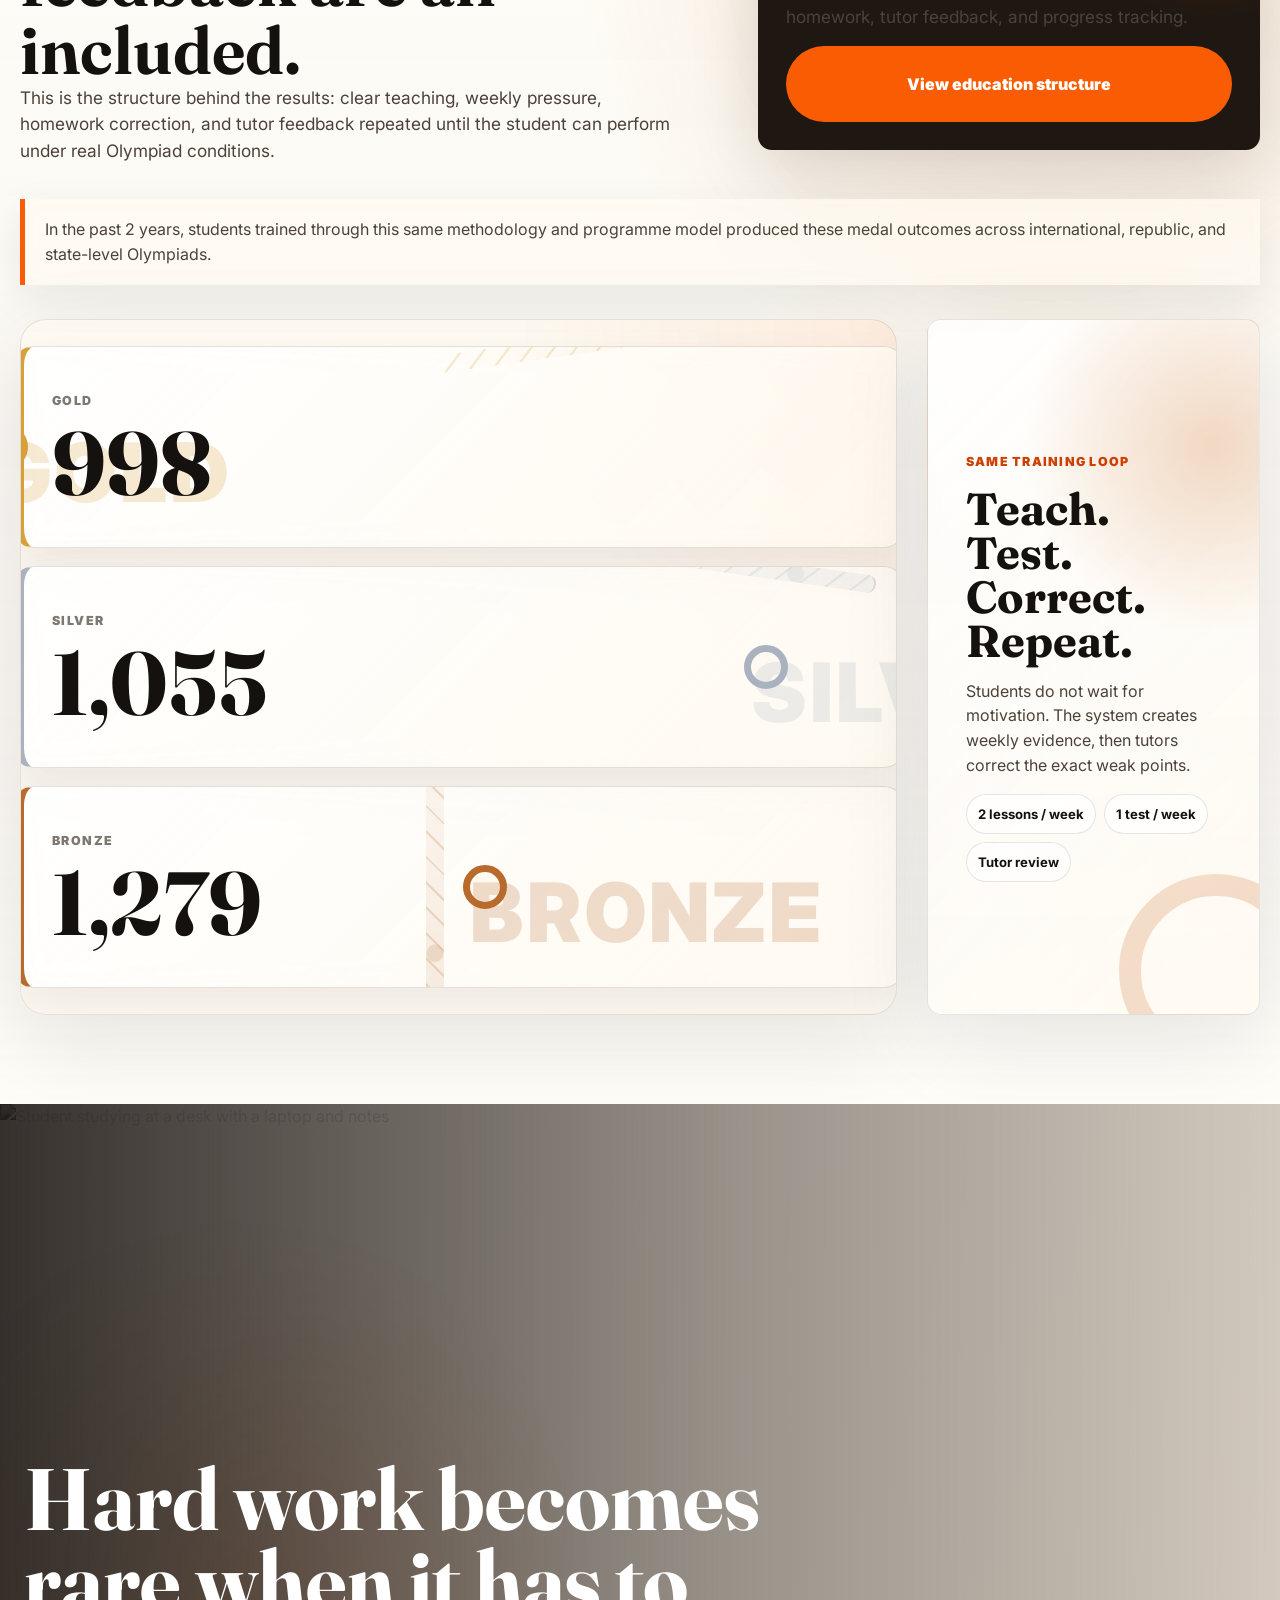
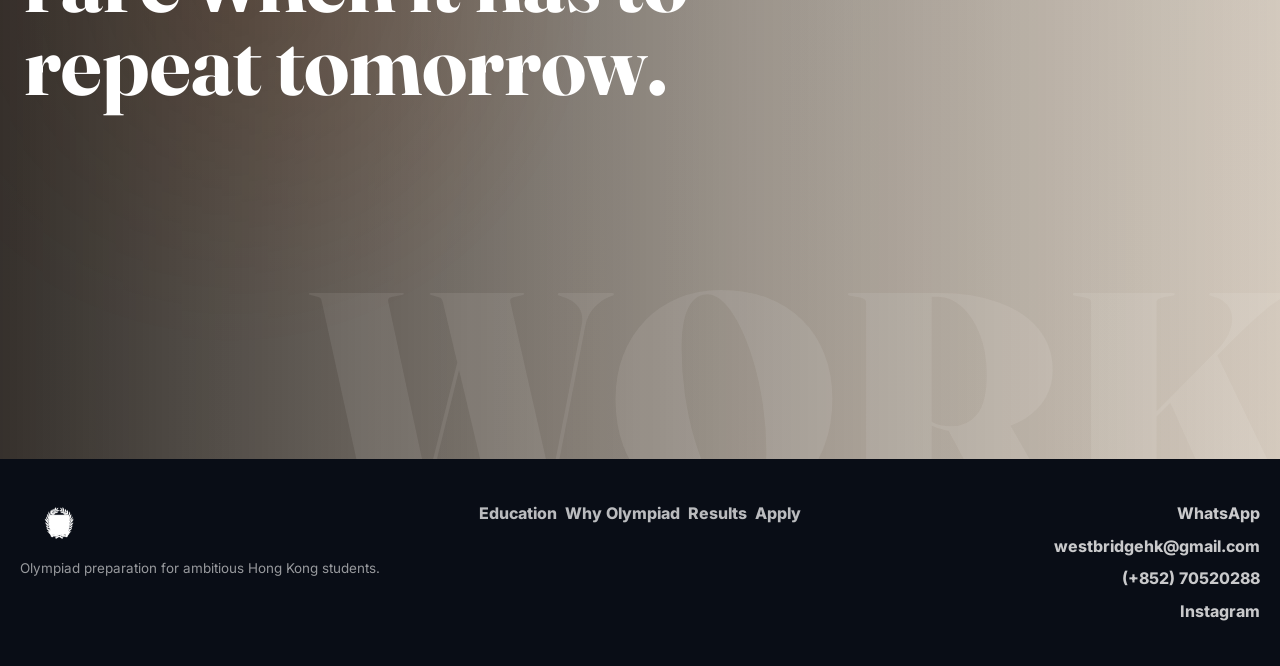
==== commit 1a6ab7ae: "Polish medal rows and reviews" ====
--- a/index.html
+++ b/index.html
@@ -5,7 +5,7 @@
     <meta name="viewport" content="width=device-width, initial-scale=1">
     <title>WestBridge Olympiad Academy Hong Kong</title>
     <meta name="description" content="WestBridge Olympiad Academy prepares Hong Kong students for mathematics, physics, chemistry, biology, informatics, and geography Olympiads.">
-    <link rel="stylesheet" href="styles.css?v=35">
+    <link rel="stylesheet" href="styles.css?v=36">
   </head>
   <body>
     <header class="site-header">
@@ -194,17 +194,14 @@
             <article class="result-channel result-gold">
               <span>Gold</span>
               <strong><b data-count="998">0</b></strong>
-              <p>Top-tier performance</p>
             </article>
             <article class="result-channel result-silver">
               <span>Silver</span>
               <strong><b data-count="1055">0</b></strong>
-              <p>Precision under pressure</p>
             </article>
             <article class="result-channel result-bronze">
               <span>Bronze</span>
               <strong><b data-count="1279">0</b></strong>
-              <p>Depth across cohorts</p>
             </article>
           </div>
           <aside class="method-proof" aria-label="How the medal results are produced">
--- a/styles.css
+++ b/styles.css
@@ -1958,12 +1958,14 @@
 }
 
 .story-rail .story-quote {
-  flex: 0 0 min(390px, 82vw);
-  min-height: 360px;
+  flex: 0 0 min(430px, 82vw);
+  min-height: 330px;
   scroll-snap-align: start;
 }
 
 .story-quote {
+  position: relative;
+  overflow: hidden;
   padding-top: 30px;
 }
 
@@ -1988,31 +1990,68 @@
 }
 
 .results-stories .story-quote {
+  --story-accent: #f95c02;
   border-color: rgba(191, 87, 0, 0.18);
-  background:
-    radial-gradient(circle at 90% 10%, rgba(191, 87, 0, 0.14), transparent 28%),
+  border-left: 8px solid var(--story-accent);
+  background:
+    linear-gradient(135deg, rgba(255, 255, 255, 0.94), rgba(255, 250, 241, 0.7)),
+    radial-gradient(circle at 90% 10%, color-mix(in srgb, var(--story-accent), transparent 86%), transparent 28%),
     rgba(255, 250, 241, 0.88);
 }
 
 .results-stories .story-quote:nth-child(2n) {
-  background:
-    radial-gradient(circle at 12% 82%, rgba(128, 86, 58, 0.16), transparent 30%),
+  --story-accent: #aab2bf;
+  background:
+    linear-gradient(135deg, rgba(255, 255, 255, 0.94), rgba(255, 250, 241, 0.74)),
+    radial-gradient(circle at 12% 82%, color-mix(in srgb, var(--story-accent), transparent 82%), transparent 30%),
     rgba(255, 250, 241, 0.9);
 }
 
 .results-stories .story-quote:nth-child(3n) {
-  color: var(--white);
-  background:
-    radial-gradient(circle at 88% 16%, rgba(191, 87, 0, 0.28), transparent 28%),
-    linear-gradient(135deg, var(--navy), var(--navy-2));
+  --story-accent: #b86b2d;
+  color: var(--ink);
+  background:
+    linear-gradient(135deg, rgba(255, 255, 255, 0.94), rgba(255, 250, 241, 0.72)),
+    radial-gradient(circle at 88% 16%, color-mix(in srgb, var(--story-accent), transparent 82%), transparent 28%);
+}
+
+.results-stories .story-quote::before {
+  content: "";
+  position: absolute;
+  right: 24px;
+  top: 22px;
+  width: 36%;
+  height: 10px;
+  background: repeating-linear-gradient(135deg, color-mix(in srgb, var(--story-accent), transparent 55%) 0 8px, transparent 8px 18px);
+  border-radius: 999px;
+  opacity: 0.45;
+}
+
+.results-stories .story-quote::after {
+  content: attr(data-award);
+  position: absolute;
+  right: -10px;
+  bottom: 22px;
+  color: color-mix(in srgb, var(--story-accent), transparent 82%);
+  font-family: var(--display);
+  font-size: clamp(2.6rem, 5vw, 5.2rem);
+  font-weight: 900;
+  line-height: 0.9;
+  white-space: nowrap;
+  pointer-events: none;
+}
+
+.results-stories .story-quote > * {
+  position: relative;
+  z-index: 1;
 }
 
 .results-stories .story-quote:nth-child(3n) blockquote {
-  color: var(--white);
+  color: var(--ink);
 }
 
 .results-stories .story-quote:nth-child(3n) figcaption {
-  color: rgba(255, 255, 255, 0.72);
+  color: rgba(33, 22, 14, 0.68);
 }
 
 .results-stories .story-avatar {
@@ -4194,12 +4233,12 @@
 
 .programme-results .medal-column .result-channel::after {
   position: absolute;
-  right: clamp(28px, 5vw, 78px);
+  right: clamp(70px, 9vw, 150px);
   top: 50%;
   display: block !important;
   color: color-mix(in srgb, var(--channel), transparent 78%);
   font-family: var(--display);
-  font-size: clamp(3.5rem, 8vw, 8rem);
+  font-size: clamp(3.1rem, 6.4vw, 6.4rem);
   font-weight: 900;
   letter-spacing: 0.04em;
   line-height: 1;
@@ -4252,8 +4291,7 @@
 }
 
 .programme-results .medal-column .result-channel p {
-  max-width: 460px;
-  color: rgba(33, 22, 14, 0.68);
+  display: none;
 }
 
 .journey-map {
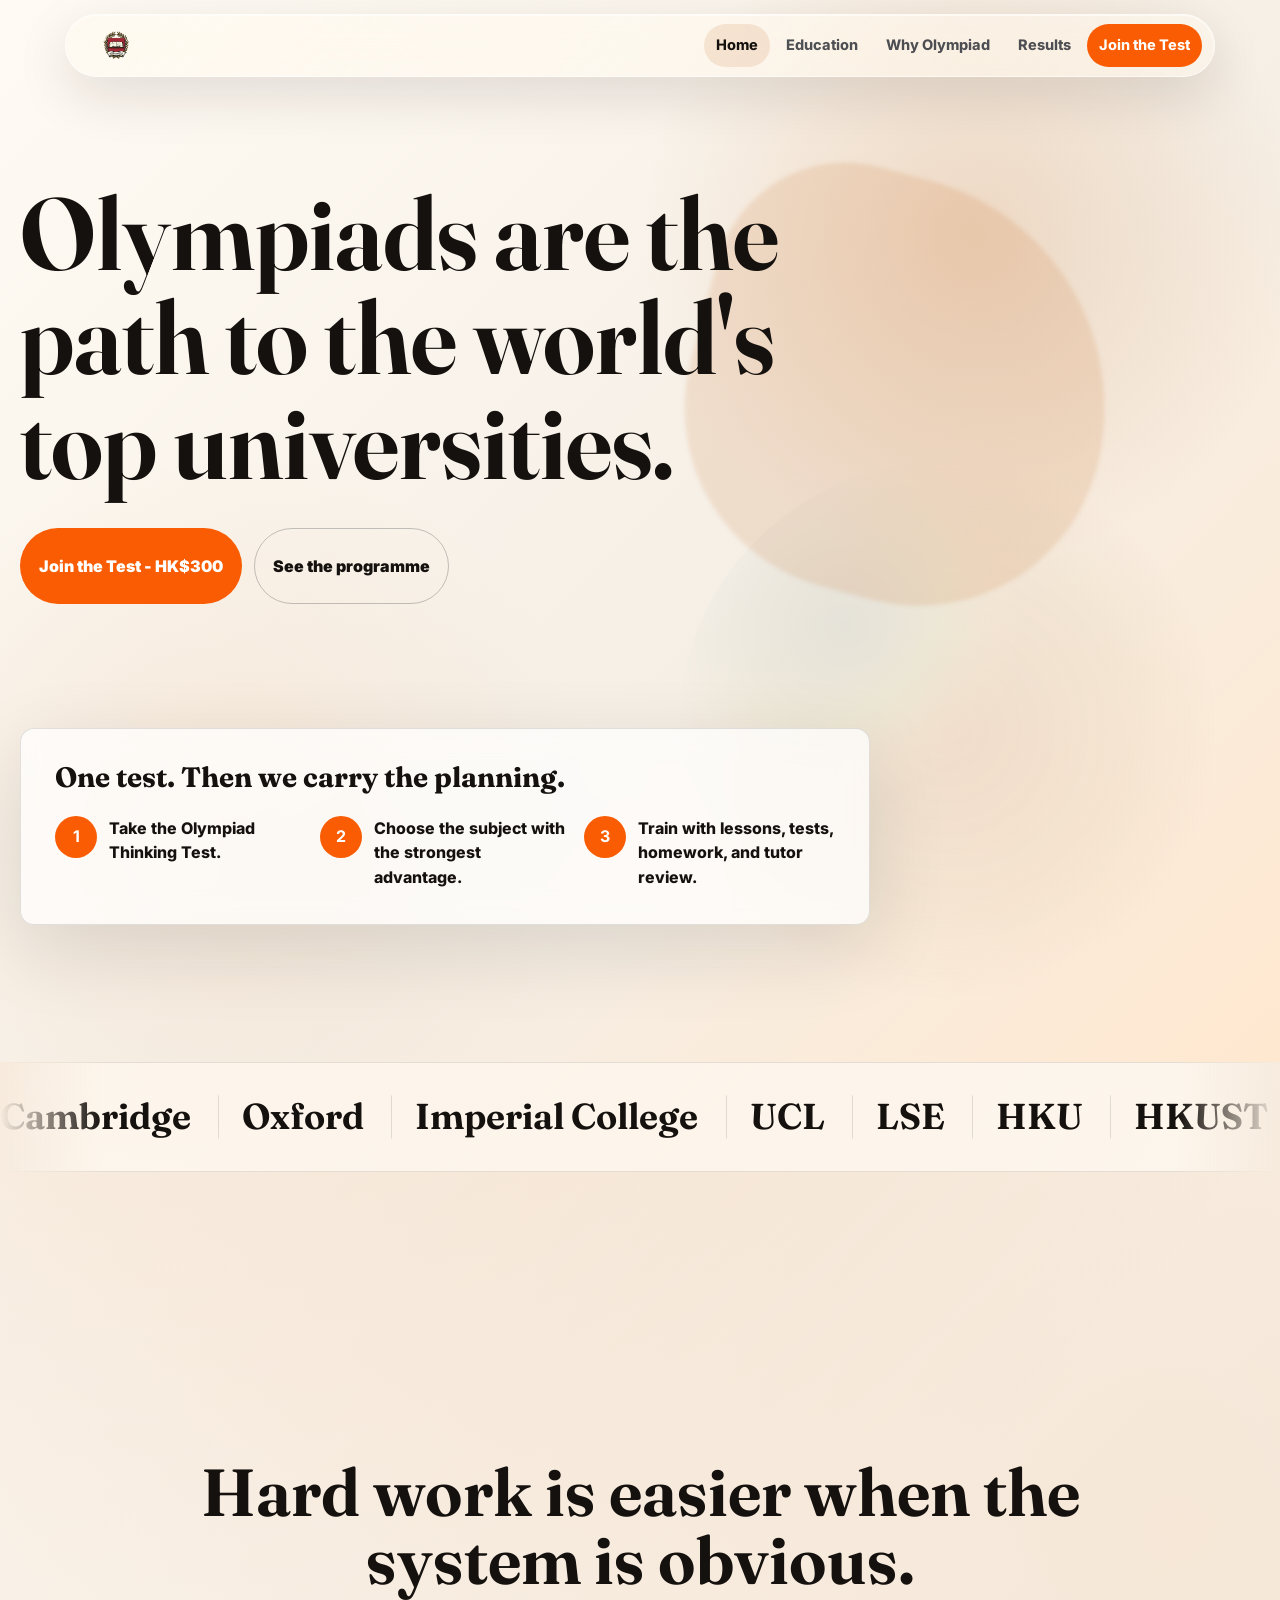
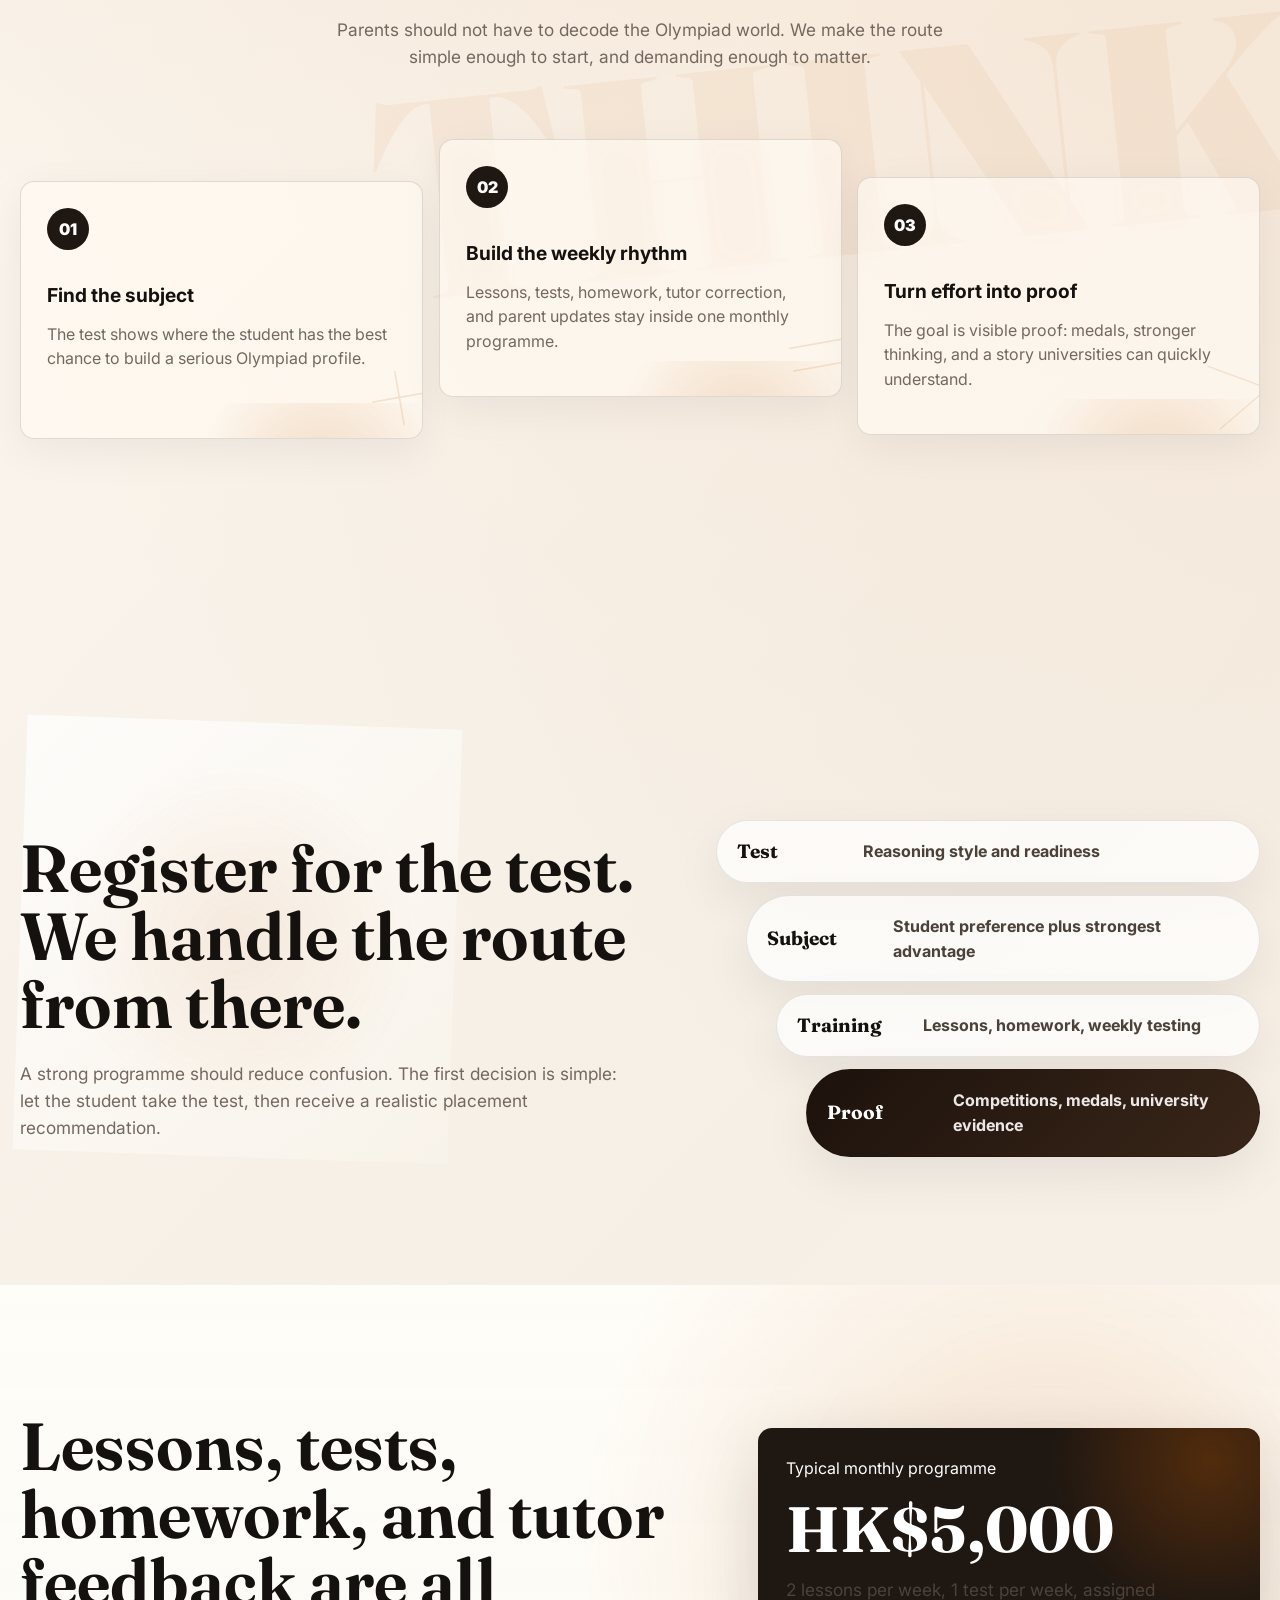
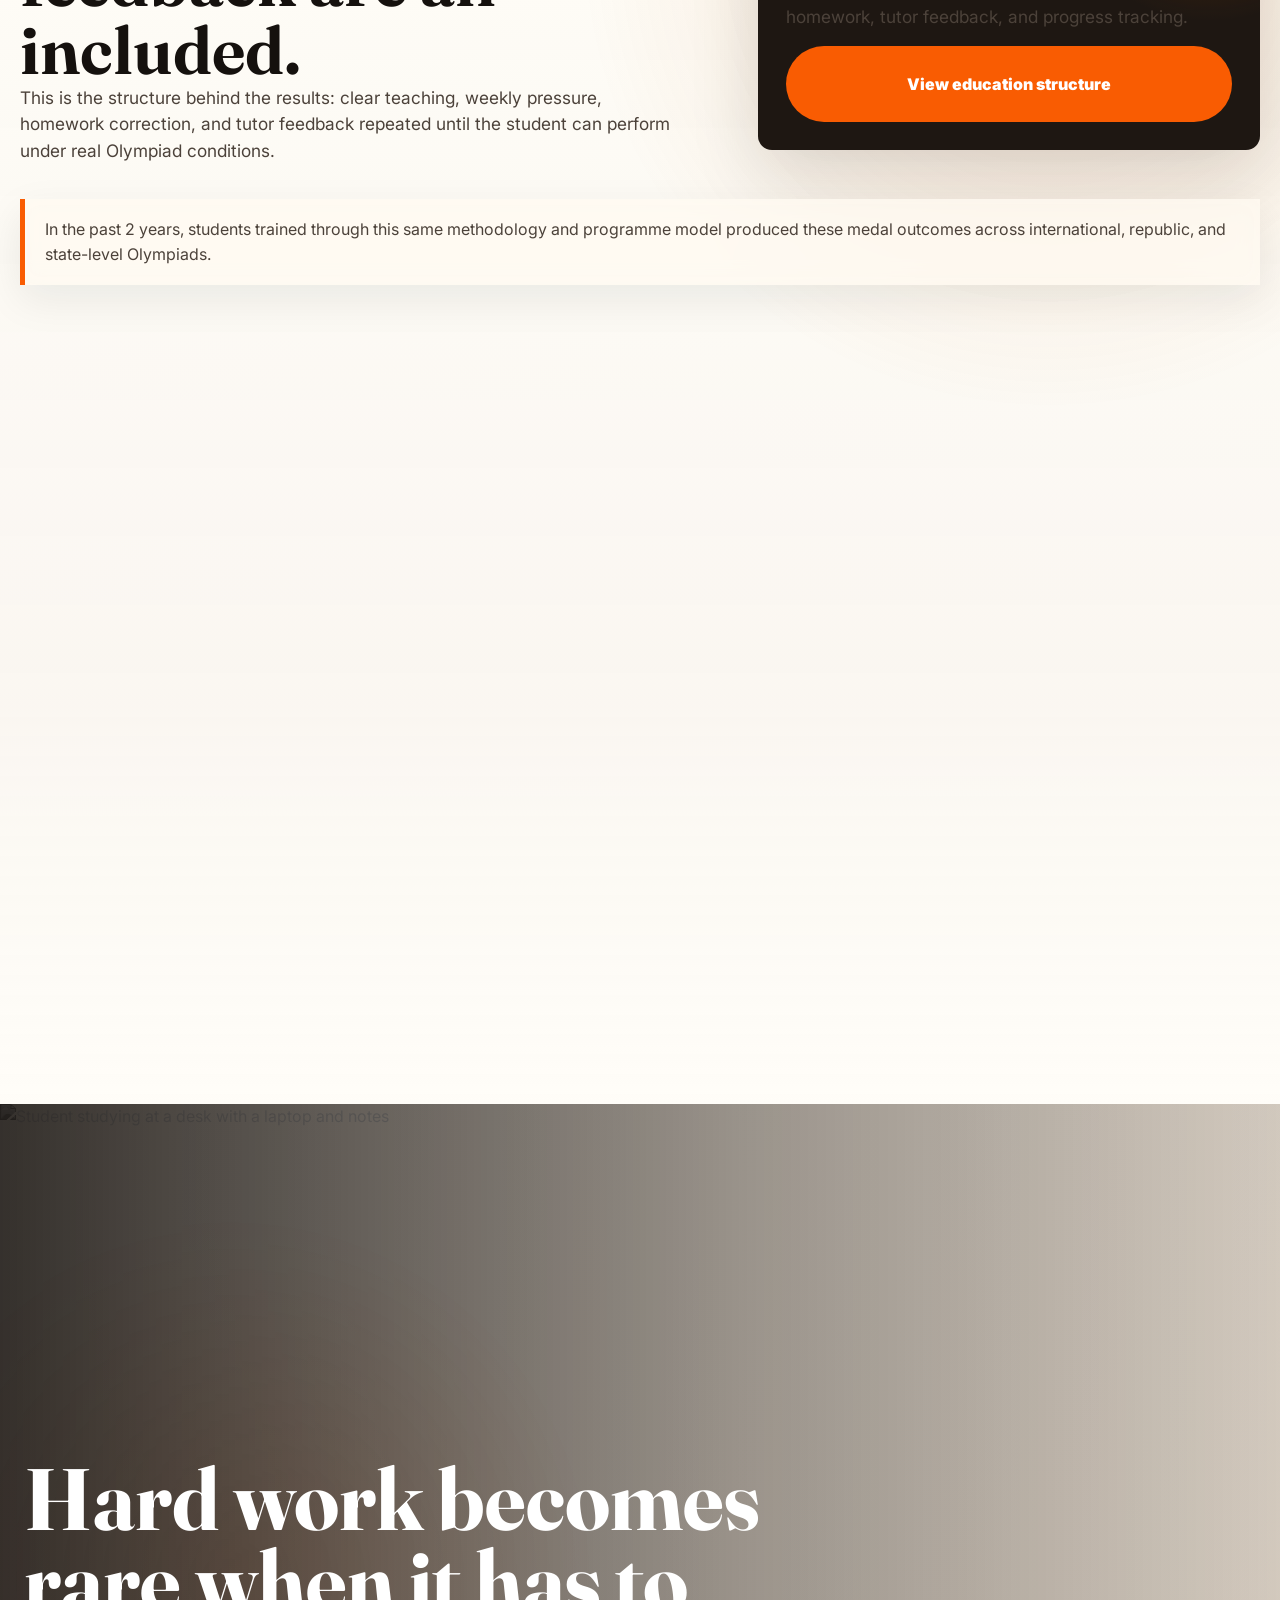
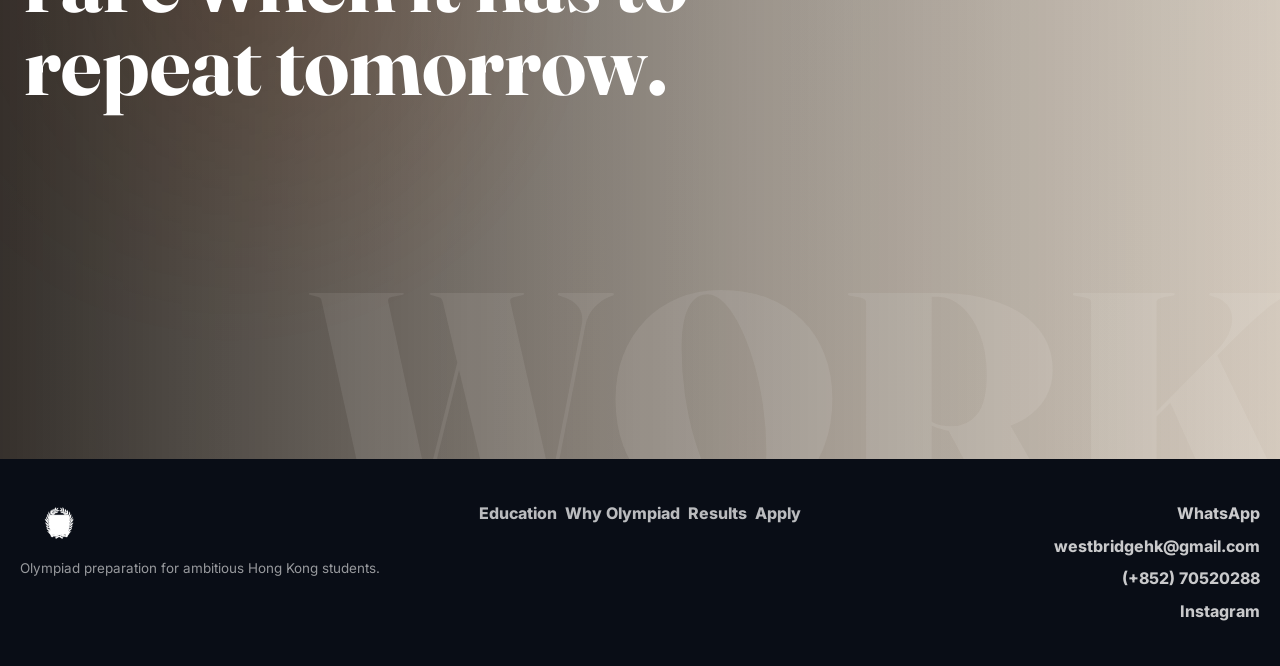
==== commit 48ffa97a: "Simplify copy and tutor details" ====
--- a/index.html
+++ b/index.html
@@ -5,7 +5,7 @@
     <meta name="viewport" content="width=device-width, initial-scale=1">
     <title>WestBridge Olympiad Academy Hong Kong</title>
     <meta name="description" content="WestBridge Olympiad Academy prepares Hong Kong students for mathematics, physics, chemistry, biology, informatics, and geography Olympiads.">
-    <link rel="stylesheet" href="styles.css?v=36">
+    <link rel="stylesheet" href="styles.css?v=37">
   </head>
   <body>
     <header class="site-header">
@@ -30,10 +30,6 @@
         <div class="hero-grid">
           <div class="hero-copy">
             <h1>Olympiads are the path to the world's top universities.</h1>
-            <p class="lead">
-              WestBridge helps ambitious students turn raw ability into competition results: clear subject choice,
-              serious weekly training, and the kind of academic evidence top universities understand.
-            </p>
             <div class="hero-actions">
               <a class="button primary" href="apply.html">Join the Test - HK$300</a>
               <a class="button secondary" href="education.html">See the programme</a>
@@ -42,7 +38,6 @@
           <aside class="decision-card" aria-label="What happens after the test">
             <span class="panel-label">Start here</span>
             <h3>One test. Then we carry the planning.</h3>
-            <p>The student takes the diagnostic. We read the thinking pattern, listen to subject preferences, and build the monthly route.</p>
             <div class="decision-path">
               <div class="path-node"><b>1</b><span>Take the Olympiad Thinking Test.</span></div>
               <div class="path-node"><b>2</b><span>Choose the subject with the strongest advantage.</span></div>
@@ -180,7 +175,7 @@
           </div>
           <div class="price-panel">
             <span>Typical monthly programme</span>
-            <strong>HK$10,000</strong>
+            <strong>HK$5,000</strong>
             <p class="muted">2 lessons per week, 1 test per week, assigned homework, tutor feedback, and progress tracking.</p>
             <a class="button primary" href="education.html">View education structure</a>
           </div>
--- a/styles.css
+++ b/styles.css
@@ -2733,6 +2733,33 @@
   transform: translateY(-3px) rotate(var(--logo-tilt, -3deg));
 }
 
+.university-proof .university-name-field {
+  display: grid;
+  grid-template-columns: repeat(4, minmax(0, 1fr));
+  align-content: stretch;
+  gap: 18px;
+  padding: clamp(22px, 4vw, 52px);
+}
+
+.university-proof .university-name-field span {
+  display: grid;
+  min-height: 128px;
+  place-items: center;
+  color: rgba(33, 22, 14, 0.13);
+  border: 1px solid rgba(33, 22, 14, 0.08);
+  border-radius: 22px;
+  background: rgba(255, 255, 255, 0.24);
+  font-family: var(--display);
+  font-size: clamp(1.8rem, 4vw, 4.8rem);
+  font-weight: 900;
+  letter-spacing: 0;
+  transform: rotate(var(--name-tilt, -2deg));
+}
+
+.university-proof .university-name-field span:nth-child(2n) {
+  --name-tilt: 2deg;
+}
+
 .university-copy {
   position: relative;
   z-index: 1;
@@ -4440,6 +4467,97 @@
   }
 }
 
+/* Final copy-density and review-card polish. */
+.home-hero .hero-grid {
+  grid-template-columns: minmax(0, 1fr);
+  align-content: center;
+  max-width: min(1280px, 100%);
+}
+
+.home-hero .hero-copy {
+  max-width: 980px;
+}
+
+.home-hero .decision-card {
+  justify-self: start;
+  width: min(780px, 100%);
+  margin-top: clamp(28px, 4vw, 48px);
+  padding: clamp(22px, 3vw, 34px);
+}
+
+.home-hero .decision-card .panel-label,
+.home-hero .decision-card > p {
+  display: none;
+}
+
+.home-hero .decision-path {
+  grid-template-columns: repeat(3, minmax(0, 1fr));
+  gap: 14px;
+}
+
+.home-hero .path-node {
+  align-items: start;
+}
+
+.programme-results .medal-column .result-channel::after {
+  right: clamp(38px, 6vw, 110px);
+  max-width: 44%;
+  overflow: hidden;
+  color: color-mix(in srgb, var(--channel), transparent 84%);
+  font-size: clamp(2.45rem, 5vw, 5rem);
+  text-overflow: clip;
+}
+
+.programme-results .medal-column .result-silver::after {
+  right: clamp(24px, 4vw, 70px);
+  max-width: 38%;
+  font-size: clamp(2.2rem, 4.4vw, 4.55rem);
+}
+
+.results-stories .story-quote {
+  padding-bottom: 104px;
+}
+
+.results-stories .story-quote::after {
+  right: 22px;
+  bottom: 78px;
+  max-width: calc(100% - 48px);
+  color: color-mix(in srgb, var(--story-accent), transparent 86%);
+  font-size: clamp(1.85rem, 3vw, 3.35rem);
+  line-height: 0.92;
+  text-align: right;
+  white-space: normal;
+}
+
+.story-logo {
+  display: none !important;
+}
+
+.story-university {
+  position: absolute;
+  right: 22px;
+  bottom: 20px;
+  z-index: 1;
+  color: color-mix(in srgb, var(--story-accent), #21160e 24%);
+  font-family: var(--display);
+  font-size: clamp(2rem, 4vw, 4.1rem);
+  font-weight: 900;
+  letter-spacing: 0;
+  line-height: 0.9;
+  opacity: 0.68;
+  pointer-events: none;
+}
+
+@media (max-width: 820px) {
+  .home-hero .decision-path {
+    grid-template-columns: 1fr;
+  }
+
+  .programme-results .medal-column .result-channel::after {
+    max-width: 52%;
+  }
+}
+
 /* Subject selector refinement: full field sectors, real icons, no brain badge. */
 .brain-lab {
   min-height: clamp(620px, 58vw, 790px);
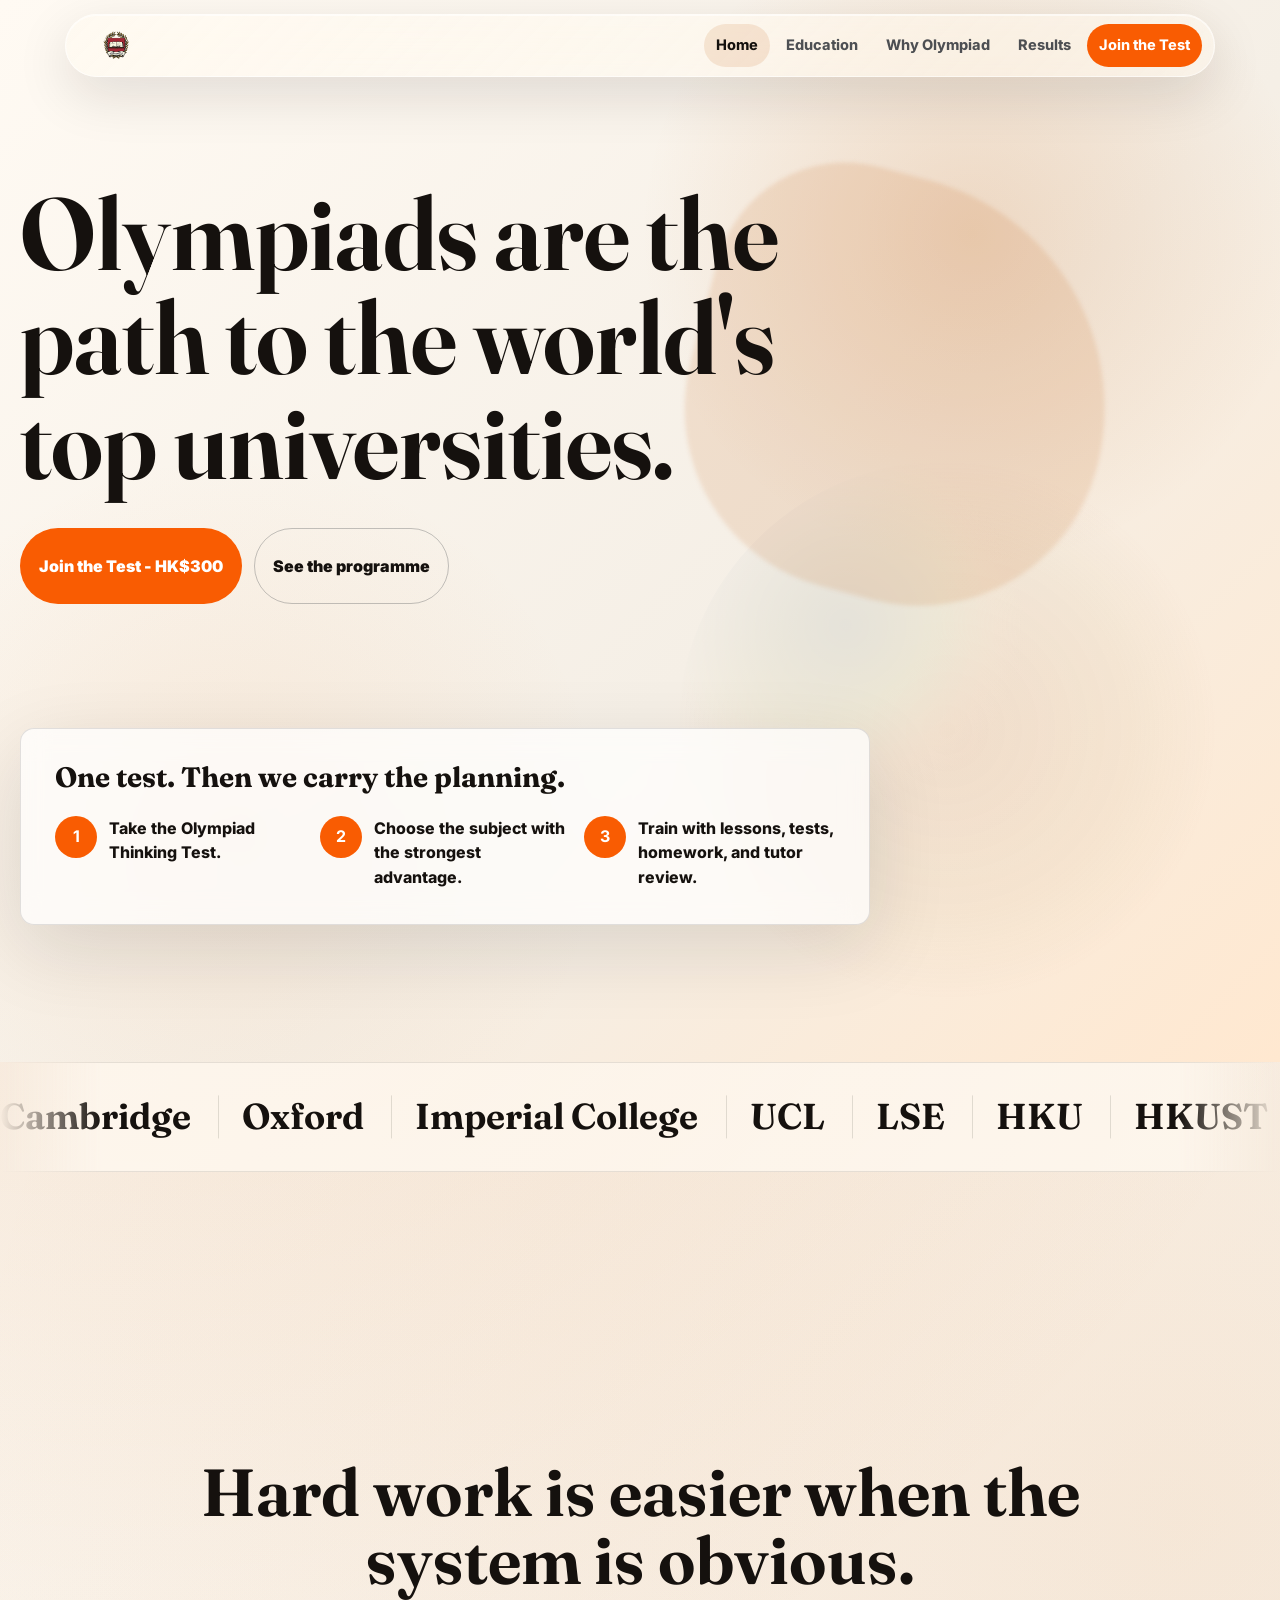
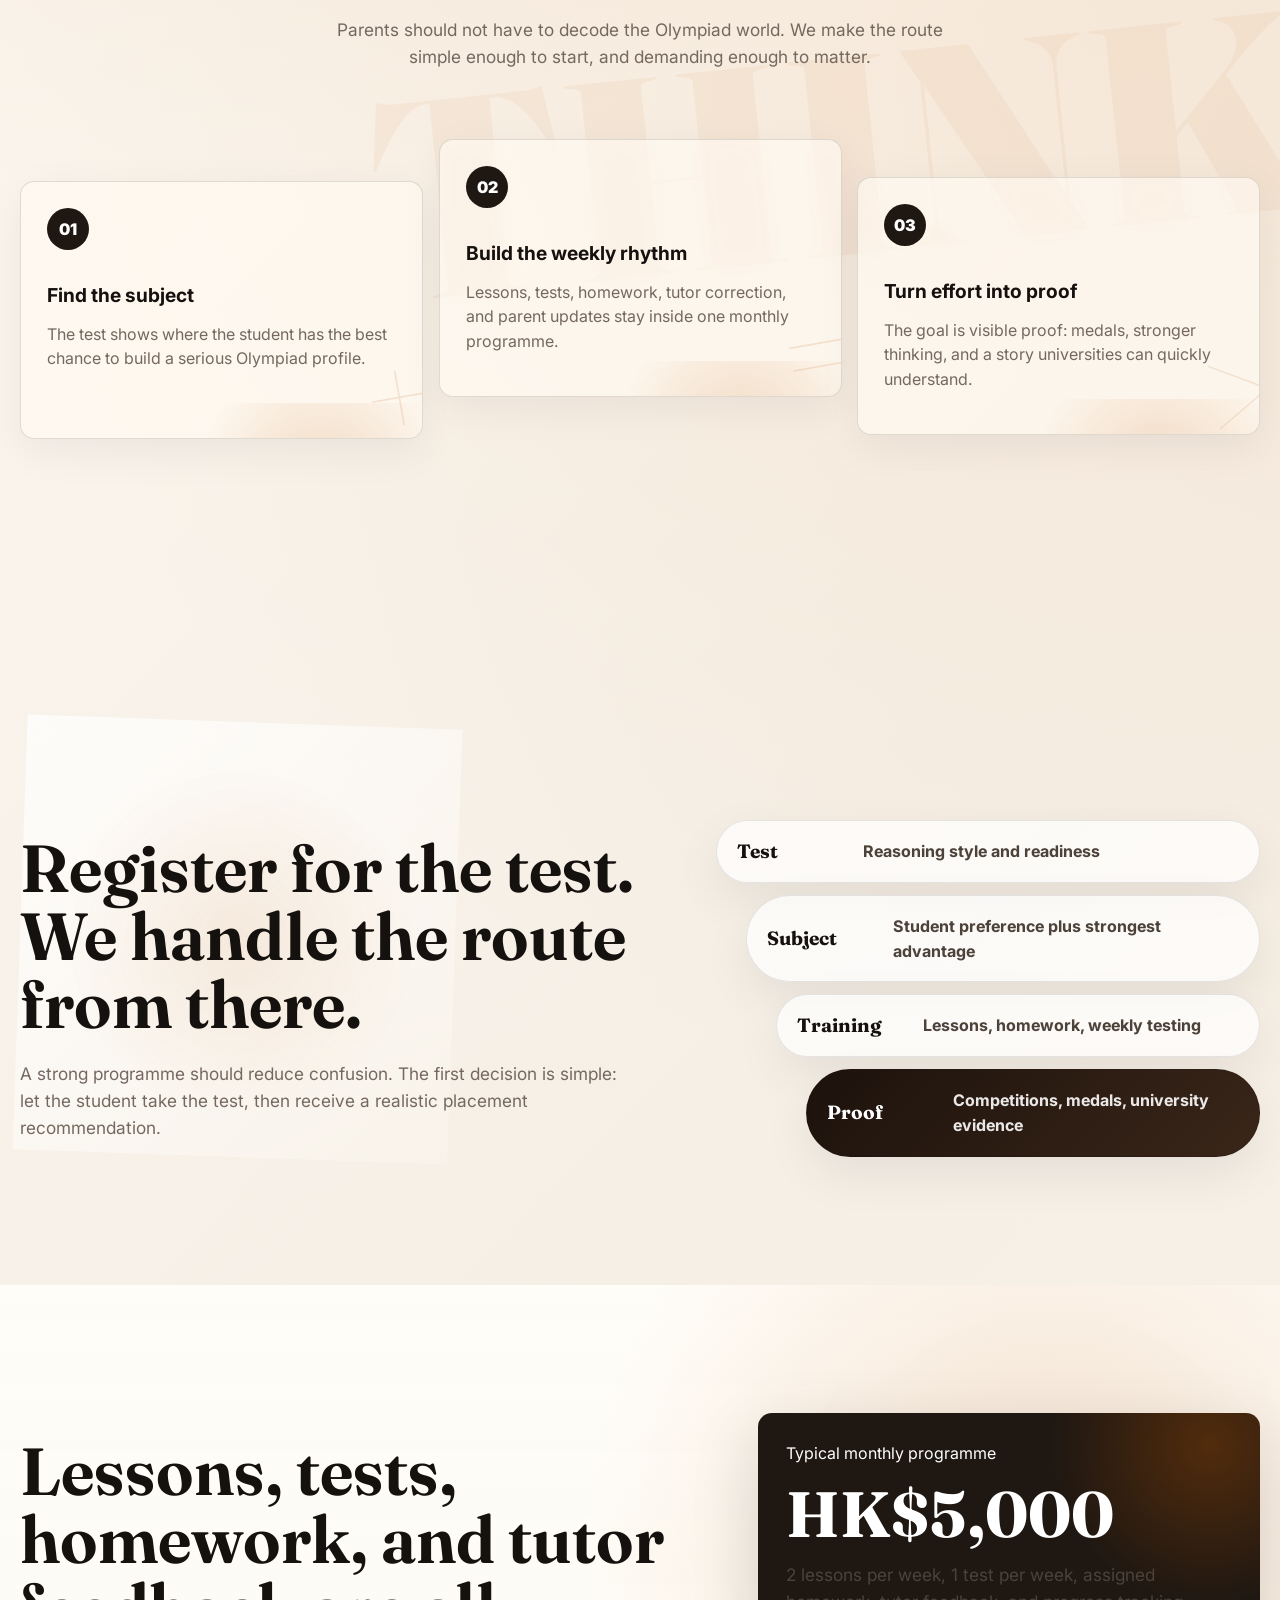
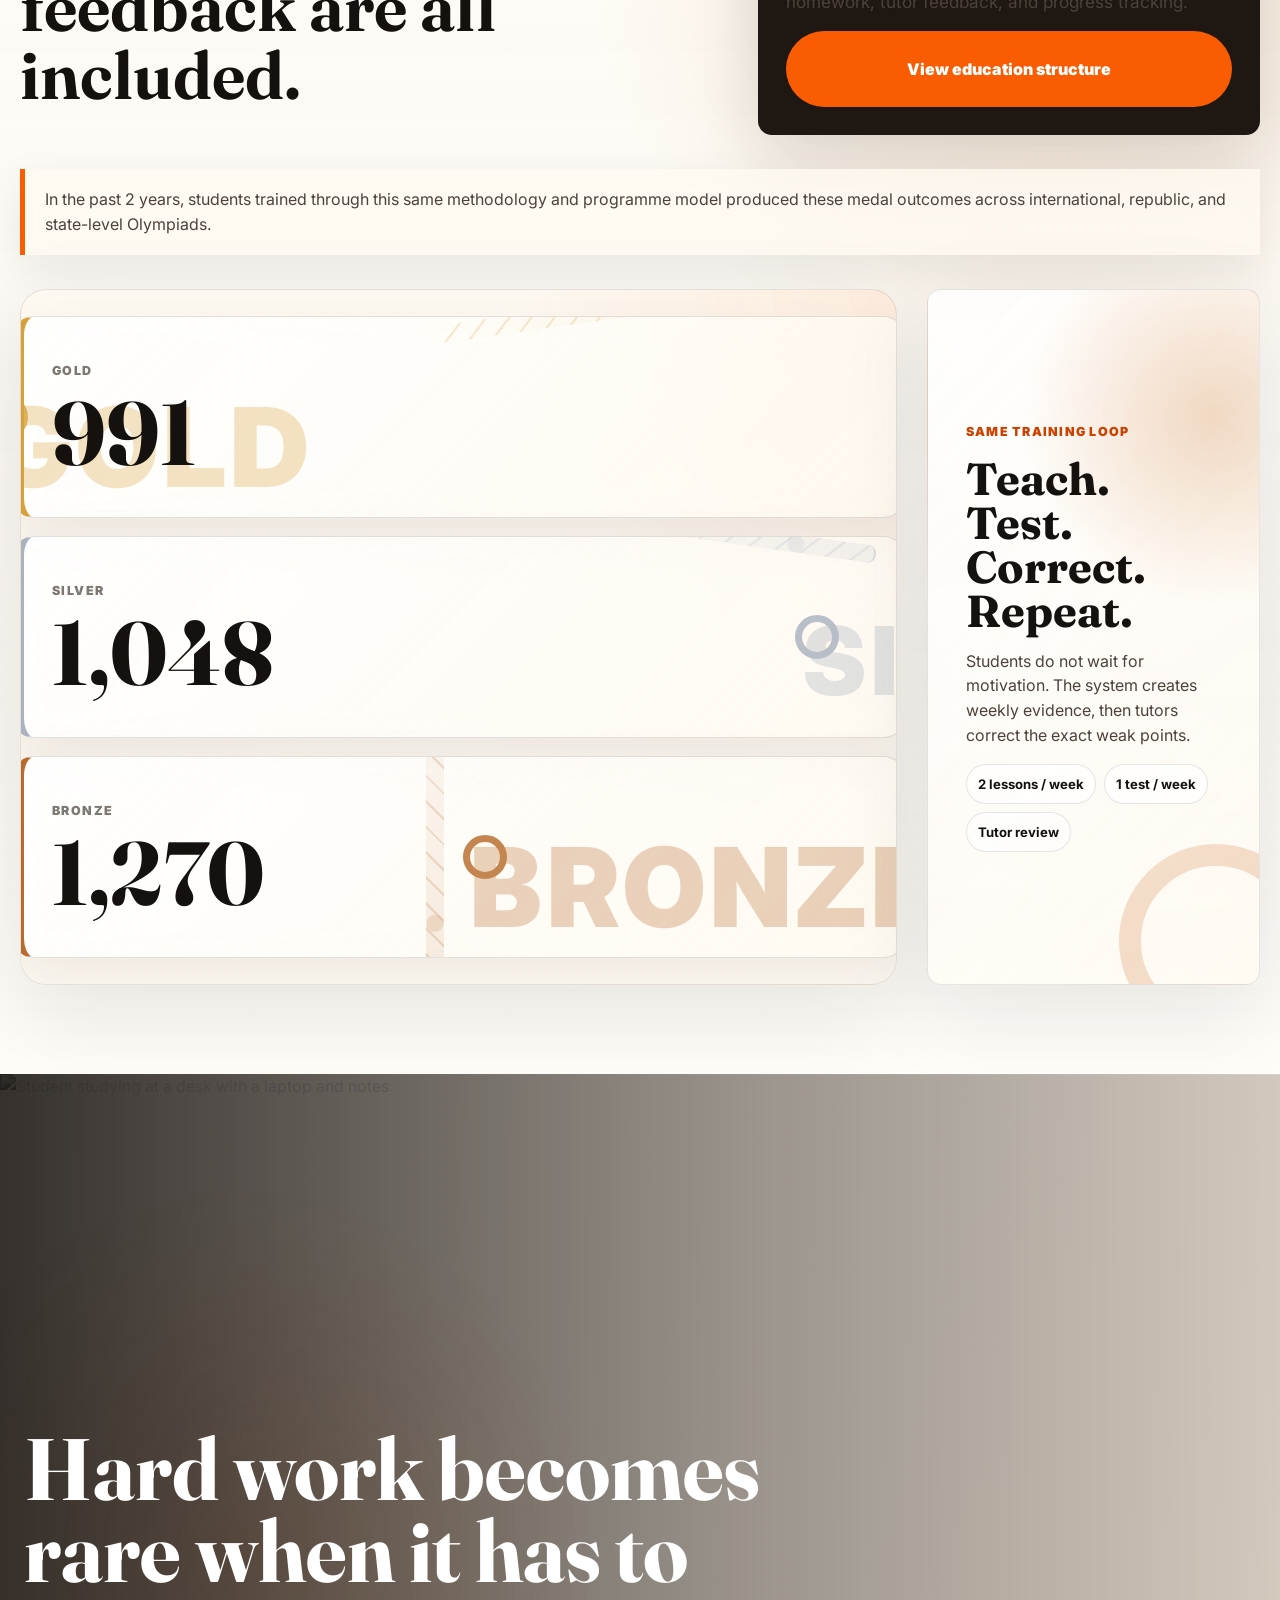
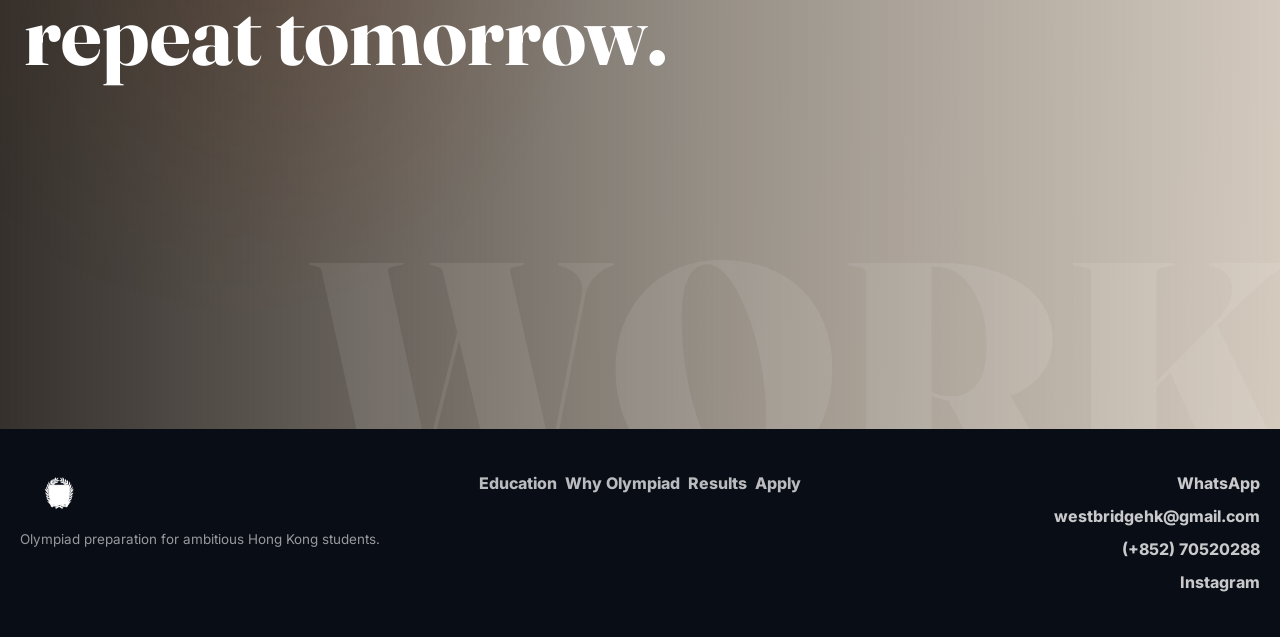
==== commit 4ccf2fab: "Polish medal and proof sections" ====
--- a/index.html
+++ b/index.html
@@ -5,7 +5,7 @@
     <meta name="viewport" content="width=device-width, initial-scale=1">
     <title>WestBridge Olympiad Academy Hong Kong</title>
     <meta name="description" content="WestBridge Olympiad Academy prepares Hong Kong students for mathematics, physics, chemistry, biology, informatics, and geography Olympiads.">
-    <link rel="stylesheet" href="styles.css?v=37">
+    <link rel="stylesheet" href="styles.css?v=40">
   </head>
   <body>
     <header class="site-header">
@@ -168,10 +168,6 @@
         <div class="split">
           <div>
             <h2>Lessons, tests, homework, and tutor feedback are all included.</h2>
-            <p class="programme-copy">
-              This is the structure behind the results: clear teaching, weekly pressure, homework correction, and tutor
-              feedback repeated until the student can perform under real Olympiad conditions.
-            </p>
           </div>
           <div class="price-panel">
             <span>Typical monthly programme</span>
--- a/styles.css
+++ b/styles.css
@@ -4059,6 +4059,547 @@
   }
 }
 
+/* Latest requested polish: keep this final so the visible sections win. */
+.programme-results .medal-column .result-channel {
+  isolation: isolate;
+}
+
+.programme-results .medal-column .result-channel::after {
+  z-index: 0;
+  right: clamp(34px, 7vw, 126px);
+  max-width: none;
+  overflow: visible;
+  color: color-mix(in srgb, var(--channel), transparent 64%);
+  font-size: clamp(4.2rem, 8.6vw, 9rem);
+  line-height: 0.82;
+  opacity: 0.82;
+}
+
+.programme-results .medal-column .result-silver::after {
+  right: clamp(26px, 5vw, 88px);
+  color: color-mix(in srgb, var(--channel), transparent 58%);
+  font-size: clamp(3.6rem, 7.4vw, 7.5rem);
+}
+
+.programme-results .medal-column .result-channel > * {
+  position: relative;
+  z-index: 2;
+}
+
+.university-proof .university-name-field span {
+  display: grid;
+  place-items: center;
+  min-height: 100%;
+  padding: 16px;
+  text-align: center;
+  line-height: 0.9;
+}
+
+.university-proof .university-name-field span:nth-child(8) {
+  font-size: clamp(1.55rem, 3.15vw, 3.6rem);
+}
+
+.why-proof-section {
+  background:
+    linear-gradient(120deg, rgba(255, 255, 255, 0.74), transparent 42%),
+    linear-gradient(180deg, #fffaf1 0%, #f8efe1 100%);
+}
+
+.why-proof-section .why-proof-intro {
+  max-width: 1080px;
+  margin-inline: auto;
+  text-align: center;
+}
+
+.proof-columns {
+  align-items: stretch;
+}
+
+.proof-columns .file-row {
+  min-height: clamp(310px, 28vw, 420px);
+  padding: clamp(24px, 3vw, 36px);
+  background:
+    linear-gradient(155deg, rgba(255, 255, 255, 0.96), rgba(255, 243, 227, 0.72)),
+    linear-gradient(90deg, rgba(249, 92, 2, 0.14), transparent 36%);
+  border: 1px solid rgba(202, 95, 24, 0.18);
+  border-top: 5px solid rgba(249, 92, 2, 0.72);
+  box-shadow: 0 24px 70px rgba(34, 21, 13, 0.08);
+}
+
+.proof-columns .file-row:nth-child(even) {
+  transform: translateY(26px);
+}
+
+.proof-columns .file-row::before {
+  color: rgba(249, 92, 2, 0.1);
+}
+
+.proof-columns .file-row::after {
+  inset: auto -34px -42px auto;
+  width: 150px;
+  height: 150px;
+  border-color: rgba(249, 92, 2, 0.12);
+  border-radius: 36px;
+  transform: rotate(-14deg);
+}
+
+.proof-columns .file-row strong {
+  color: #c74700;
+}
+
+.staircase blockquote {
+  max-width: 760px;
+  font-size: clamp(3.1rem, 6vw, 6.6rem);
+  line-height: 0.88;
+}
+
+.results-hero .hero-grid {
+  display: grid;
+  grid-template-columns: minmax(0, 0.9fr) minmax(280px, 0.7fr);
+  gap: clamp(36px, 7vw, 120px);
+  align-items: center;
+}
+
+.results-medal-scene {
+  position: relative;
+  justify-self: center;
+  width: min(390px, 34vw);
+  min-width: 250px;
+  aspect-ratio: 0.78;
+  filter:
+    drop-shadow(0 0 18px rgba(255, 185, 74, 0.22))
+    drop-shadow(0 34px 58px rgba(0, 0, 0, 0.34));
+}
+
+.results-medal-scene::before {
+  content: "";
+  position: absolute;
+  inset: -20% -30%;
+  background:
+    linear-gradient(128deg, rgba(249, 92, 2, 0.5), rgba(255, 182, 76, 0.2) 38%, transparent 72%),
+    linear-gradient(36deg, transparent 10%, rgba(255, 255, 255, 0.18), transparent 44%);
+  clip-path: polygon(9% 20%, 78% 0, 100% 68%, 36% 100%, 0 70%);
+  filter: blur(16px);
+}
+
+.hero-medal-ribbon {
+  position: absolute;
+  left: 50%;
+  top: 0;
+  width: 56%;
+  height: 56%;
+  transform: translateX(-50%);
+  background:
+    linear-gradient(104deg, transparent 0 22%, rgba(255, 255, 255, 0.86) 23% 32%, transparent 33%),
+    linear-gradient(76deg, transparent 0 58%, rgba(255, 255, 255, 0.88) 59% 68%, transparent 69%),
+    linear-gradient(135deg, #ff5c02, #8c2a08);
+  clip-path: polygon(20% 0, 80% 0, 66% 58%, 88% 100%, 50% 80%, 12% 100%, 34% 58%);
+  box-shadow: inset 0 -18px 0 rgba(21, 17, 14, 0.7);
+}
+
+.hero-medal {
+  position: absolute;
+  left: 50%;
+  bottom: 0;
+  display: grid;
+  place-items: center;
+  width: 64%;
+  aspect-ratio: 1;
+  transform: translateX(-50%);
+  color: rgba(99, 46, 0, 0.86);
+  background:
+    radial-gradient(circle at 35% 28%, rgba(255, 255, 255, 0.9), transparent 16%),
+    radial-gradient(circle at 50% 50%, #ffd86a 0 36%, #dc970a 37% 64%, #a95d05 65% 100%);
+  border: 12px solid #ffd978;
+  border-radius: 50%;
+  box-shadow:
+    0 0 46px rgba(255, 184, 62, 0.38),
+    inset 0 0 0 8px rgba(133, 78, 5, 0.35);
+  font-family: var(--display);
+  font-size: clamp(3rem, 8vw, 6.5rem);
+  font-weight: 900;
+}
+
+@media (max-width: 880px) {
+  .results-hero .hero-grid {
+    grid-template-columns: 1fr;
+  }
+
+  .results-medal-scene {
+    width: min(300px, 72vw);
+  }
+
+  .proof-columns .file-row:nth-child(even) {
+    transform: none;
+  }
+}
+
+/* Latest requested polish: keep this final so the visible sections win. */
+.programme-results .medal-column .result-channel {
+  isolation: isolate;
+}
+
+.programme-results .medal-column .result-channel::after {
+  z-index: 0;
+  right: clamp(34px, 7vw, 126px);
+  max-width: none;
+  overflow: visible;
+  color: color-mix(in srgb, var(--channel), transparent 64%);
+  font-size: clamp(4.2rem, 8.6vw, 9rem);
+  line-height: 0.82;
+  opacity: 0.82;
+}
+
+.programme-results .medal-column .result-silver::after {
+  right: clamp(26px, 5vw, 88px);
+  color: color-mix(in srgb, var(--channel), transparent 58%);
+  font-size: clamp(3.6rem, 7.4vw, 7.5rem);
+}
+
+.programme-results .medal-column .result-channel > * {
+  position: relative;
+  z-index: 2;
+}
+
+.university-proof .university-name-field span {
+  display: grid;
+  place-items: center;
+  min-height: 100%;
+  padding: 16px;
+  text-align: center;
+  line-height: 0.9;
+}
+
+.university-proof .university-name-field span:nth-child(8) {
+  font-size: clamp(1.55rem, 3.15vw, 3.6rem);
+}
+
+.why-proof-section {
+  background:
+    linear-gradient(120deg, rgba(255, 255, 255, 0.74), transparent 42%),
+    linear-gradient(180deg, #fffaf1 0%, #f8efe1 100%);
+}
+
+.why-proof-section .why-proof-intro {
+  max-width: 1080px;
+  margin-inline: auto;
+  text-align: center;
+}
+
+.proof-columns {
+  align-items: stretch;
+}
+
+.proof-columns .file-row {
+  min-height: clamp(310px, 28vw, 420px);
+  padding: clamp(24px, 3vw, 36px);
+  background:
+    linear-gradient(155deg, rgba(255, 255, 255, 0.96), rgba(255, 243, 227, 0.72)),
+    linear-gradient(90deg, rgba(249, 92, 2, 0.14), transparent 36%);
+  border: 1px solid rgba(202, 95, 24, 0.18);
+  border-top: 5px solid rgba(249, 92, 2, 0.72);
+  box-shadow: 0 24px 70px rgba(34, 21, 13, 0.08);
+}
+
+.proof-columns .file-row:nth-child(even) {
+  transform: translateY(26px);
+}
+
+.proof-columns .file-row::before {
+  color: rgba(249, 92, 2, 0.1);
+}
+
+.proof-columns .file-row::after {
+  inset: auto -34px -42px auto;
+  width: 150px;
+  height: 150px;
+  border-color: rgba(249, 92, 2, 0.12);
+  border-radius: 36px;
+  transform: rotate(-14deg);
+}
+
+.proof-columns .file-row strong {
+  color: #c74700;
+}
+
+.staircase blockquote {
+  max-width: 760px;
+  font-size: clamp(3.1rem, 6vw, 6.6rem);
+  line-height: 0.88;
+}
+
+.results-hero .hero-grid {
+  display: grid;
+  grid-template-columns: minmax(0, 0.9fr) minmax(280px, 0.7fr);
+  gap: clamp(36px, 7vw, 120px);
+  align-items: center;
+}
+
+.results-medal-scene {
+  position: relative;
+  justify-self: center;
+  width: min(390px, 34vw);
+  min-width: 250px;
+  aspect-ratio: 0.78;
+  filter:
+    drop-shadow(0 0 18px rgba(255, 185, 74, 0.22))
+    drop-shadow(0 34px 58px rgba(0, 0, 0, 0.34));
+}
+
+.results-medal-scene::before {
+  content: "";
+  position: absolute;
+  inset: -20% -30%;
+  background:
+    linear-gradient(128deg, rgba(249, 92, 2, 0.5), rgba(255, 182, 76, 0.2) 38%, transparent 72%),
+    linear-gradient(36deg, transparent 10%, rgba(255, 255, 255, 0.18), transparent 44%);
+  clip-path: polygon(9% 20%, 78% 0, 100% 68%, 36% 100%, 0 70%);
+  filter: blur(16px);
+}
+
+.hero-medal-ribbon {
+  position: absolute;
+  left: 50%;
+  top: 0;
+  width: 56%;
+  height: 56%;
+  transform: translateX(-50%);
+  background:
+    linear-gradient(104deg, transparent 0 22%, rgba(255, 255, 255, 0.86) 23% 32%, transparent 33%),
+    linear-gradient(76deg, transparent 0 58%, rgba(255, 255, 255, 0.88) 59% 68%, transparent 69%),
+    linear-gradient(135deg, #ff5c02, #8c2a08);
+  clip-path: polygon(20% 0, 80% 0, 66% 58%, 88% 100%, 50% 80%, 12% 100%, 34% 58%);
+  box-shadow: inset 0 -18px 0 rgba(21, 17, 14, 0.7);
+}
+
+.hero-medal {
+  position: absolute;
+  left: 50%;
+  bottom: 0;
+  display: grid;
+  place-items: center;
+  width: 64%;
+  aspect-ratio: 1;
+  transform: translateX(-50%);
+  color: rgba(99, 46, 0, 0.86);
+  background:
+    radial-gradient(circle at 35% 28%, rgba(255, 255, 255, 0.9), transparent 16%),
+    radial-gradient(circle at 50% 50%, #ffd86a 0 36%, #dc970a 37% 64%, #a95d05 65% 100%);
+  border: 12px solid #ffd978;
+  border-radius: 50%;
+  box-shadow:
+    0 0 46px rgba(255, 184, 62, 0.38),
+    inset 0 0 0 8px rgba(133, 78, 5, 0.35);
+  font-family: var(--display);
+  font-size: clamp(3rem, 8vw, 6.5rem);
+  font-weight: 900;
+}
+
+@media (max-width: 880px) {
+  .results-hero .hero-grid {
+    grid-template-columns: 1fr;
+  }
+
+  .results-medal-scene {
+    width: min(300px, 72vw);
+  }
+
+  .proof-columns .file-row:nth-child(even) {
+    transform: none;
+  }
+}
+
+/* Final review overrides: keep these last. */
+.programme-results .medal-column .result-channel::after {
+  right: clamp(34px, 7vw, 132px);
+  max-width: min(52%, 650px);
+  overflow: visible;
+  color: color-mix(in srgb, var(--channel), transparent 58%);
+  font-size: clamp(3.4rem, 7vw, 7.4rem);
+  line-height: 0.82;
+  opacity: 1;
+}
+
+.programme-results .medal-column .result-silver::after {
+  right: clamp(26px, 5.5vw, 118px);
+  max-width: 54%;
+  color: color-mix(in srgb, var(--channel), transparent 56%);
+  font-size: clamp(3.05rem, 6.1vw, 6.45rem);
+}
+
+.programme-results .medal-column .result-channel span {
+  color: rgba(33, 22, 14, 0.66);
+}
+
+.university-proof .university-name-field span {
+  align-content: center;
+  justify-items: center;
+  padding: 14px;
+  overflow: hidden;
+  text-align: center;
+  line-height: 0.92;
+}
+
+.university-proof .university-name-field span:nth-child(8) {
+  font-size: clamp(1.6rem, 3.2vw, 3.7rem);
+}
+
+.why-university-start {
+  padding-bottom: clamp(44px, 7vw, 84px);
+}
+
+.why-proof-section {
+  padding-top: clamp(72px, 9vw, 118px);
+  background:
+    linear-gradient(180deg, rgba(255, 253, 248, 0.98), rgba(255, 245, 232, 0.92)),
+    radial-gradient(circle at 18% 22%, rgba(249, 92, 2, 0.12), transparent 30%);
+}
+
+.why-proof-section .why-proof-intro {
+  max-width: 1100px;
+  margin-inline: auto;
+  text-align: center;
+}
+
+.why-proof-section .why-proof-intro h2 {
+  margin-inline: auto;
+}
+
+.why-proof-section .why-proof-intro p {
+  max-width: 720px;
+  margin: 18px auto 0;
+}
+
+.proof-columns {
+  counter-reset: proof;
+}
+
+.proof-columns .file-row {
+  counter-increment: proof;
+  isolation: isolate;
+  background:
+    linear-gradient(145deg, rgba(255, 255, 255, 0.96), rgba(255, 246, 235, 0.84)),
+    radial-gradient(circle at 22% 18%, rgba(249, 92, 2, 0.12), transparent 28%);
+  box-shadow: 0 28px 82px rgba(21, 17, 14, 0.1);
+}
+
+.proof-columns .file-row::before {
+  content: "0" counter(proof);
+  position: absolute;
+  right: 24px;
+  top: 18px;
+  z-index: -1;
+  color: rgba(249, 92, 2, 0.13);
+  font-family: var(--display);
+  font-size: clamp(4rem, 7vw, 7rem);
+  font-weight: 900;
+  line-height: 1;
+}
+
+.proof-columns .file-row::after {
+  width: 130px;
+  border-color: rgba(249, 92, 2, 0.13);
+  border-radius: 34px;
+  transform: rotate(-12deg);
+}
+
+.proof-columns .file-row strong {
+  max-width: none;
+  margin-bottom: clamp(54px, 7vw, 86px);
+  color: #c74700;
+}
+
+.proof-columns .file-row p {
+  color: rgba(33, 22, 14, 0.72);
+}
+
+.proof-columns .file-row em {
+  color: var(--ink);
+}
+
+.staircase blockquote {
+  max-width: 660px;
+  font-size: clamp(2.6rem, 5.2vw, 5.7rem);
+  line-height: 0.9;
+  letter-spacing: 0;
+}
+
+.results-hero .hero-grid {
+  display: grid;
+  grid-template-columns: minmax(0, 0.92fr) minmax(280px, 0.72fr);
+  gap: clamp(32px, 6vw, 96px);
+  align-items: center;
+}
+
+.results-medal-scene {
+  position: relative;
+  justify-self: center;
+  width: min(390px, 34vw);
+  min-width: 250px;
+  aspect-ratio: 0.78;
+  filter: drop-shadow(0 28px 52px rgba(0, 0, 0, 0.36));
+}
+
+.results-medal-scene::before {
+  content: "";
+  position: absolute;
+  inset: -22% -28%;
+  background:
+    linear-gradient(130deg, rgba(249, 92, 2, 0.46), rgba(255, 183, 77, 0.2) 38%, transparent 70%),
+    linear-gradient(34deg, transparent 12%, rgba(255, 255, 255, 0.16), transparent 42%);
+  clip-path: polygon(8% 18%, 78% 0, 100% 68%, 36% 100%, 0 70%);
+  filter: blur(18px);
+  opacity: 0.95;
+}
+
+.hero-medal-ribbon {
+  position: absolute;
+  left: 50%;
+  top: 0;
+  width: 56%;
+  height: 56%;
+  transform: translateX(-50%);
+  background:
+    linear-gradient(104deg, transparent 0 22%, rgba(255, 255, 255, 0.86) 23% 32%, transparent 33%),
+    linear-gradient(76deg, transparent 0 58%, rgba(255, 255, 255, 0.88) 59% 68%, transparent 69%),
+    linear-gradient(135deg, #ff5c02, #8c2a08);
+  clip-path: polygon(20% 0, 80% 0, 66% 58%, 88% 100%, 50% 80%, 12% 100%, 34% 58%);
+  box-shadow: inset 0 -18px 0 rgba(21, 17, 14, 0.7);
+}
+
+.hero-medal {
+  position: absolute;
+  left: 50%;
+  bottom: 0;
+  display: grid;
+  place-items: center;
+  width: 64%;
+  aspect-ratio: 1;
+  transform: translateX(-50%);
+  color: rgba(99, 46, 0, 0.86);
+  background:
+    radial-gradient(circle at 35% 28%, rgba(255, 255, 255, 0.9), transparent 16%),
+    radial-gradient(circle at 50% 50%, #ffd86a 0 36%, #dc970a 37% 64%, #a95d05 65% 100%);
+  border: 12px solid #ffd978;
+  border-radius: 50%;
+  box-shadow:
+    0 0 46px rgba(255, 184, 62, 0.38),
+    inset 0 0 0 8px rgba(133, 78, 5, 0.35);
+  font-family: var(--display);
+  font-size: clamp(3rem, 8vw, 6.5rem);
+  font-weight: 900;
+}
+
+@media (max-width: 880px) {
+  .results-hero .hero-grid {
+    grid-template-columns: 1fr;
+  }
+
+  .results-medal-scene {
+    width: min(300px, 72vw);
+  }
+}
+
 /* Restored subject cards; the brain selector is saved in the HTML for later. */
 .brain-lab[hidden],
 .brain-lab-saved {
@@ -4515,7 +5056,7 @@
 }
 
 .results-stories .story-quote {
-  padding-bottom: 104px;
+  padding-bottom: 128px;
 }
 
 .results-stories .story-quote::after {
@@ -4536,16 +5077,45 @@
 .story-university {
   position: absolute;
   right: 22px;
-  bottom: 20px;
-  z-index: 1;
+  bottom: -8px;
+  z-index: 0;
   color: color-mix(in srgb, var(--story-accent), #21160e 24%);
   font-family: var(--display);
-  font-size: clamp(2rem, 4vw, 4.1rem);
+  font-size: clamp(1.8rem, 3.5vw, 3.6rem);
   font-weight: 900;
   letter-spacing: 0;
   line-height: 0.9;
-  opacity: 0.68;
+  opacity: 0.46;
   pointer-events: none;
+}
+
+.story-path {
+  position: absolute;
+  right: 24px;
+  bottom: 44px;
+  left: 24px;
+  z-index: 2;
+  display: flex;
+  flex-wrap: wrap;
+  align-items: center;
+  gap: 8px;
+  color: rgba(33, 22, 14, 0.74);
+  font-size: 0.8rem;
+  font-weight: 900;
+  text-transform: uppercase;
+}
+
+.story-path span {
+  padding: 8px 10px;
+  border: 1px solid color-mix(in srgb, var(--story-accent), transparent 72%);
+  border-radius: 999px;
+  background: rgba(255, 255, 255, 0.62);
+}
+
+.story-path i {
+  width: 22px;
+  height: 2px;
+  background: color-mix(in srgb, var(--story-accent), transparent 38%);
 }
 
 @media (max-width: 820px) {
@@ -5026,3 +5596,232 @@
     transform: none;
   }
 }
+
+/* True tail overrides for the latest visual pass. */
+.programme-results .medal-column .result-channel::after {
+  right: clamp(34px, 7vw, 132px);
+  max-width: min(52%, 650px);
+  overflow: visible;
+  color: color-mix(in srgb, var(--channel), transparent 58%);
+  font-size: clamp(3.4rem, 7vw, 7.4rem);
+  line-height: 0.82;
+  opacity: 1;
+}
+
+.programme-results .medal-column .result-silver::after {
+  right: clamp(26px, 5.5vw, 118px);
+  max-width: 54%;
+  color: color-mix(in srgb, var(--channel), transparent 56%);
+  font-size: clamp(3.05rem, 6.1vw, 6.45rem);
+}
+
+.university-proof .university-name-field span {
+  align-content: center;
+  justify-items: center;
+  padding: 14px;
+  overflow: hidden;
+  text-align: center;
+  line-height: 0.92;
+}
+
+.university-proof .university-name-field span:nth-child(8) {
+  font-size: clamp(1.6rem, 3.2vw, 3.7rem);
+}
+
+.why-university-start {
+  padding-bottom: clamp(44px, 7vw, 84px);
+}
+
+.staircase blockquote {
+  max-width: 660px;
+  font-size: clamp(2.6rem, 5.2vw, 5.7rem);
+  line-height: 0.9;
+}
+
+.results-hero .hero-grid {
+  display: grid;
+  grid-template-columns: minmax(0, 0.92fr) minmax(280px, 0.72fr);
+  gap: clamp(32px, 6vw, 96px);
+  align-items: center;
+}
+
+@media (max-width: 880px) {
+  .results-hero .hero-grid {
+    grid-template-columns: 1fr;
+  }
+}
+
+/* Absolute final overrides for the current review pass. */
+.programme-results .medal-column .result-channel {
+  isolation: isolate;
+}
+
+.programme-results .medal-column .result-channel::after {
+  z-index: 0;
+  right: clamp(34px, 7vw, 126px);
+  max-width: none;
+  overflow: visible;
+  color: color-mix(in srgb, var(--channel), transparent 64%);
+  font-size: clamp(4.2rem, 8.6vw, 9rem);
+  line-height: 0.82;
+  opacity: 0.82;
+}
+
+.programme-results .medal-column .result-silver::after {
+  right: clamp(26px, 5vw, 88px);
+  color: color-mix(in srgb, var(--channel), transparent 58%);
+  font-size: clamp(3.6rem, 7.4vw, 7.5rem);
+}
+
+.programme-results .medal-column .result-channel > * {
+  position: relative;
+  z-index: 2;
+}
+
+.university-proof .university-name-field span {
+  display: grid;
+  place-items: center;
+  min-height: 100%;
+  padding: 16px;
+  text-align: center;
+  line-height: 0.9;
+}
+
+.university-proof .university-name-field span:nth-child(8) {
+  font-size: clamp(1.55rem, 3.15vw, 3.6rem);
+}
+
+.why-proof-section {
+  background:
+    linear-gradient(120deg, rgba(255, 255, 255, 0.74), transparent 42%),
+    linear-gradient(180deg, #fffaf1 0%, #f8efe1 100%);
+}
+
+.why-proof-section .why-proof-intro {
+  max-width: 1080px;
+  margin-inline: auto;
+  text-align: center;
+}
+
+.proof-columns {
+  align-items: stretch;
+}
+
+.proof-columns .file-row {
+  min-height: clamp(310px, 28vw, 420px);
+  padding: clamp(24px, 3vw, 36px);
+  background:
+    linear-gradient(155deg, rgba(255, 255, 255, 0.96), rgba(255, 243, 227, 0.72)),
+    linear-gradient(90deg, rgba(249, 92, 2, 0.14), transparent 36%);
+  border: 1px solid rgba(202, 95, 24, 0.18);
+  border-top: 5px solid rgba(249, 92, 2, 0.72);
+  box-shadow: 0 24px 70px rgba(34, 21, 13, 0.08);
+}
+
+.proof-columns .file-row:nth-child(even) {
+  transform: translateY(26px);
+}
+
+.proof-columns .file-row::before {
+  color: rgba(249, 92, 2, 0.1);
+}
+
+.proof-columns .file-row::after {
+  inset: auto -34px -42px auto;
+  width: 150px;
+  height: 150px;
+  border-color: rgba(249, 92, 2, 0.12);
+  border-radius: 36px;
+  transform: rotate(-14deg);
+}
+
+.proof-columns .file-row strong {
+  color: #c74700;
+}
+
+.staircase blockquote {
+  max-width: 760px;
+  font-size: clamp(3.1rem, 6vw, 6.6rem);
+  line-height: 0.88;
+}
+
+.results-hero .hero-grid {
+  display: grid;
+  grid-template-columns: minmax(0, 0.9fr) minmax(280px, 0.7fr);
+  gap: clamp(36px, 7vw, 120px);
+  align-items: center;
+}
+
+.results-medal-scene {
+  position: relative;
+  justify-self: center;
+  width: min(390px, 34vw);
+  min-width: 250px;
+  aspect-ratio: 0.78;
+  filter:
+    drop-shadow(0 0 18px rgba(255, 185, 74, 0.22))
+    drop-shadow(0 34px 58px rgba(0, 0, 0, 0.34));
+}
+
+.results-medal-scene::before {
+  content: "";
+  position: absolute;
+  inset: -20% -30%;
+  background:
+    linear-gradient(128deg, rgba(249, 92, 2, 0.5), rgba(255, 182, 76, 0.2) 38%, transparent 72%),
+    linear-gradient(36deg, transparent 10%, rgba(255, 255, 255, 0.18), transparent 44%);
+  clip-path: polygon(9% 20%, 78% 0, 100% 68%, 36% 100%, 0 70%);
+  filter: blur(16px);
+}
+
+.hero-medal-ribbon {
+  position: absolute;
+  left: 50%;
+  top: 0;
+  width: 56%;
+  height: 56%;
+  transform: translateX(-50%);
+  background:
+    linear-gradient(104deg, transparent 0 22%, rgba(255, 255, 255, 0.86) 23% 32%, transparent 33%),
+    linear-gradient(76deg, transparent 0 58%, rgba(255, 255, 255, 0.88) 59% 68%, transparent 69%),
+    linear-gradient(135deg, #ff5c02, #8c2a08);
+  clip-path: polygon(20% 0, 80% 0, 66% 58%, 88% 100%, 50% 80%, 12% 100%, 34% 58%);
+  box-shadow: inset 0 -18px 0 rgba(21, 17, 14, 0.7);
+}
+
+.hero-medal {
+  position: absolute;
+  left: 50%;
+  bottom: 0;
+  display: grid;
+  place-items: center;
+  width: 64%;
+  aspect-ratio: 1;
+  transform: translateX(-50%);
+  color: rgba(99, 46, 0, 0.86);
+  background:
+    radial-gradient(circle at 35% 28%, rgba(255, 255, 255, 0.9), transparent 16%),
+    radial-gradient(circle at 50% 50%, #ffd86a 0 36%, #dc970a 37% 64%, #a95d05 65% 100%);
+  border: 12px solid #ffd978;
+  border-radius: 50%;
+  box-shadow:
+    0 0 46px rgba(255, 184, 62, 0.38),
+    inset 0 0 0 8px rgba(133, 78, 5, 0.35);
+  font-family: var(--display);
+  font-size: clamp(3rem, 8vw, 6.5rem);
+  font-weight: 900;
+}
+
+@media (max-width: 880px) {
+  .results-hero .hero-grid {
+    grid-template-columns: 1fr;
+  }
+
+  .results-medal-scene {
+    width: min(300px, 72vw);
+  }
+
+  .proof-columns .file-row:nth-child(even) {
+    transform: none;
+  }
+}
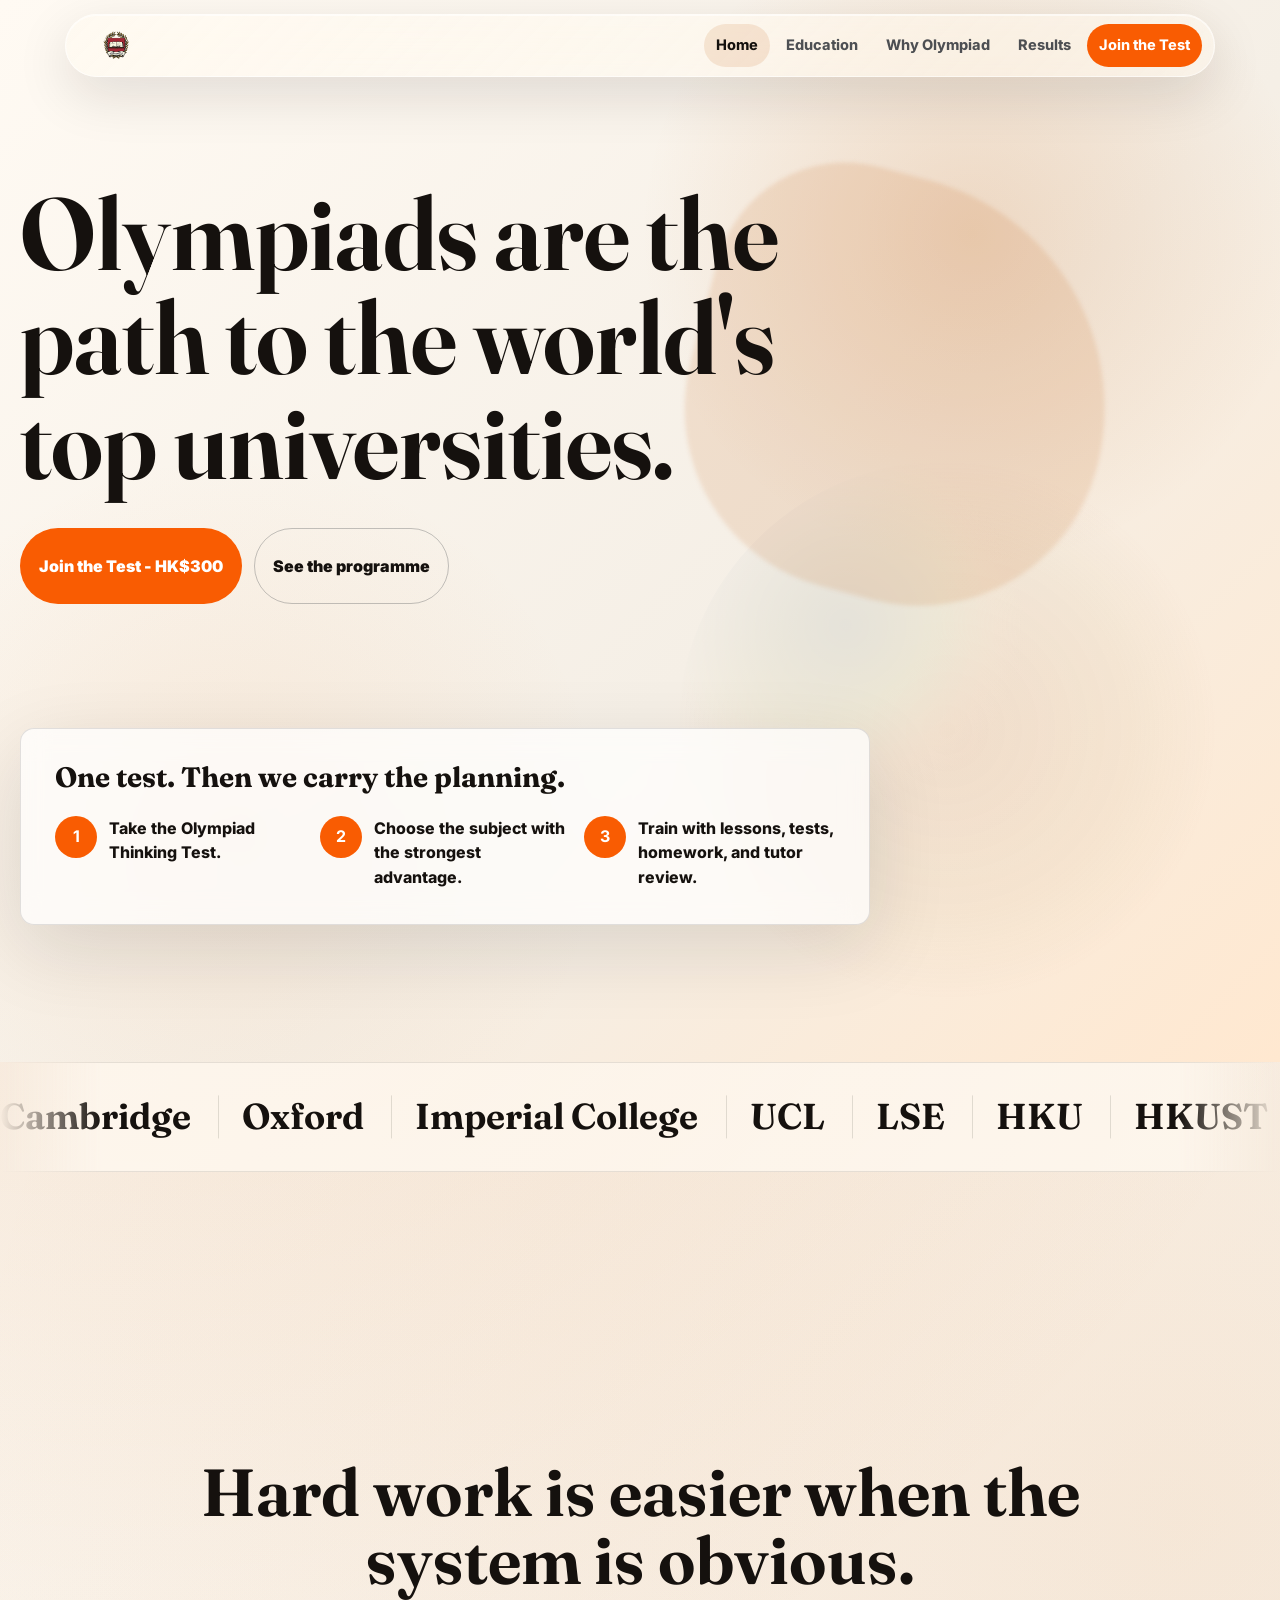
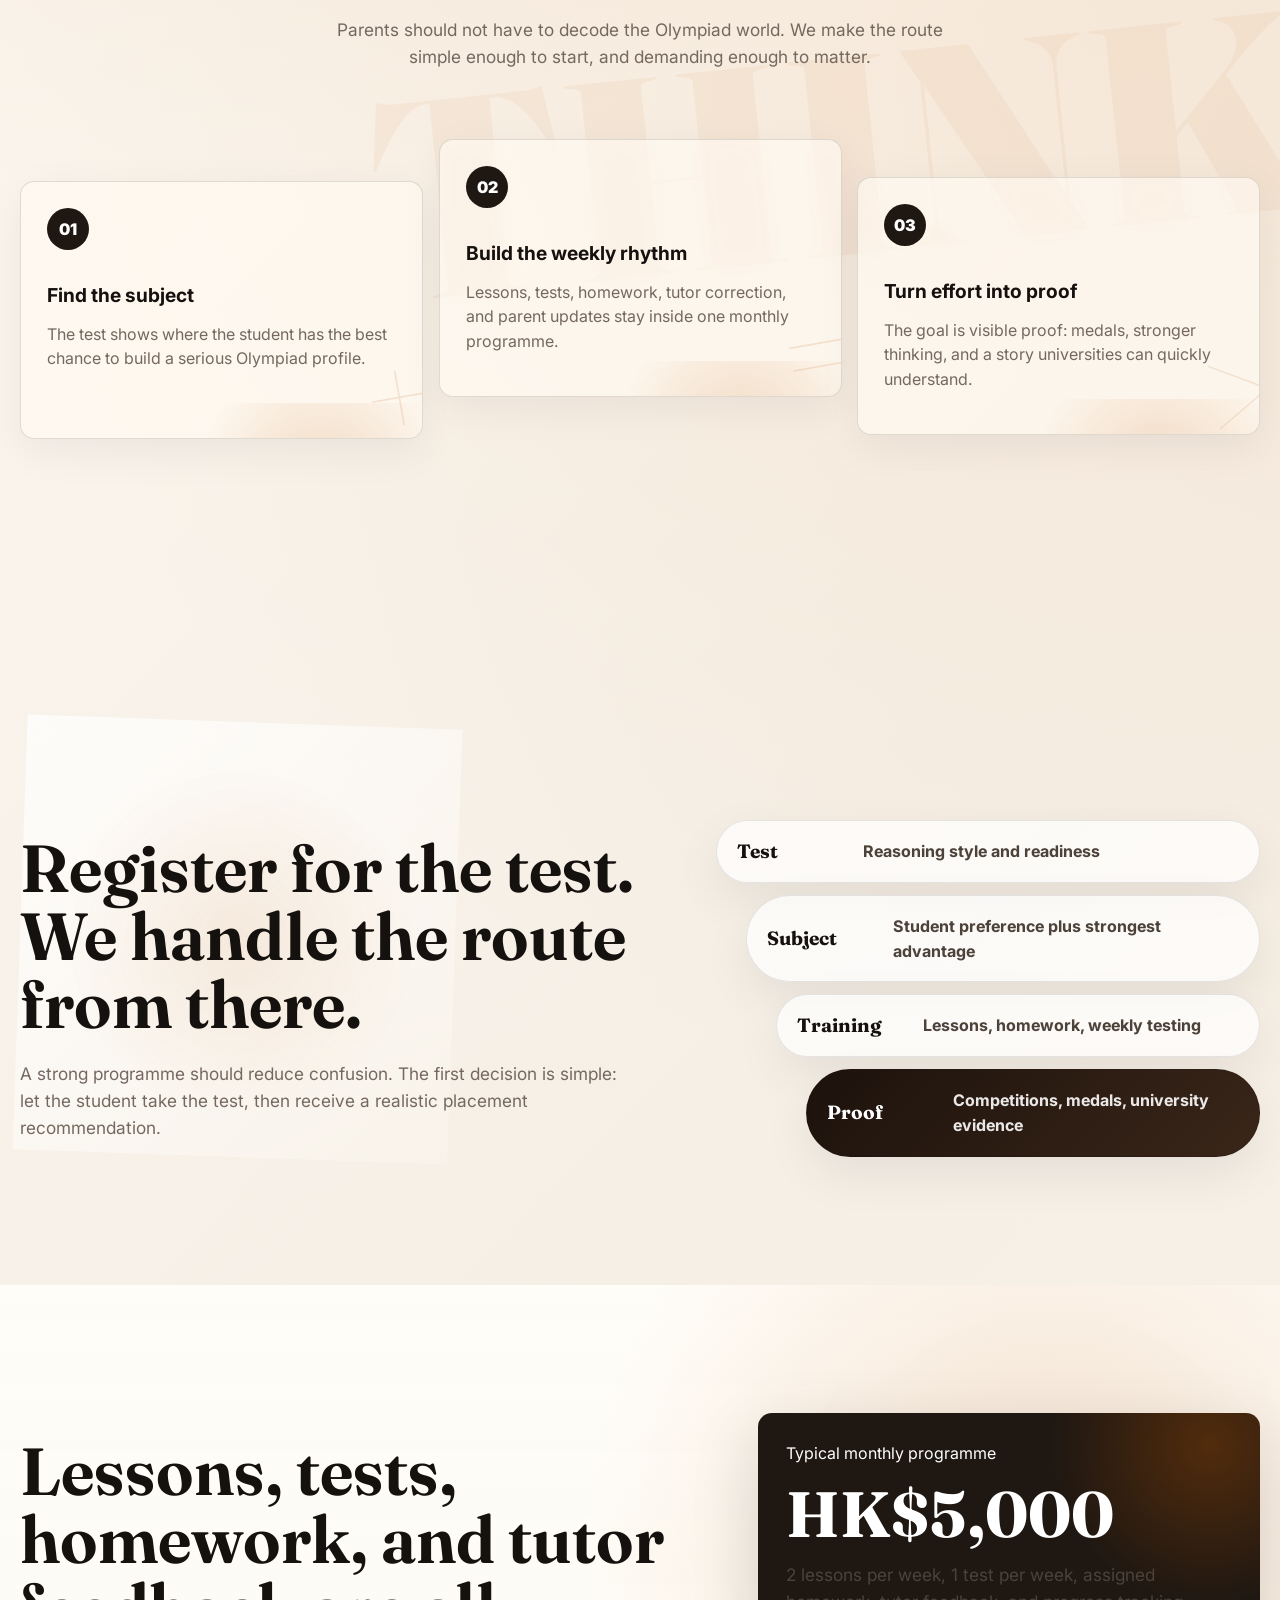
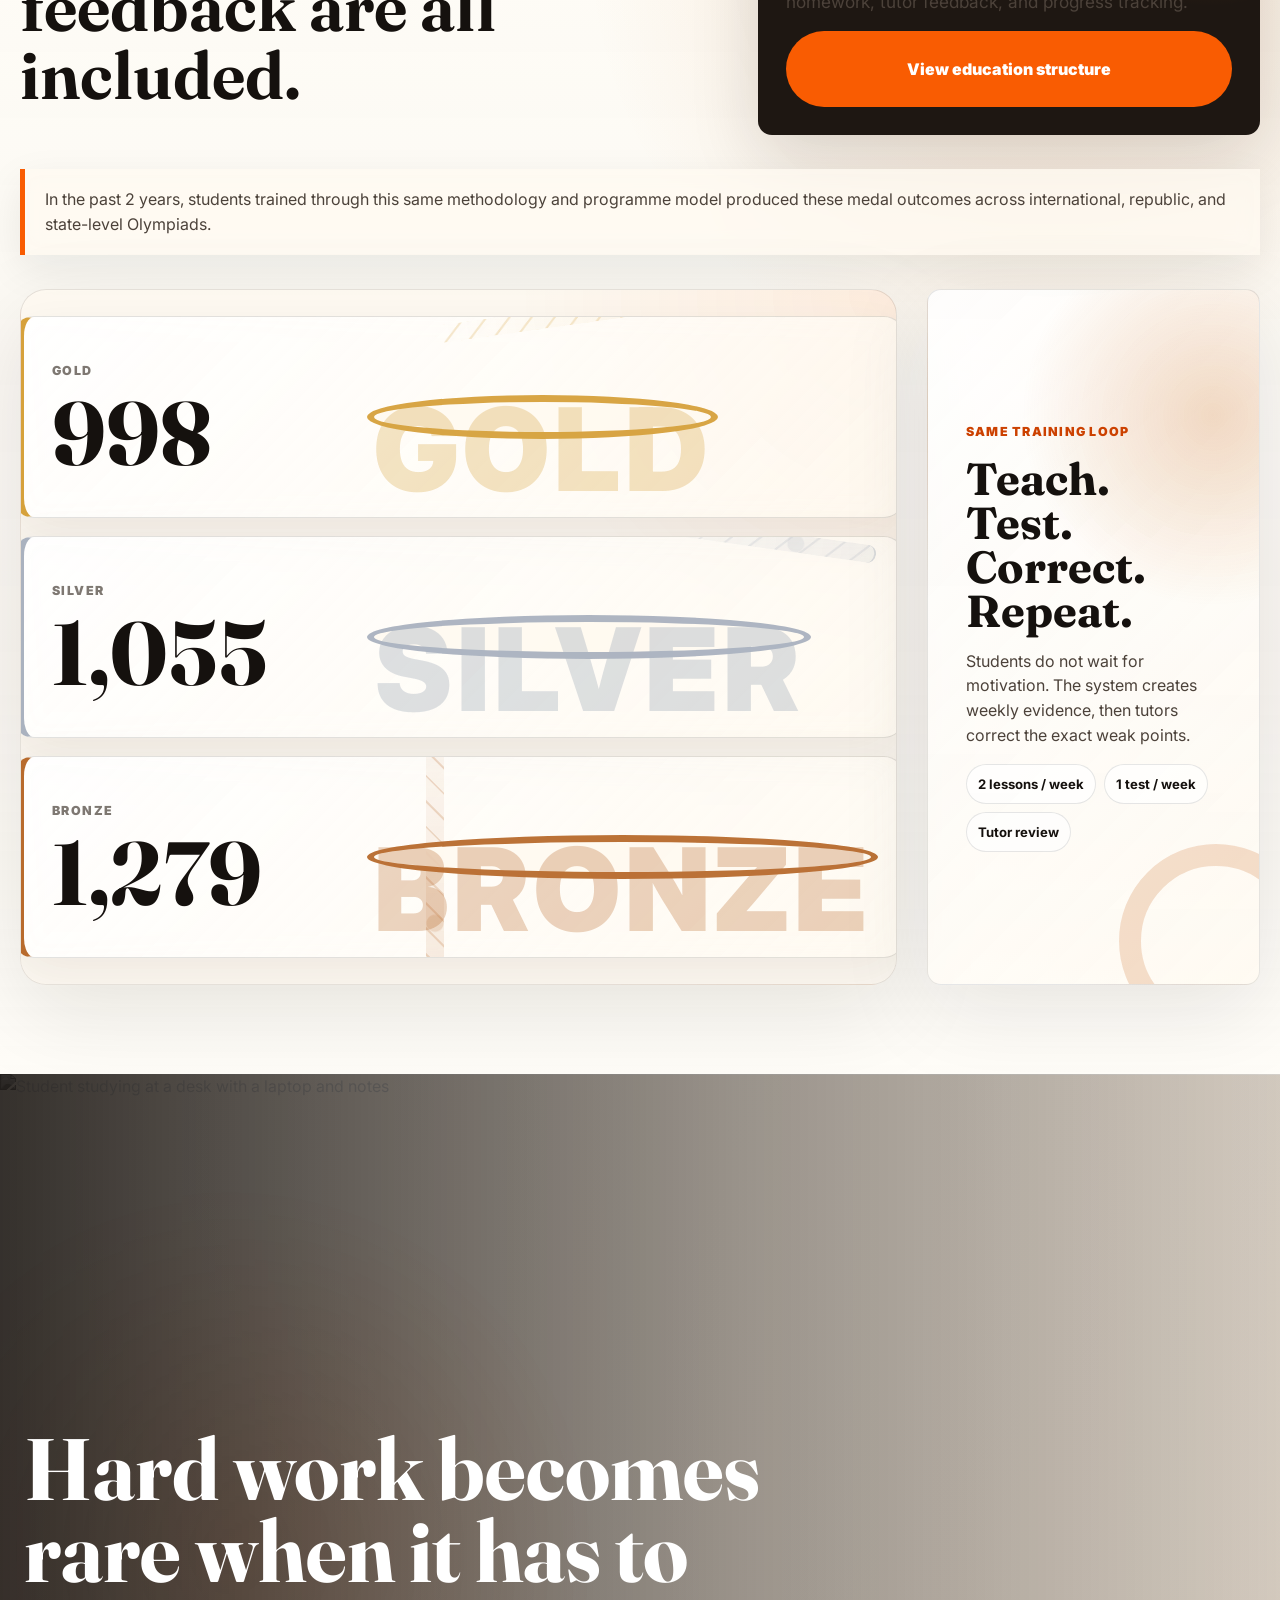
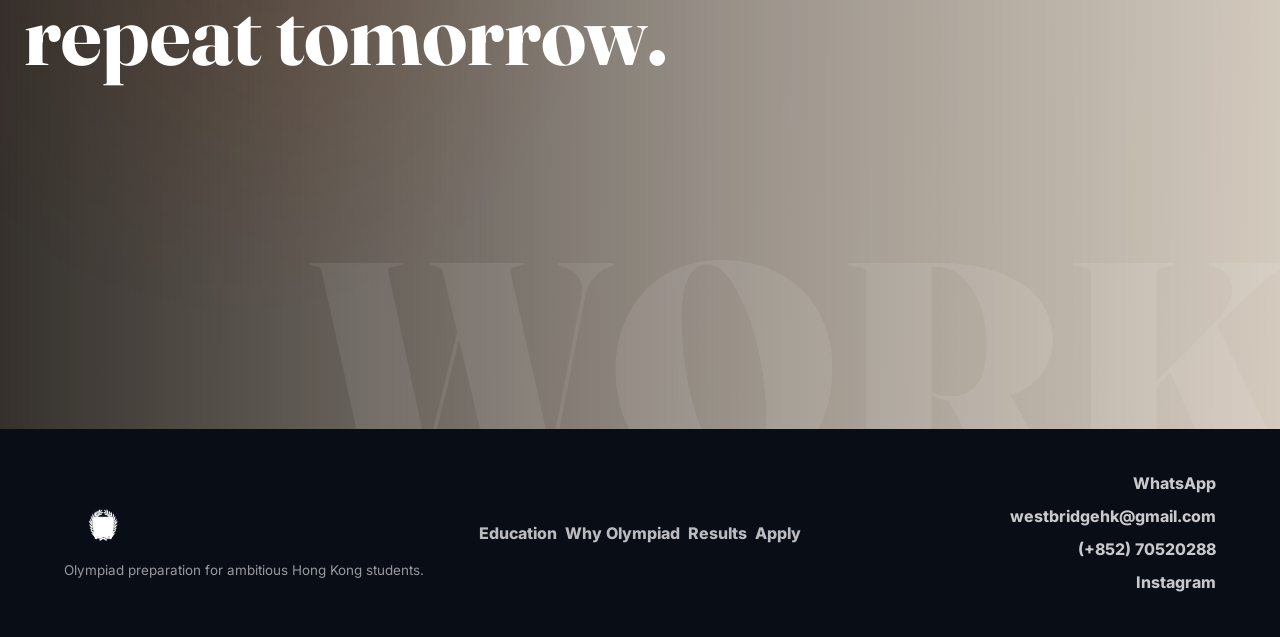
==== commit 4ccde28b: "Fix result cards and medal rows" ====
--- a/index.html
+++ b/index.html
@@ -5,7 +5,7 @@
     <meta name="viewport" content="width=device-width, initial-scale=1">
     <title>WestBridge Olympiad Academy Hong Kong</title>
     <meta name="description" content="WestBridge Olympiad Academy prepares Hong Kong students for mathematics, physics, chemistry, biology, informatics, and geography Olympiads.">
-    <link rel="stylesheet" href="styles.css?v=40">
+    <link rel="stylesheet" href="styles.css?v=42">
   </head>
   <body>
     <header class="site-header">
--- a/styles.css
+++ b/styles.css
@@ -4066,19 +4066,25 @@
 
 .programme-results .medal-column .result-channel::after {
   z-index: 0;
-  right: clamp(34px, 7vw, 126px);
+  left: clamp(300px, 39%, 520px);
+  right: auto;
+  top: 50%;
+  bottom: auto;
+  width: max-content;
   max-width: none;
   overflow: visible;
-  color: color-mix(in srgb, var(--channel), transparent 64%);
-  font-size: clamp(4.2rem, 8.6vw, 9rem);
+  color: color-mix(in srgb, var(--channel), transparent 69%);
+  font-size: clamp(4.8rem, 9vw, 9.4rem);
   line-height: 0.82;
-  opacity: 0.82;
+  opacity: 0.95;
+  transform: translateY(-50%);
 }
 
 .programme-results .medal-column .result-silver::after {
-  right: clamp(26px, 5vw, 88px);
+  left: clamp(300px, 39%, 520px);
+  right: auto;
   color: color-mix(in srgb, var(--channel), transparent 58%);
-  font-size: clamp(3.6rem, 7.4vw, 7.5rem);
+  font-size: clamp(4.8rem, 9vw, 9.4rem);
 }
 
 .programme-results .medal-column .result-channel > * {
@@ -4231,6 +4237,577 @@
 
   .proof-columns .file-row:nth-child(even) {
     transform: none;
+  }
+}
+
+/* Last-mile layout locks for the current review. */
+.programme-results .medal-column .result-gold::after {
+  content: "GOLD";
+}
+
+.programme-results .medal-column .result-silver::after {
+  content: "SILVER";
+}
+
+.programme-results .medal-column .result-bronze::after {
+  content: "BRONZE";
+}
+
+.programme-results .medal-column .result-channel::after {
+  left: clamp(300px, 39%, 520px);
+  right: auto;
+  top: 50%;
+  bottom: auto;
+  display: block;
+  width: max-content;
+  max-width: none;
+  color: color-mix(in srgb, var(--channel), transparent 68%);
+  font-size: clamp(4.8rem, 9vw, 9.4rem);
+  line-height: 0.82;
+  opacity: 0.9;
+  text-transform: uppercase;
+  transform: translateY(-50%);
+}
+
+.programme-results .medal-column .result-channel > * {
+  position: relative;
+  z-index: 2;
+}
+
+.results-stories .story-quote {
+  min-height: clamp(420px, 31vw, 520px);
+  padding: clamp(28px, 3vw, 42px);
+  padding-bottom: 190px;
+}
+
+.results-stories .story-quote blockquote,
+.results-stories .story-quote figcaption {
+  position: relative;
+  z-index: 4;
+}
+
+.results-stories .story-quote blockquote {
+  max-width: 94%;
+  margin-bottom: 24px;
+}
+
+.results-stories .story-quote figcaption {
+  max-width: 82%;
+  margin: 0;
+  line-height: 1.2;
+}
+
+.story-path {
+  left: 28px;
+  right: 28px;
+  bottom: 84px;
+  z-index: 5;
+}
+
+.story-path span {
+  background: rgba(255, 250, 241, 0.9);
+}
+
+.story-university {
+  right: 28px;
+  bottom: 22px;
+  z-index: 1;
+  width: calc(100% - 56px);
+  text-align: right;
+  font-size: clamp(2.6rem, 5vw, 5.8rem);
+  line-height: 0.78;
+  opacity: 0.38;
+}
+
+.site-footer .footer-grid {
+  width: 100%;
+  max-width: none;
+  margin: 0;
+  grid-template-columns: minmax(260px, 1fr) auto minmax(260px, 1fr);
+  align-items: end;
+}
+
+.site-footer .footer-grid > div:first-child {
+  justify-self: start;
+  align-self: end;
+  text-align: left;
+}
+
+.site-footer .footer-grid nav {
+  justify-self: center;
+}
+
+.site-footer .footer-contact {
+  justify-self: end;
+  align-self: end;
+}
+
+/* Current top layer: fixes requested on June 20. */
+.programme-results .medal-column .result-channel::after {
+  left: clamp(300px, 39%, 520px);
+  right: auto !important;
+  top: 50%;
+  bottom: auto;
+  z-index: 0;
+  display: block !important;
+  width: max-content;
+  max-width: none;
+  overflow: visible;
+  color: color-mix(in srgb, var(--channel), transparent 69%);
+  font-size: clamp(4.8rem, 9vw, 9.4rem);
+  letter-spacing: 0.02em;
+  line-height: 0.82;
+  opacity: 0.95;
+  text-transform: uppercase;
+  transform: translateY(-50%);
+}
+
+.programme-results .medal-column .result-gold::after {
+  content: "GOLD";
+}
+
+.programme-results .medal-column .result-silver::after {
+  content: "SILVER";
+}
+
+.programme-results .medal-column .result-bronze::after {
+  content: "BRONZE";
+}
+
+.programme-results .medal-column .result-channel::before {
+  z-index: 0;
+}
+
+.programme-results .medal-column .result-channel > * {
+  position: relative;
+  z-index: 2;
+}
+
+.results-stories .story-quote {
+  min-height: clamp(420px, 31vw, 520px);
+  padding: clamp(28px, 3vw, 42px);
+  padding-bottom: 188px;
+  display: block;
+}
+
+.results-stories .story-quote blockquote {
+  position: relative;
+  z-index: 3;
+  max-width: 94%;
+  margin-bottom: 26px;
+}
+
+.results-stories .story-quote figcaption {
+  position: relative;
+  z-index: 3;
+  max-width: 80%;
+  margin: 0;
+  line-height: 1.2;
+}
+
+.results-stories .story-quote::after {
+  right: 28px;
+  bottom: 98px;
+  z-index: 0;
+  max-width: calc(100% - 58px);
+  color: color-mix(in srgb, var(--story-accent), transparent 88%);
+  font-size: clamp(2rem, 3.35vw, 3.9rem);
+  line-height: 0.9;
+  text-align: right;
+}
+
+.story-path {
+  left: 28px;
+  right: 28px;
+  bottom: 82px;
+  z-index: 4;
+  align-items: center;
+}
+
+.story-path span {
+  background: rgba(255, 250, 241, 0.86);
+}
+
+.story-university {
+  right: 28px;
+  bottom: 22px;
+  z-index: 1;
+  width: calc(100% - 56px);
+  text-align: right;
+  color: color-mix(in srgb, var(--story-accent), #21160e 18%);
+  font-size: clamp(2.6rem, 5vw, 5.8rem);
+  line-height: 0.78;
+  opacity: 0.42;
+}
+
+.site-footer {
+  padding-inline: clamp(24px, 5vw, 72px);
+}
+
+.site-footer .footer-grid {
+  width: 100%;
+  max-width: none;
+  margin: 0;
+  grid-template-columns: minmax(260px, 1fr) auto minmax(260px, 1fr);
+  align-items: end;
+}
+
+.site-footer .footer-grid > div:first-child {
+  justify-self: start;
+  align-self: end;
+  text-align: left;
+}
+
+.site-footer .footer-grid nav {
+  justify-self: center;
+  align-self: center;
+}
+
+.site-footer .footer-contact {
+  justify-self: end;
+  align-self: end;
+}
+
+@media (max-width: 900px) {
+  .programme-results .medal-column .result-channel::after {
+    left: auto;
+    right: 22px !important;
+    top: auto;
+    bottom: 22px;
+    font-size: clamp(2.8rem, 13vw, 5rem);
+    transform: none;
+  }
+
+  .results-stories .story-quote {
+    min-height: 440px;
+    padding-bottom: 178px;
+  }
+
+  .results-stories .story-quote figcaption {
+    max-width: 100%;
+  }
+
+  .site-footer .footer-grid {
+    grid-template-columns: 1fr;
+    align-items: start;
+  }
+
+  .site-footer .footer-grid nav,
+  .site-footer .footer-contact {
+    justify-self: start;
+    text-align: left;
+  }
+}
+
+/* True final correction pass: story cards, medal words, footer placement. */
+.programme-results .medal-column .result-channel::after {
+  left: clamp(300px, 39%, 520px);
+  right: auto;
+  top: 50%;
+  z-index: 0;
+  display: block !important;
+  width: max-content;
+  max-width: none;
+  overflow: visible;
+  color: color-mix(in srgb, var(--channel), transparent 69%);
+  font-size: clamp(4.8rem, 9vw, 9.4rem);
+  letter-spacing: 0.02em;
+  line-height: 0.82;
+  opacity: 0.95;
+  text-transform: uppercase;
+  transform: translateY(-50%);
+}
+
+.programme-results .medal-column .result-gold::after {
+  content: "GOLD";
+}
+
+.programme-results .medal-column .result-silver::after {
+  content: "SILVER";
+}
+
+.programme-results .medal-column .result-bronze::after {
+  content: "BRONZE";
+}
+
+.programme-results .medal-column .result-channel::before {
+  z-index: 0;
+}
+
+.programme-results .medal-column .result-channel > * {
+  position: relative;
+  z-index: 2;
+}
+
+.results-stories .story-quote {
+  min-height: clamp(420px, 31vw, 520px);
+  padding: clamp(28px, 3vw, 42px);
+  padding-bottom: 188px;
+  display: block;
+}
+
+.results-stories .story-quote blockquote {
+  position: relative;
+  z-index: 3;
+  max-width: 94%;
+  margin-bottom: 26px;
+}
+
+.results-stories .story-quote figcaption {
+  position: relative;
+  z-index: 3;
+  max-width: 80%;
+  margin: 0;
+  line-height: 1.2;
+}
+
+.results-stories .story-quote::after {
+  right: 28px;
+  bottom: 98px;
+  z-index: 0;
+  max-width: calc(100% - 58px);
+  color: color-mix(in srgb, var(--story-accent), transparent 88%);
+  font-size: clamp(2rem, 3.35vw, 3.9rem);
+  line-height: 0.9;
+  text-align: right;
+}
+
+.story-path {
+  left: 28px;
+  right: 28px;
+  bottom: 82px;
+  z-index: 4;
+  align-items: center;
+}
+
+.story-path span {
+  background: rgba(255, 250, 241, 0.86);
+}
+
+.story-university {
+  right: 28px;
+  bottom: 22px;
+  z-index: 1;
+  width: calc(100% - 56px);
+  text-align: right;
+  color: color-mix(in srgb, var(--story-accent), #21160e 18%);
+  font-size: clamp(2.6rem, 5vw, 5.8rem);
+  line-height: 0.78;
+  opacity: 0.42;
+}
+
+.site-footer {
+  padding-inline: clamp(24px, 5vw, 72px);
+}
+
+.site-footer .footer-grid {
+  width: 100%;
+  max-width: none;
+  margin: 0;
+  grid-template-columns: minmax(260px, 1fr) auto minmax(260px, 1fr);
+  align-items: end;
+}
+
+.site-footer .footer-grid > div:first-child {
+  justify-self: start;
+  align-self: end;
+  text-align: left;
+}
+
+.site-footer .footer-grid nav {
+  justify-self: center;
+  align-self: center;
+}
+
+.site-footer .footer-contact {
+  justify-self: end;
+  align-self: end;
+}
+
+@media (max-width: 900px) {
+  .programme-results .medal-column .result-channel::after {
+    left: auto;
+    right: 22px;
+    top: auto;
+    bottom: 22px;
+    font-size: clamp(2.8rem, 13vw, 5rem);
+    transform: none;
+  }
+
+  .results-stories .story-quote {
+    min-height: 440px;
+    padding-bottom: 178px;
+  }
+
+  .results-stories .story-quote figcaption {
+    max-width: 100%;
+  }
+
+  .site-footer .footer-grid {
+    grid-template-columns: 1fr;
+    align-items: start;
+  }
+
+  .site-footer .footer-grid nav,
+  .site-footer .footer-contact {
+    justify-self: start;
+    text-align: left;
+  }
+}
+
+/* Final correction pass: clearer medal rows, story cards, and footer anchoring. */
+.programme-results .medal-column .result-channel::after {
+  left: clamp(300px, 39%, 520px);
+  right: auto;
+  top: 50%;
+  z-index: 0;
+  display: block !important;
+  width: max-content;
+  max-width: none;
+  overflow: visible;
+  color: color-mix(in srgb, var(--channel), transparent 69%);
+  font-size: clamp(4.8rem, 9vw, 9.4rem);
+  letter-spacing: 0.02em;
+  line-height: 0.82;
+  opacity: 0.95;
+  text-transform: uppercase;
+  transform: translateY(-50%);
+}
+
+.programme-results .medal-column .result-gold::after {
+  content: "GOLD";
+}
+
+.programme-results .medal-column .result-silver::after {
+  content: "SILVER";
+}
+
+.programme-results .medal-column .result-bronze::after {
+  content: "BRONZE";
+}
+
+.programme-results .medal-column .result-channel::before {
+  z-index: 0;
+}
+
+.programme-results .medal-column .result-channel > * {
+  position: relative;
+  z-index: 2;
+}
+
+.results-stories .story-quote {
+  min-height: clamp(420px, 31vw, 520px);
+  padding: clamp(28px, 3vw, 42px);
+  padding-bottom: 188px;
+  display: block;
+}
+
+.results-stories .story-quote blockquote {
+  position: relative;
+  z-index: 3;
+  max-width: 94%;
+  margin-bottom: 26px;
+}
+
+.results-stories .story-quote figcaption {
+  position: relative;
+  z-index: 3;
+  max-width: 80%;
+  margin: 0;
+  line-height: 1.2;
+}
+
+.results-stories .story-quote::after {
+  right: 28px;
+  bottom: 98px;
+  z-index: 0;
+  max-width: calc(100% - 58px);
+  color: color-mix(in srgb, var(--story-accent), transparent 88%);
+  font-size: clamp(2rem, 3.35vw, 3.9rem);
+  line-height: 0.9;
+  text-align: right;
+}
+
+.story-path {
+  left: 28px;
+  right: 28px;
+  bottom: 82px;
+  z-index: 4;
+  align-items: center;
+}
+
+.story-path span {
+  background: rgba(255, 250, 241, 0.86);
+}
+
+.story-university {
+  right: 28px;
+  bottom: 22px;
+  z-index: 1;
+  width: calc(100% - 56px);
+  text-align: right;
+  color: color-mix(in srgb, var(--story-accent), #21160e 18%);
+  font-size: clamp(2.6rem, 5vw, 5.8rem);
+  line-height: 0.78;
+  opacity: 0.42;
+}
+
+.site-footer {
+  padding-inline: clamp(24px, 5vw, 72px);
+}
+
+.site-footer .footer-grid {
+  width: 100%;
+  max-width: none;
+  margin: 0;
+  grid-template-columns: minmax(260px, 1fr) auto minmax(260px, 1fr);
+  align-items: end;
+}
+
+.site-footer .footer-grid > div:first-child {
+  justify-self: start;
+  align-self: end;
+  text-align: left;
+}
+
+.site-footer .footer-grid nav {
+  justify-self: center;
+  align-self: center;
+}
+
+.site-footer .footer-contact {
+  justify-self: end;
+  align-self: end;
+}
+
+@media (max-width: 900px) {
+  .programme-results .medal-column .result-channel::after {
+    left: auto;
+    right: 22px;
+    top: auto;
+    bottom: 22px;
+    font-size: clamp(2.8rem, 13vw, 5rem);
+    transform: none;
+  }
+
+  .results-stories .story-quote {
+    min-height: 440px;
+    padding-bottom: 178px;
+  }
+
+  .results-stories .story-quote figcaption {
+    max-width: 100%;
+  }
+
+  .site-footer .footer-grid {
+    grid-template-columns: 1fr;
+    align-items: start;
+  }
+
+  .site-footer .footer-grid nav,
+  .site-footer .footer-contact {
+    justify-self: start;
+    text-align: left;
   }
 }
 
@@ -5658,19 +6235,25 @@
 
 .programme-results .medal-column .result-channel::after {
   z-index: 0;
-  right: clamp(34px, 7vw, 126px);
+  left: clamp(300px, 39%, 520px);
+  right: auto;
+  top: 50%;
+  bottom: auto;
+  width: max-content;
   max-width: none;
   overflow: visible;
-  color: color-mix(in srgb, var(--channel), transparent 64%);
-  font-size: clamp(4.2rem, 8.6vw, 9rem);
+  color: color-mix(in srgb, var(--channel), transparent 69%);
+  font-size: clamp(4.8rem, 9vw, 9.4rem);
   line-height: 0.82;
-  opacity: 0.82;
+  opacity: 0.95;
+  transform: translateY(-50%);
 }
 
 .programme-results .medal-column .result-silver::after {
-  right: clamp(26px, 5vw, 88px);
+  left: clamp(300px, 39%, 520px);
+  right: auto;
   color: color-mix(in srgb, var(--channel), transparent 58%);
-  font-size: clamp(3.6rem, 7.4vw, 7.5rem);
+  font-size: clamp(4.8rem, 9vw, 9.4rem);
 }
 
 .programme-results .medal-column .result-channel > * {
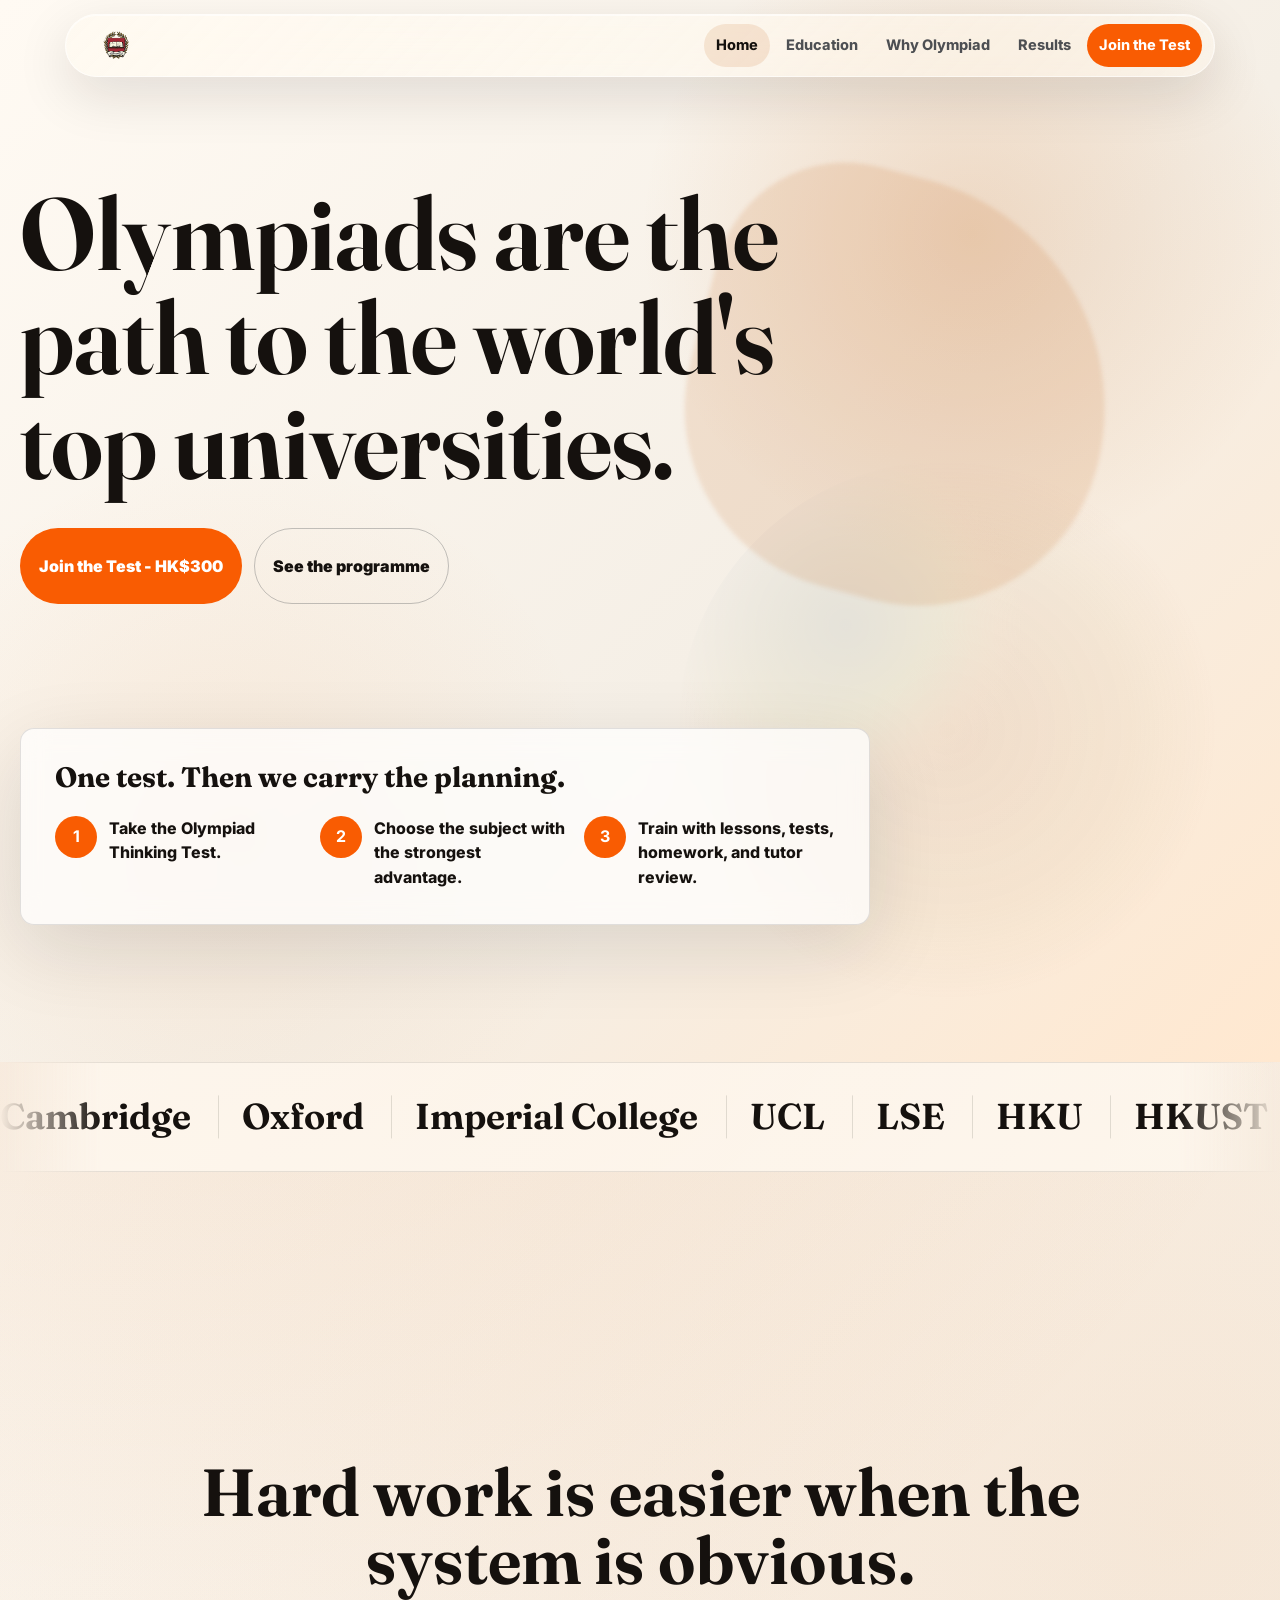
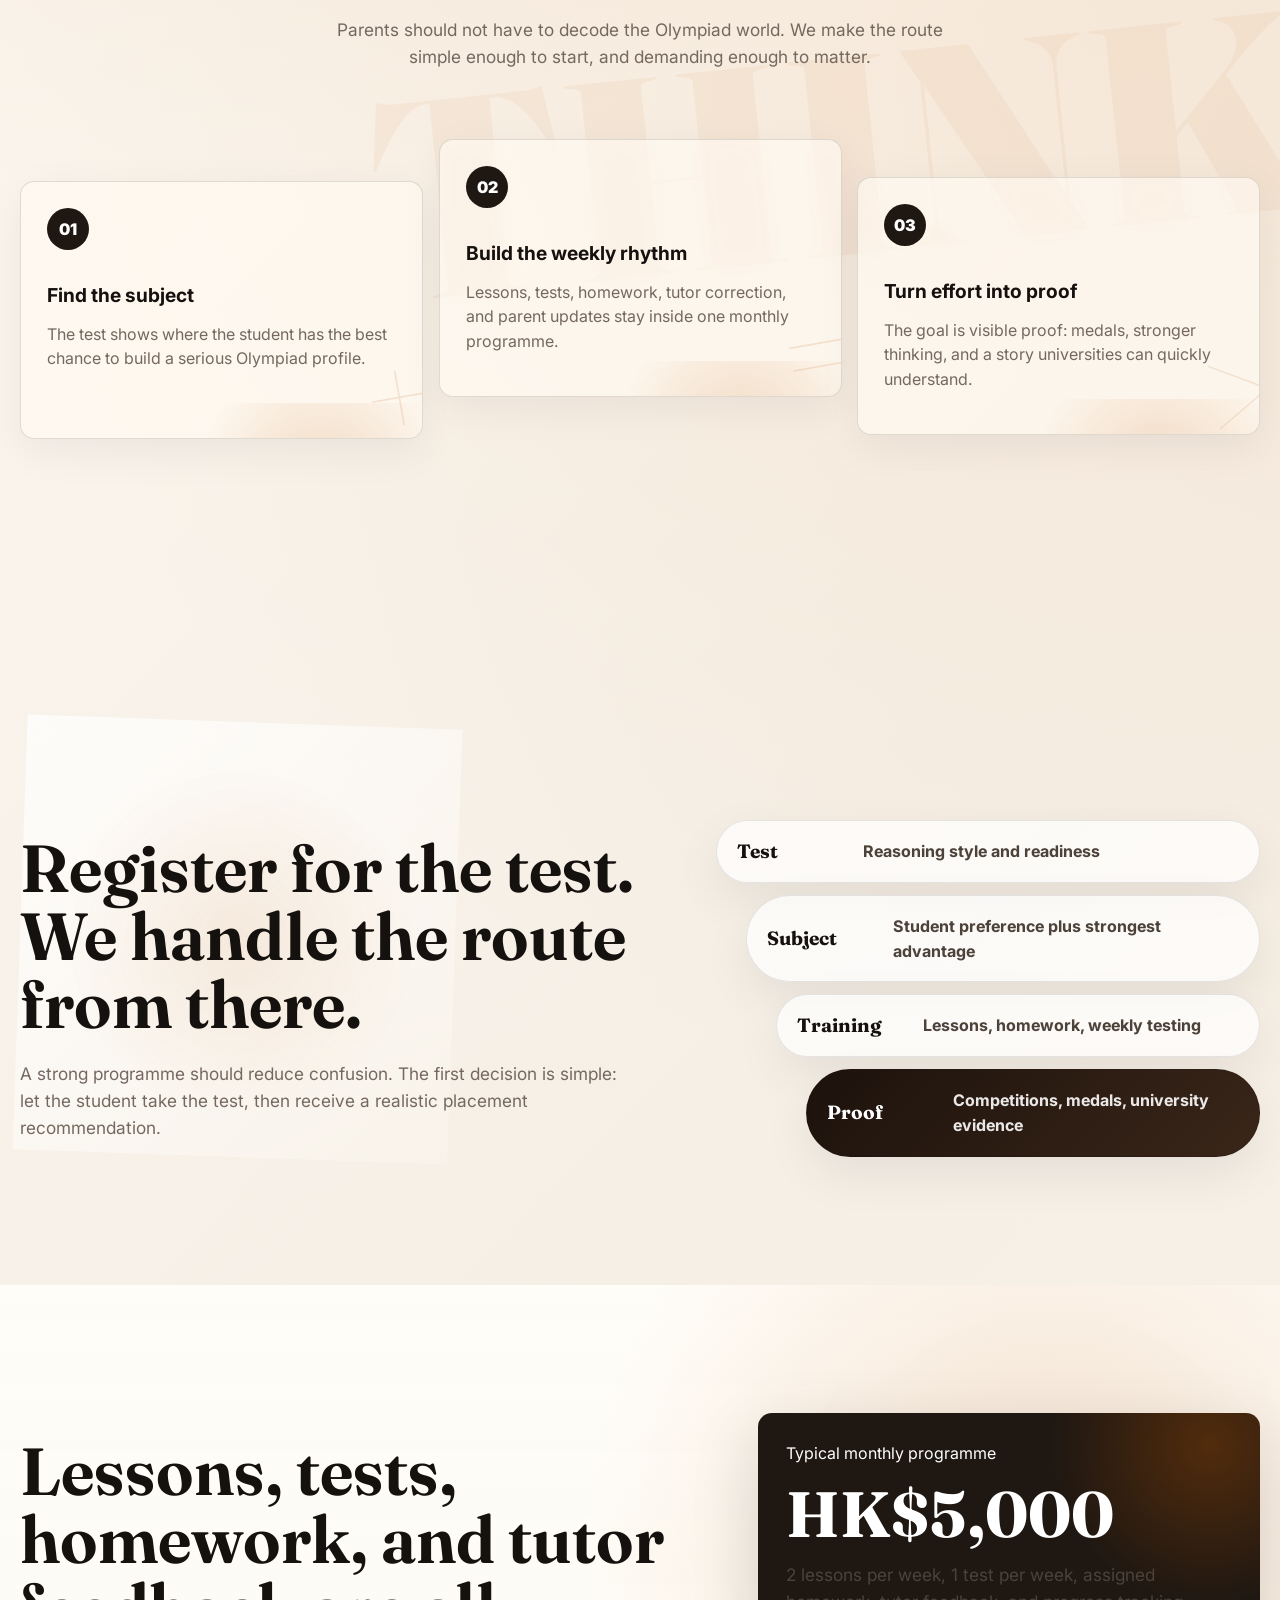
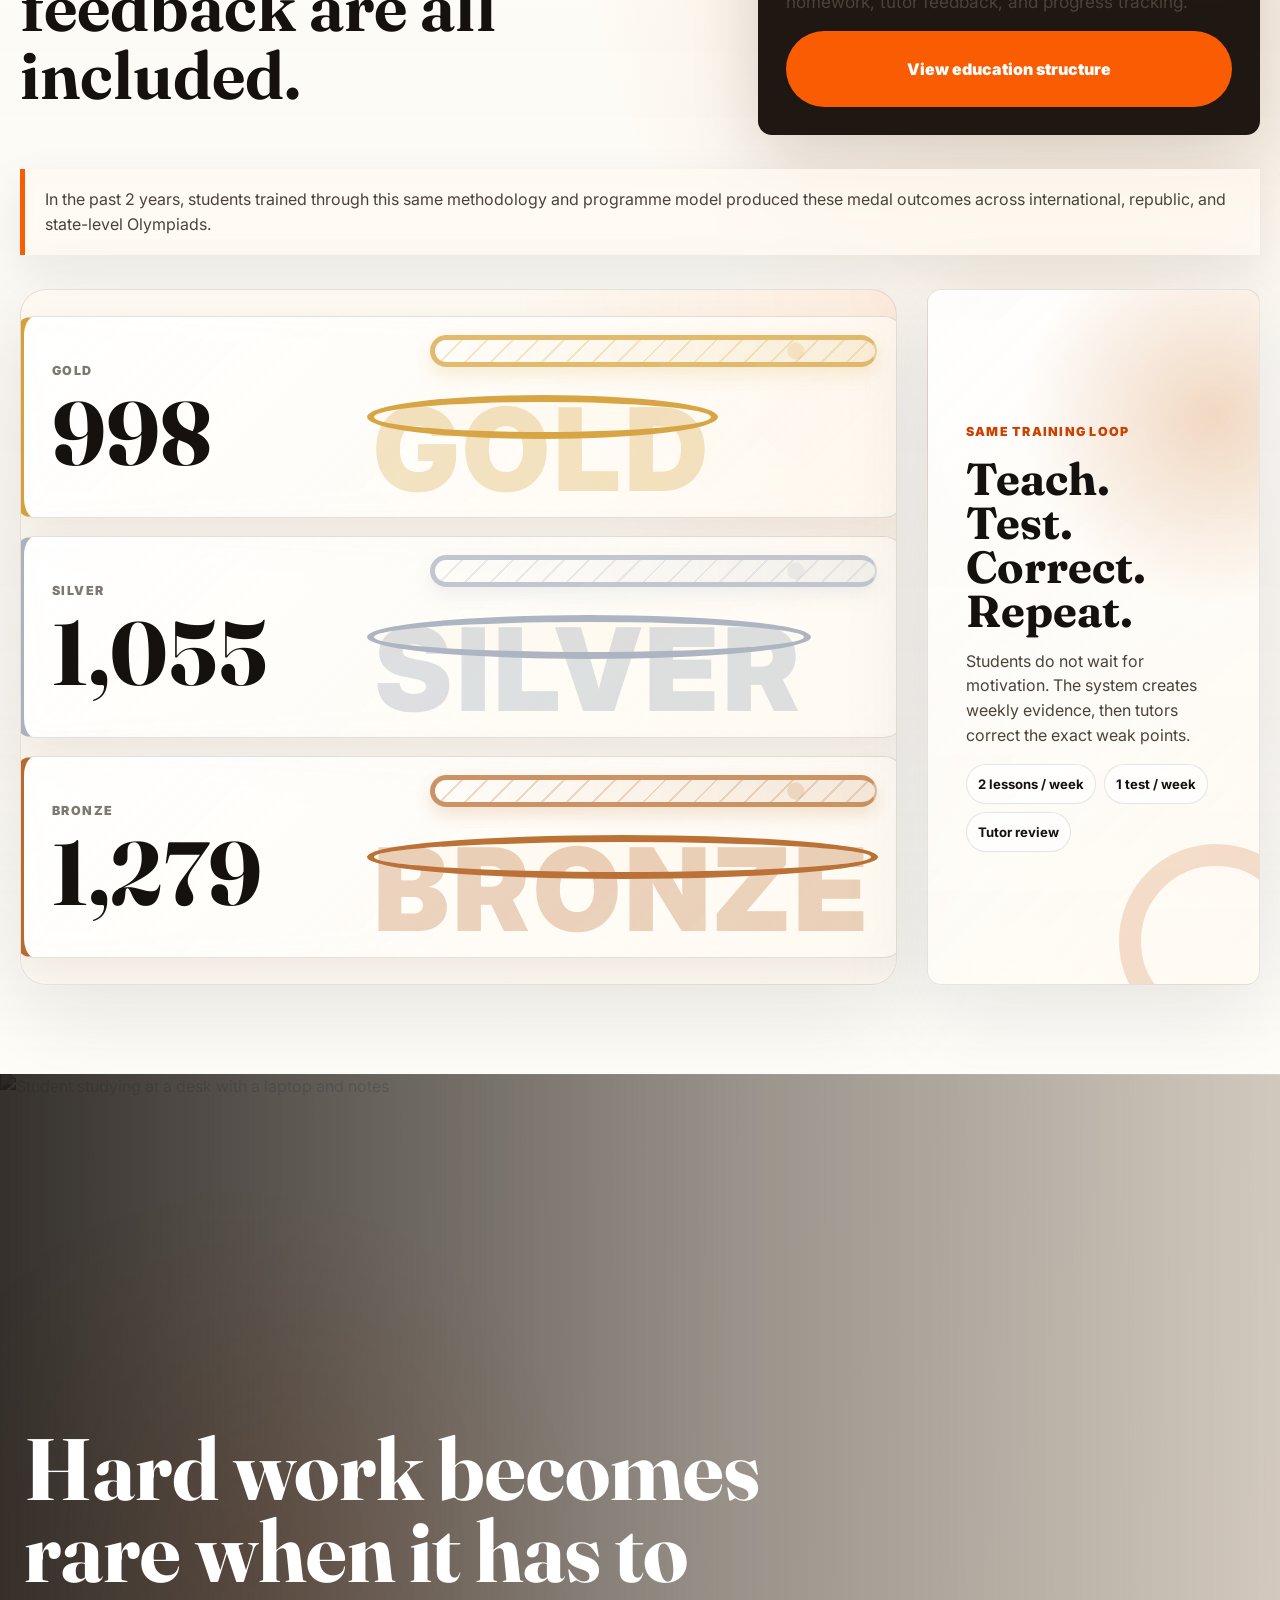
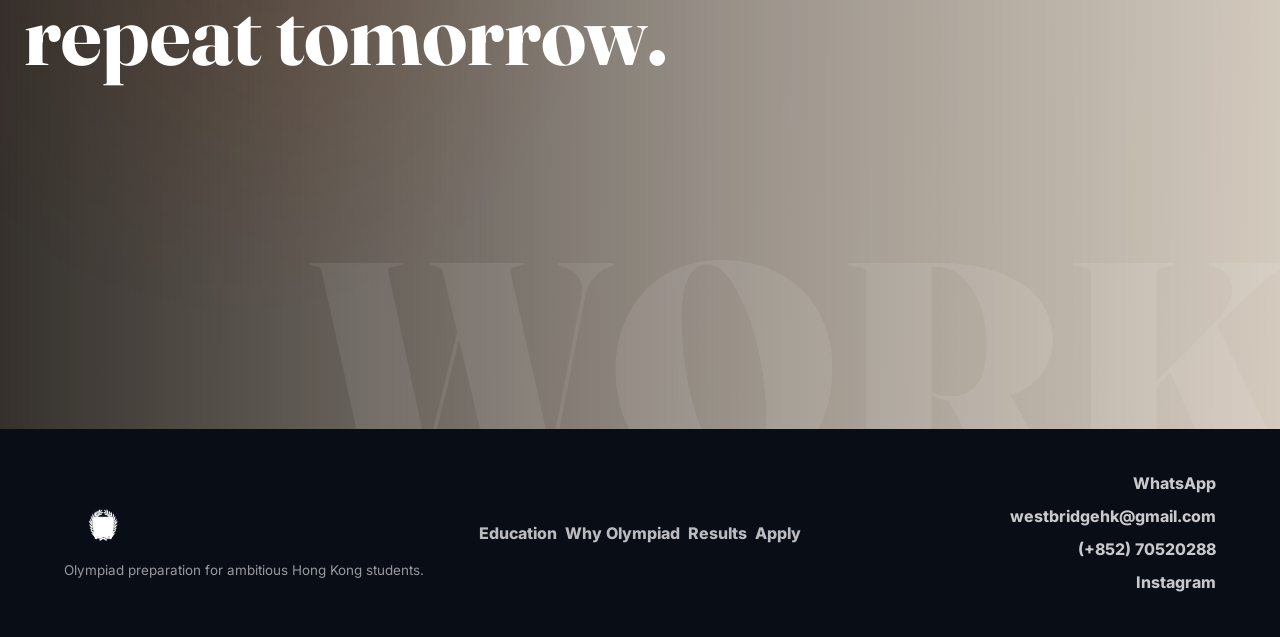
==== commit 5ef59864: "Polish medal rows and result stories" ====
--- a/index.html
+++ b/index.html
@@ -5,7 +5,7 @@
     <meta name="viewport" content="width=device-width, initial-scale=1">
     <title>WestBridge Olympiad Academy Hong Kong</title>
     <meta name="description" content="WestBridge Olympiad Academy prepares Hong Kong students for mathematics, physics, chemistry, biology, informatics, and geography Olympiads.">
-    <link rel="stylesheet" href="styles.css?v=42">
+    <link rel="stylesheet" href="styles.css?v=43">
   </head>
   <body>
     <header class="site-header">
--- a/styles.css
+++ b/styles.css
@@ -4121,6 +4121,116 @@
   align-items: stretch;
 }
 
+/* Final polish: compact medal marks, safer university tiles, and non-overlapping story paths. */
+.programme-results .medal-column .result-channel::before {
+  inset: auto;
+  left: clamp(282px, 36.5%, 475px);
+  top: calc(50% - 48px);
+  width: 22px;
+  height: 22px;
+  border: 5px solid var(--channel);
+  border-radius: 50%;
+  background: rgba(255, 255, 255, 0.58);
+  box-shadow: 0 8px 18px color-mix(in srgb, var(--channel), transparent 74%);
+  opacity: 0.95;
+  transform: none;
+}
+
+.programme-results .medal-column .result-channel::after {
+  left: clamp(320px, 39%, 500px);
+  max-width: calc(100% - 360px);
+  color: color-mix(in srgb, var(--channel), transparent 72%);
+  font-size: clamp(4.25rem, 7.6vw, 8.2rem);
+  letter-spacing: 0;
+  white-space: nowrap;
+}
+
+.programme-results .medal-column .result-silver::after {
+  left: clamp(320px, 39%, 500px);
+  max-width: calc(100% - 360px);
+  font-size: clamp(4.25rem, 7.6vw, 8.2rem);
+}
+
+.why-university-start .university-name-field span:nth-child(3) {
+  font-size: clamp(2.2rem, 3.75vw, 4.6rem);
+}
+
+.results-stories .story-quote {
+  min-height: clamp(430px, 32vw, 540px);
+  padding-bottom: clamp(150px, 11vw, 190px);
+  overflow: hidden;
+}
+
+.results-stories .story-quote blockquote,
+.results-stories .story-quote figcaption {
+  position: relative;
+  z-index: 4;
+}
+
+.results-stories .story-with-path figcaption {
+  max-width: min(96%, 520px);
+}
+
+.story-path {
+  position: absolute;
+  left: clamp(34px, 4vw, 58px);
+  right: clamp(34px, 4vw, 58px);
+  bottom: clamp(92px, 7.2vw, 124px);
+  z-index: 3;
+  display: flex;
+  flex-wrap: wrap;
+  gap: 8px;
+  align-items: center;
+  max-width: calc(100% - 68px);
+}
+
+.story-path span {
+  white-space: nowrap;
+}
+
+.story-path i {
+  flex: 0 0 22px;
+  width: 22px;
+}
+
+.story-university {
+  right: clamp(34px, 4vw, 58px);
+  bottom: clamp(20px, 2.3vw, 34px);
+  width: calc(100% - 68px);
+  z-index: 1;
+  text-align: right;
+  line-height: 0.85;
+  font-size: clamp(3.15rem, 5.4vw, 6.25rem);
+}
+
+@media (max-width: 760px) {
+  .programme-results .medal-column .result-channel::before {
+    left: auto;
+    right: 28px;
+    top: 28px;
+  }
+
+  .programme-results .medal-column .result-channel::after,
+  .programme-results .medal-column .result-silver::after {
+    left: auto;
+    right: 28px;
+    max-width: 42%;
+    font-size: clamp(3rem, 15vw, 5.2rem);
+    text-align: right;
+  }
+
+  .story-path {
+    left: 24px;
+    right: 24px;
+    max-width: calc(100% - 48px);
+  }
+
+  .story-university {
+    right: 24px;
+    width: calc(100% - 48px);
+  }
+}
+
 .proof-columns .file-row {
   min-height: clamp(310px, 28vw, 420px);
   padding: clamp(24px, 3vw, 36px);
@@ -4237,6 +4347,116 @@
 
   .proof-columns .file-row:nth-child(even) {
     transform: none;
+  }
+}
+
+/* True final overrides for the current review pass. */
+.programme-results .medal-column .result-channel::before {
+  inset: auto;
+  left: clamp(282px, 36.5%, 475px);
+  top: calc(50% - 48px);
+  width: 22px;
+  height: 22px;
+  border: 5px solid var(--channel);
+  border-radius: 50%;
+  background: rgba(255, 255, 255, 0.58);
+  box-shadow: 0 8px 18px color-mix(in srgb, var(--channel), transparent 74%);
+  opacity: 0.95;
+  transform: none;
+}
+
+.programme-results .medal-column .result-channel::after {
+  left: clamp(320px, 39%, 500px);
+  max-width: calc(100% - 360px);
+  color: color-mix(in srgb, var(--channel), transparent 72%);
+  font-size: clamp(4.25rem, 7.6vw, 8.2rem);
+  letter-spacing: 0;
+  white-space: nowrap;
+}
+
+.programme-results .medal-column .result-silver::after {
+  left: clamp(320px, 39%, 500px);
+  max-width: calc(100% - 360px);
+  font-size: clamp(4.25rem, 7.6vw, 8.2rem);
+}
+
+.why-university-start .university-name-field span:nth-child(3) {
+  font-size: clamp(2.2rem, 3.75vw, 4.6rem);
+}
+
+.results-stories .story-quote {
+  min-height: clamp(430px, 32vw, 540px);
+  padding-bottom: clamp(150px, 11vw, 190px);
+  overflow: hidden;
+}
+
+.results-stories .story-quote blockquote,
+.results-stories .story-quote figcaption {
+  position: relative;
+  z-index: 4;
+}
+
+.results-stories .story-with-path figcaption {
+  max-width: min(96%, 520px);
+}
+
+.story-path {
+  position: absolute;
+  left: clamp(34px, 4vw, 58px);
+  right: clamp(34px, 4vw, 58px);
+  bottom: clamp(92px, 7.2vw, 124px);
+  z-index: 3;
+  display: flex;
+  flex-wrap: wrap;
+  gap: 8px;
+  align-items: center;
+  max-width: calc(100% - 68px);
+}
+
+.story-path span {
+  white-space: nowrap;
+}
+
+.story-path i {
+  flex: 0 0 22px;
+  width: 22px;
+}
+
+.story-university {
+  right: clamp(34px, 4vw, 58px);
+  bottom: clamp(20px, 2.3vw, 34px);
+  width: calc(100% - 68px);
+  z-index: 1;
+  text-align: right;
+  line-height: 0.85;
+  font-size: clamp(3.15rem, 5.4vw, 6.25rem);
+}
+
+@media (max-width: 760px) {
+  .programme-results .medal-column .result-channel::before {
+    left: auto;
+    right: 28px;
+    top: 28px;
+  }
+
+  .programme-results .medal-column .result-channel::after,
+  .programme-results .medal-column .result-silver::after {
+    left: auto;
+    right: 28px;
+    max-width: 42%;
+    font-size: clamp(3rem, 15vw, 5.2rem);
+    text-align: right;
+  }
+
+  .story-path {
+    left: 24px;
+    right: 24px;
+    max-width: calc(100% - 48px);
+  }
+
+  .story-university {
+    right: 24px;
+    width: calc(100% - 48px);
   }
 }
 
